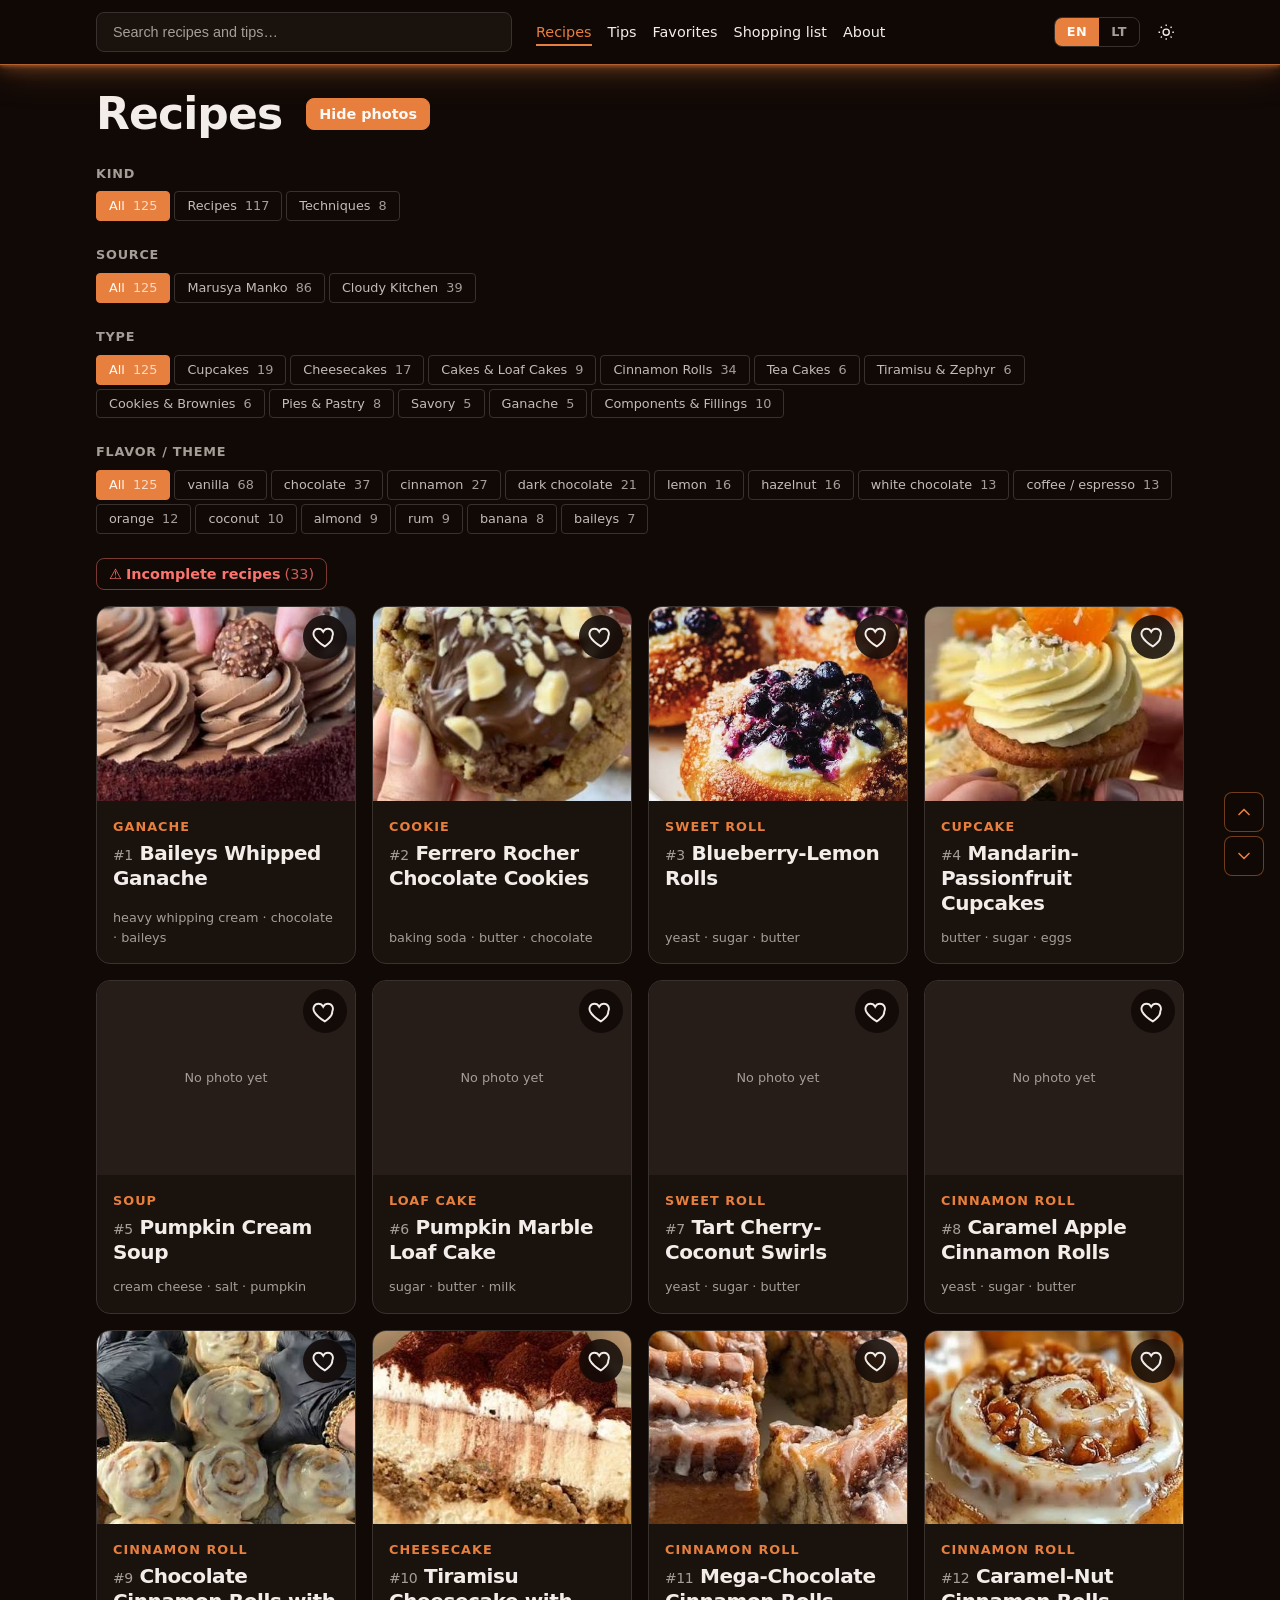
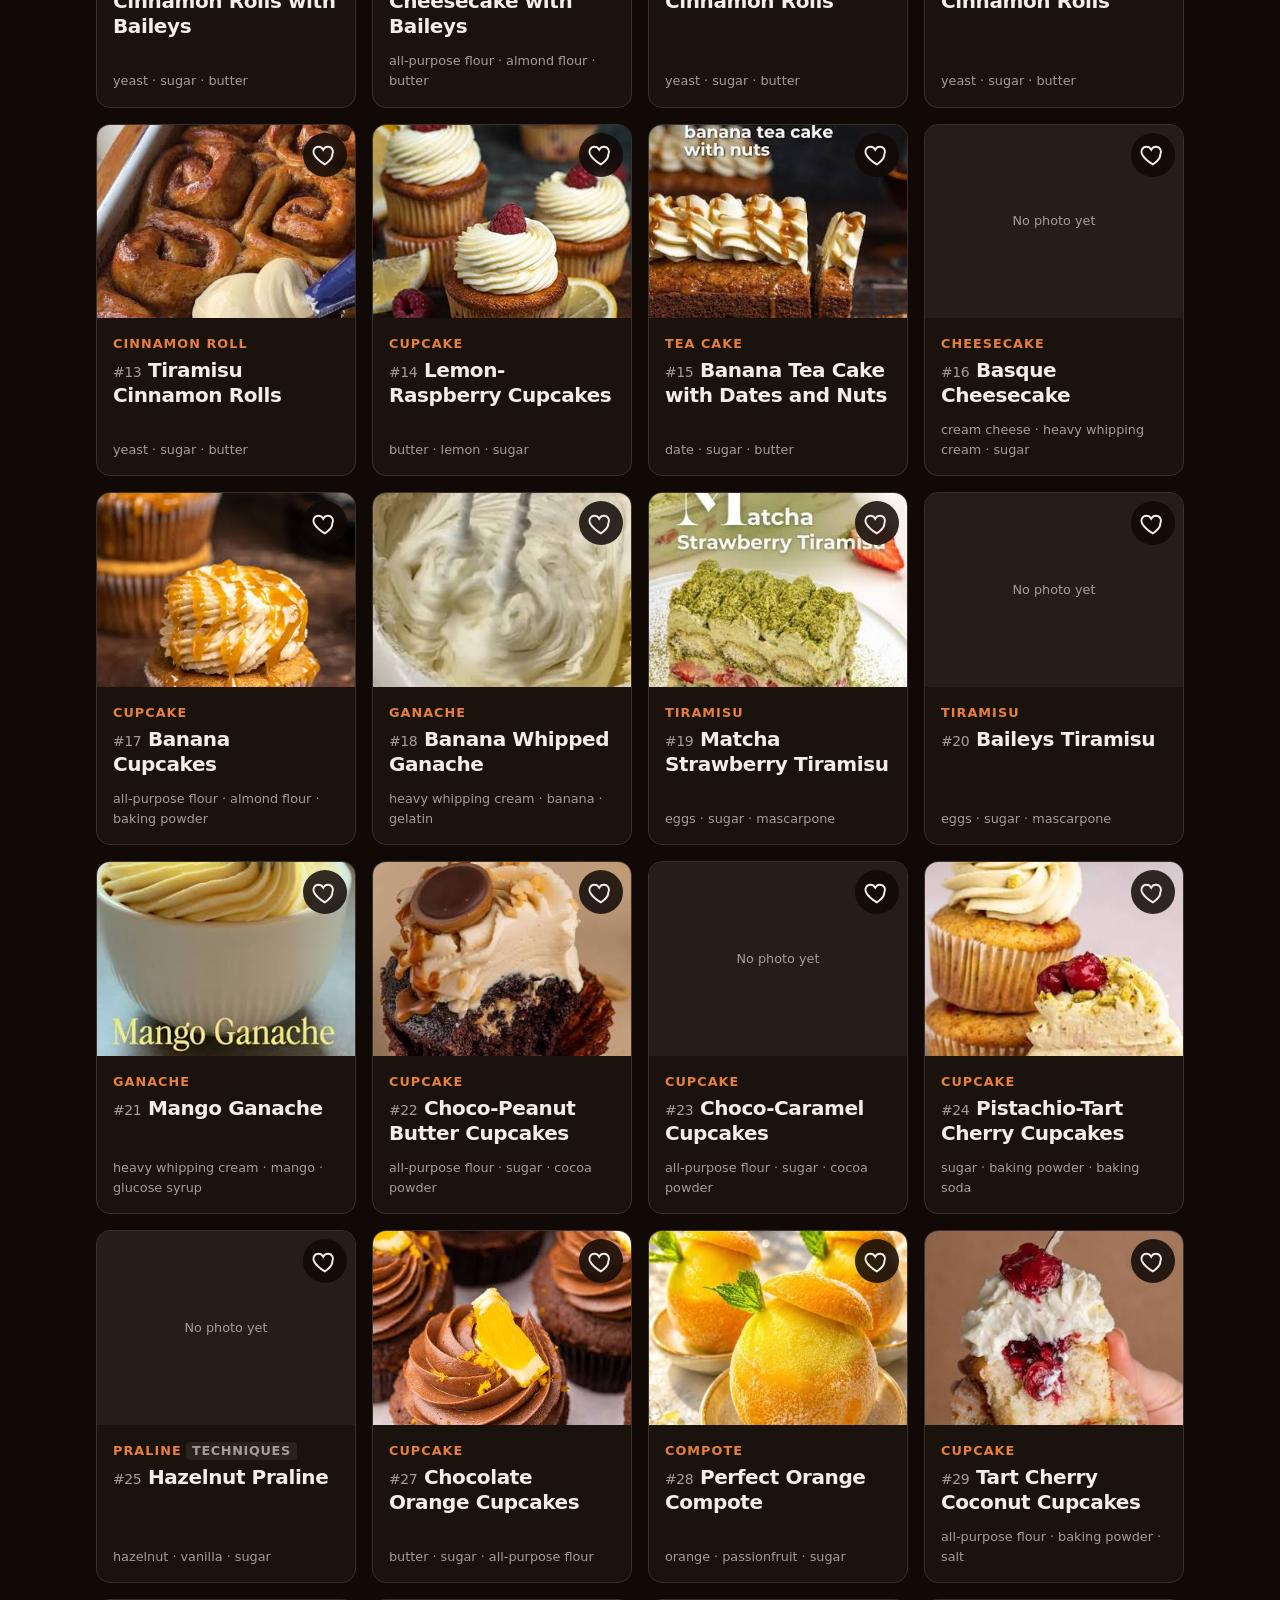
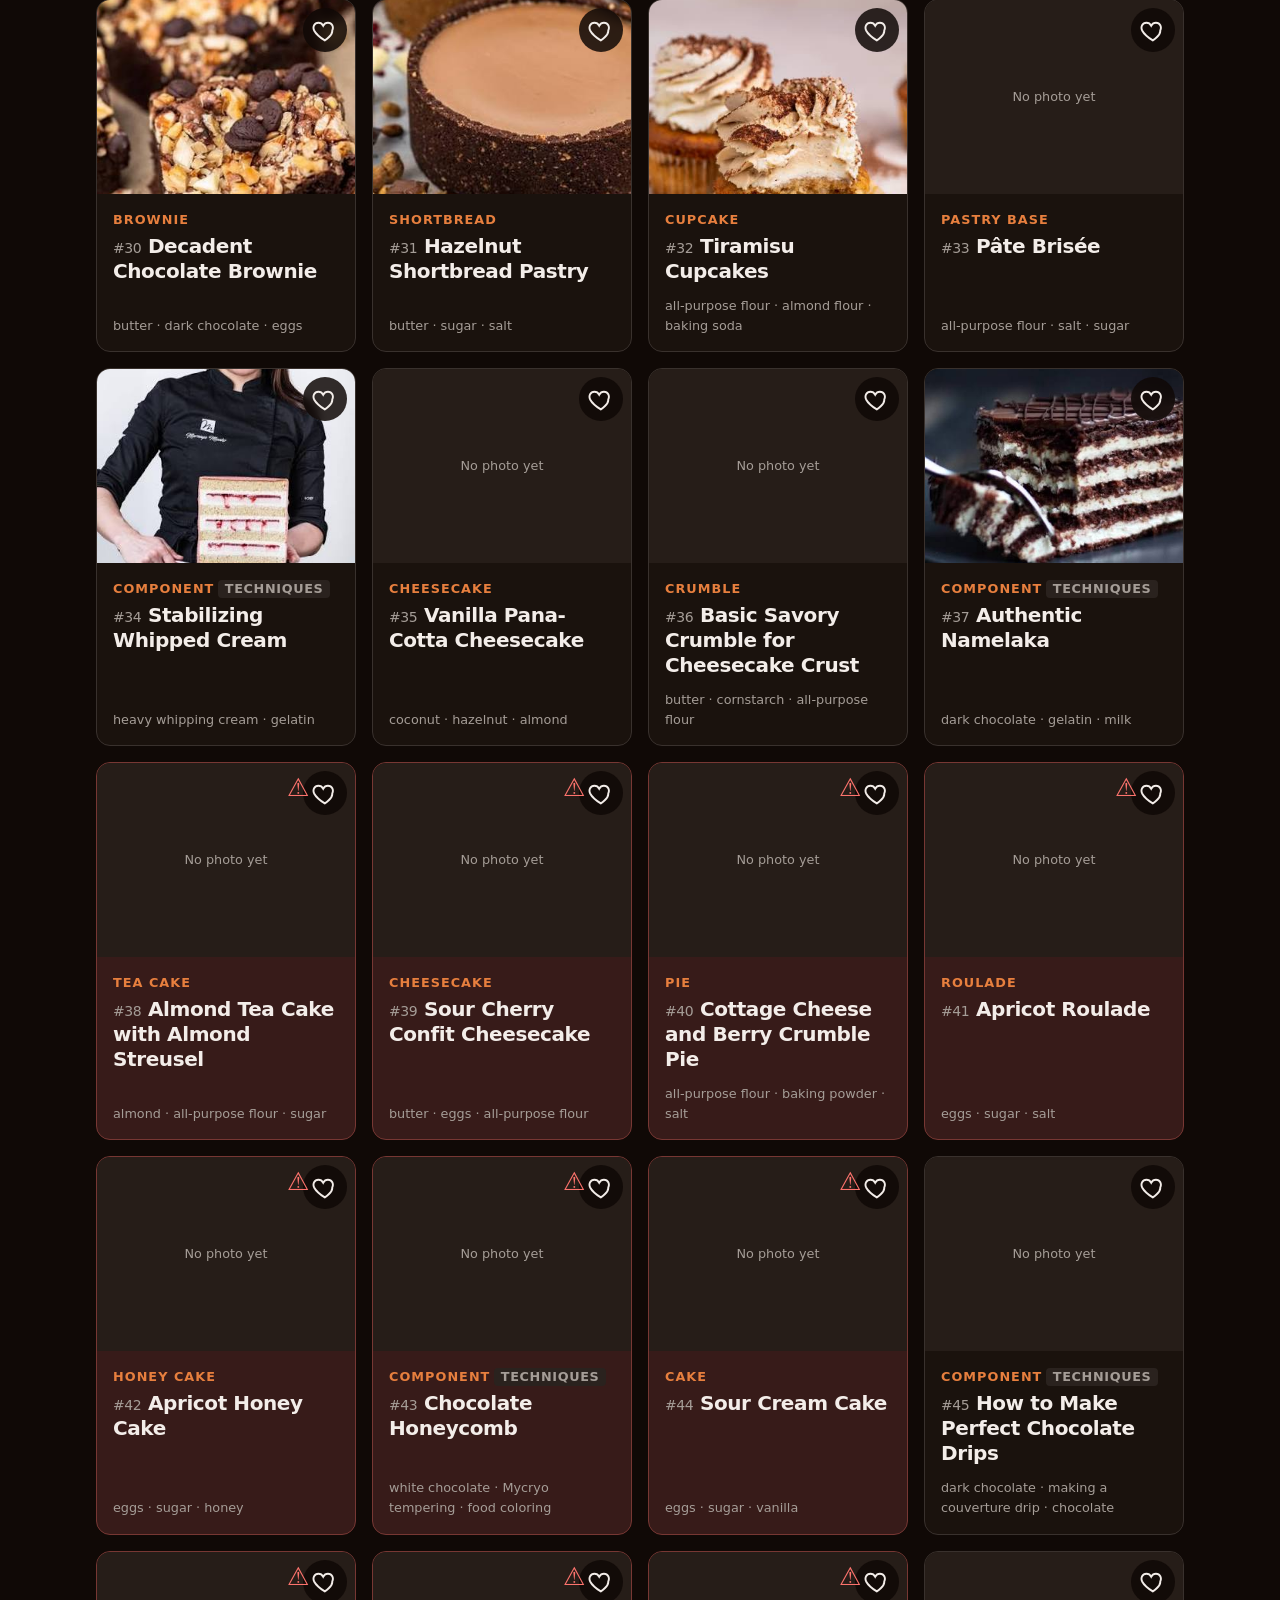
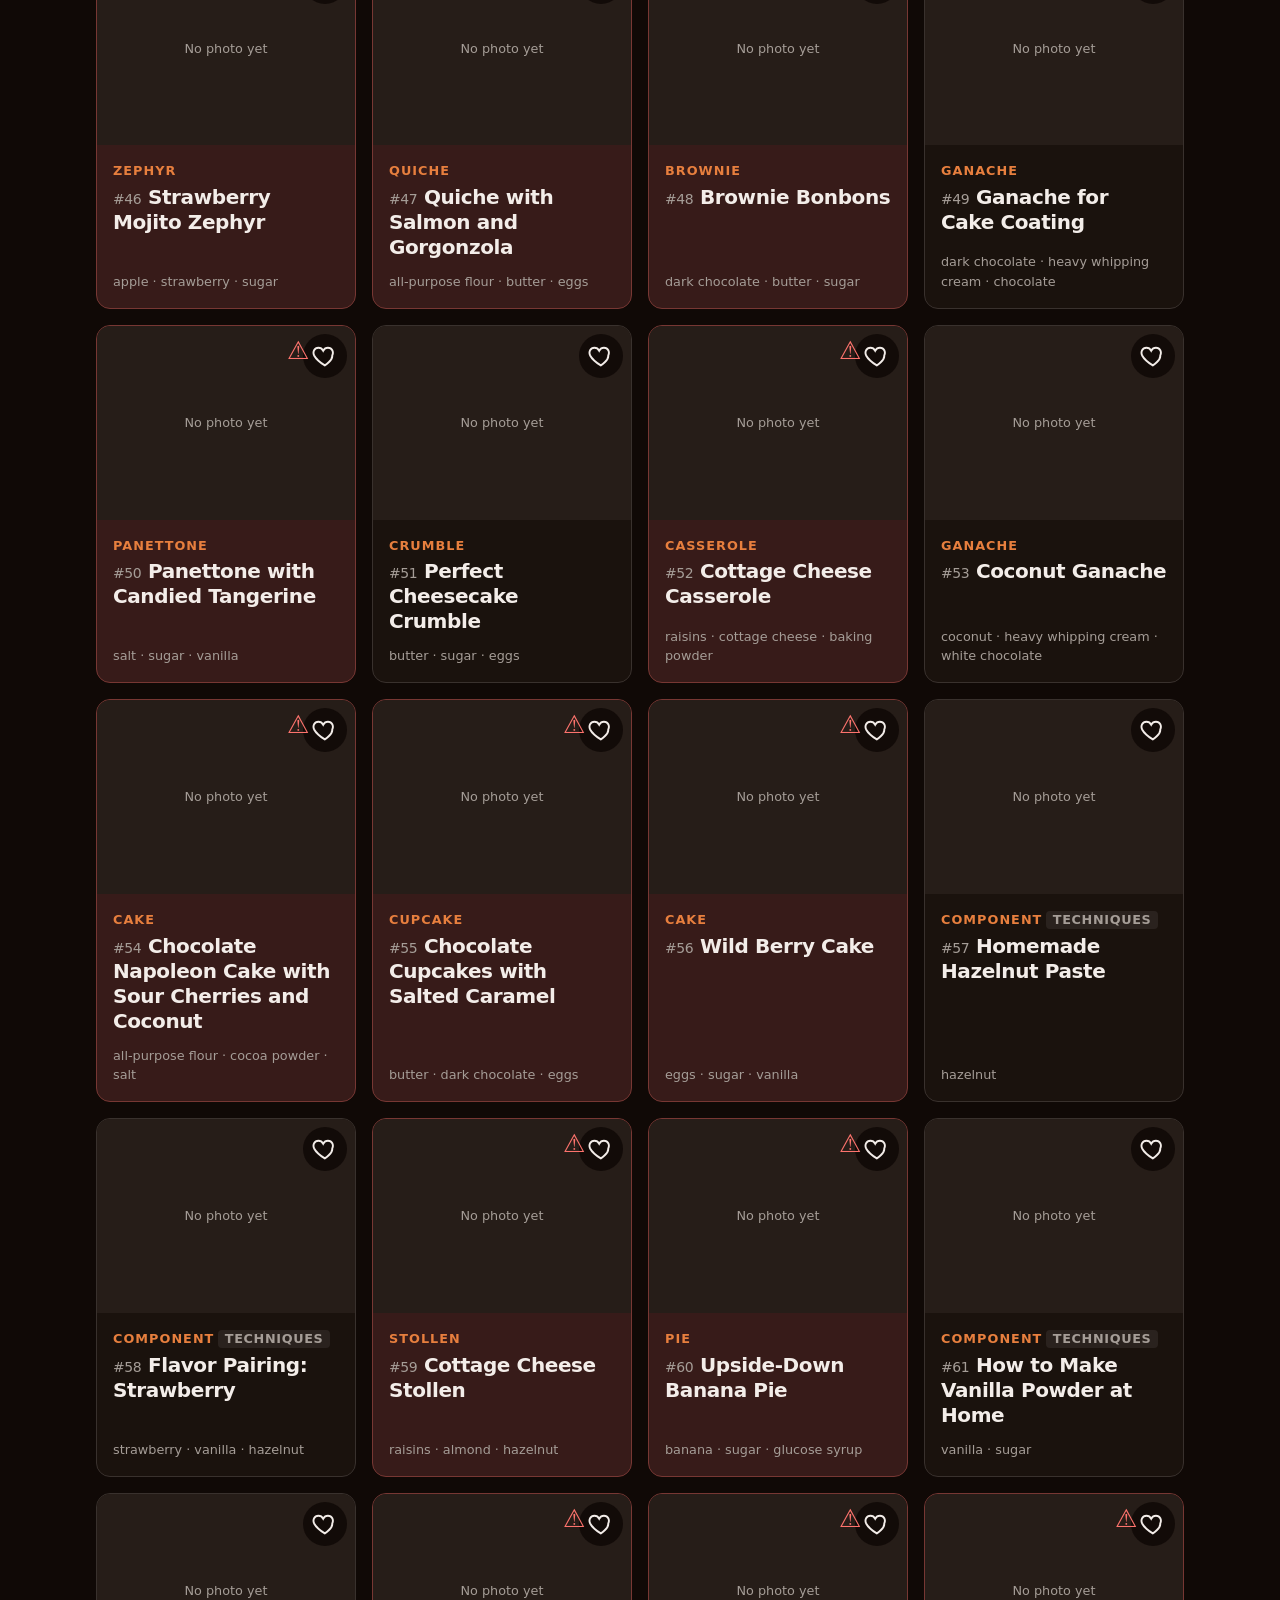
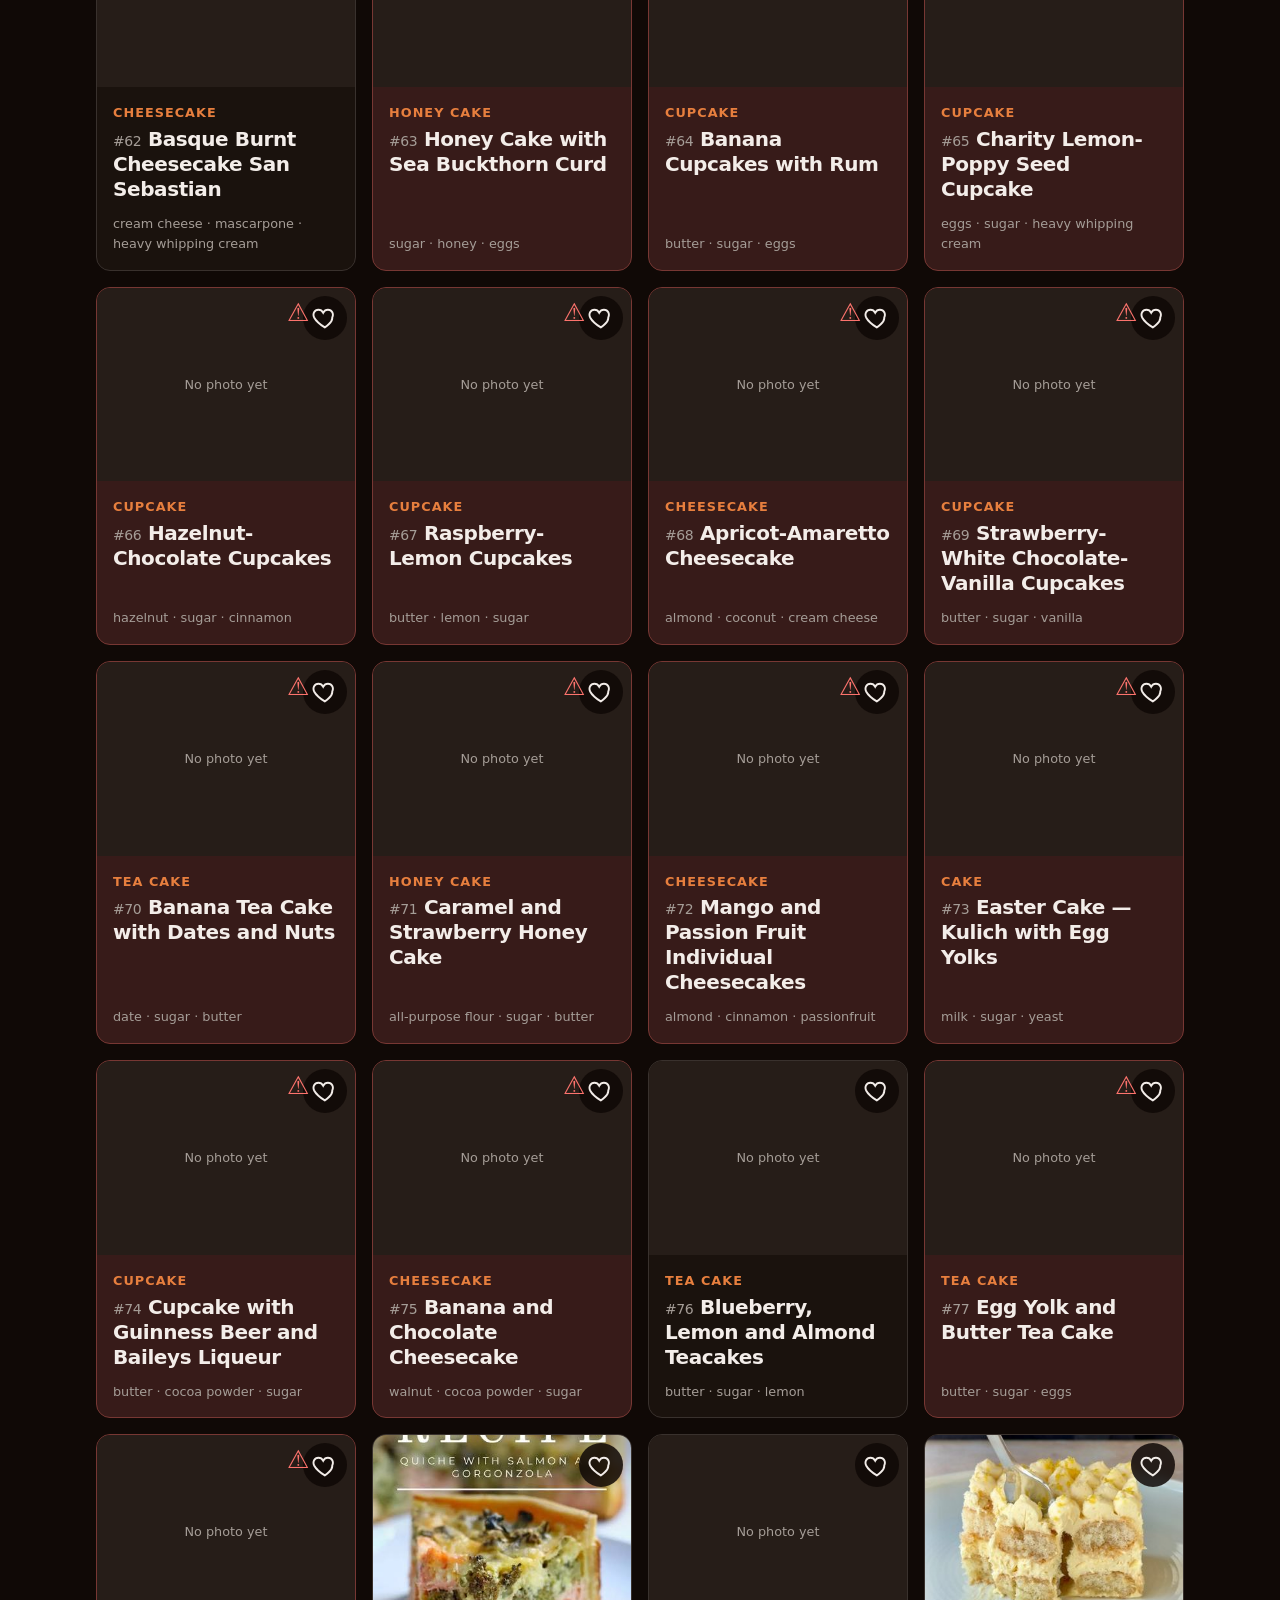
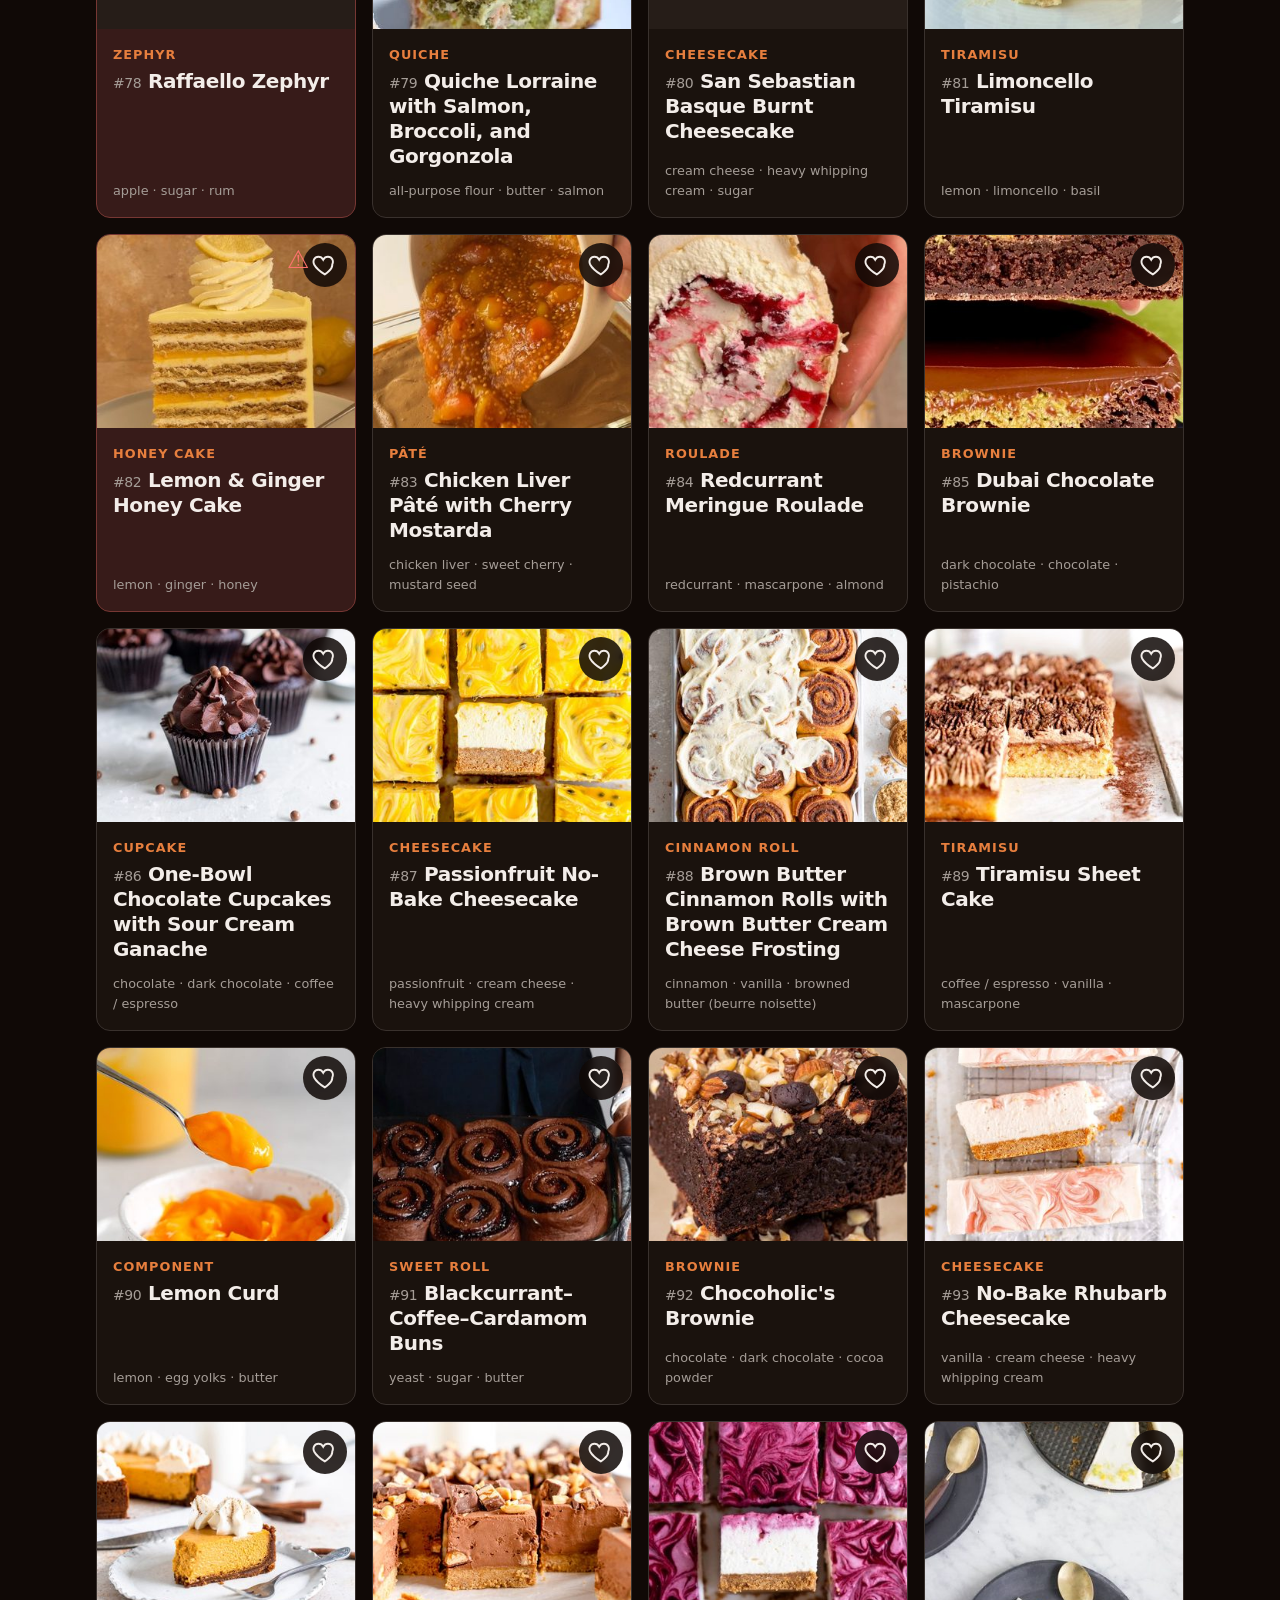
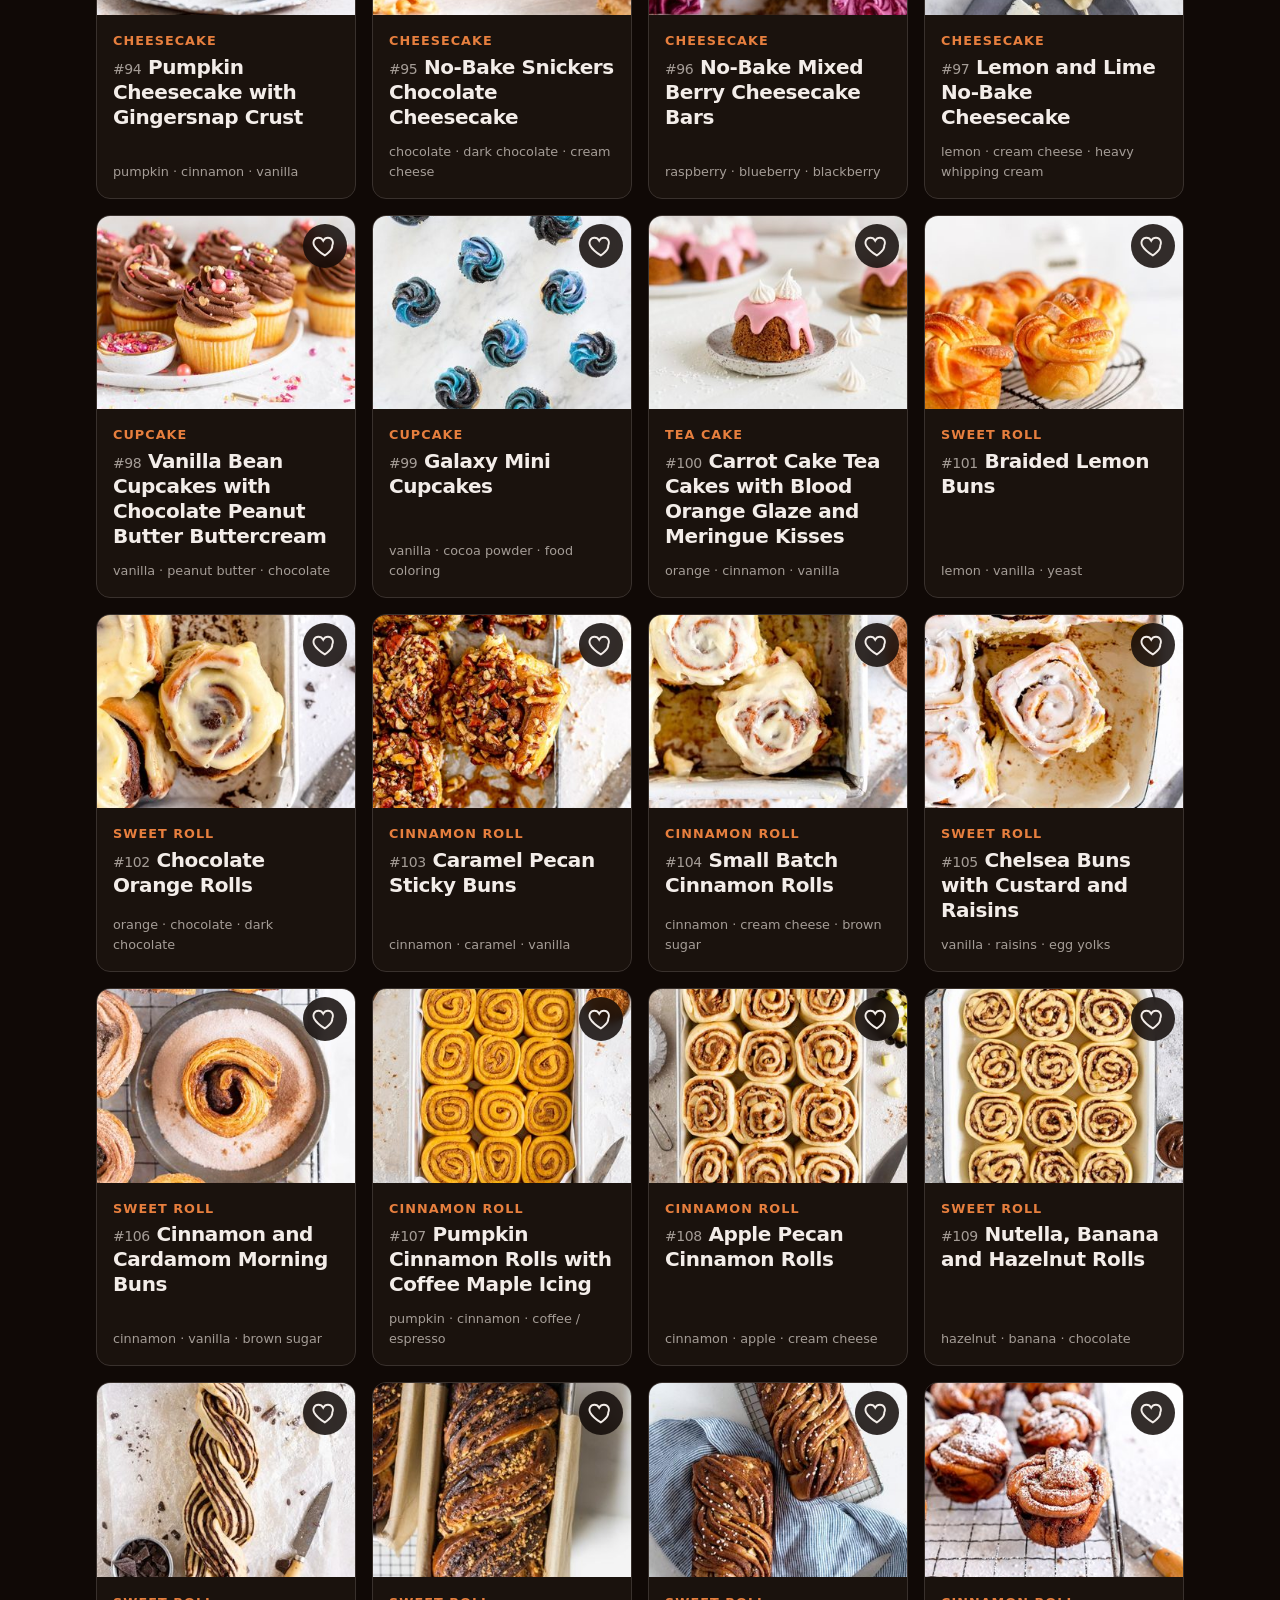
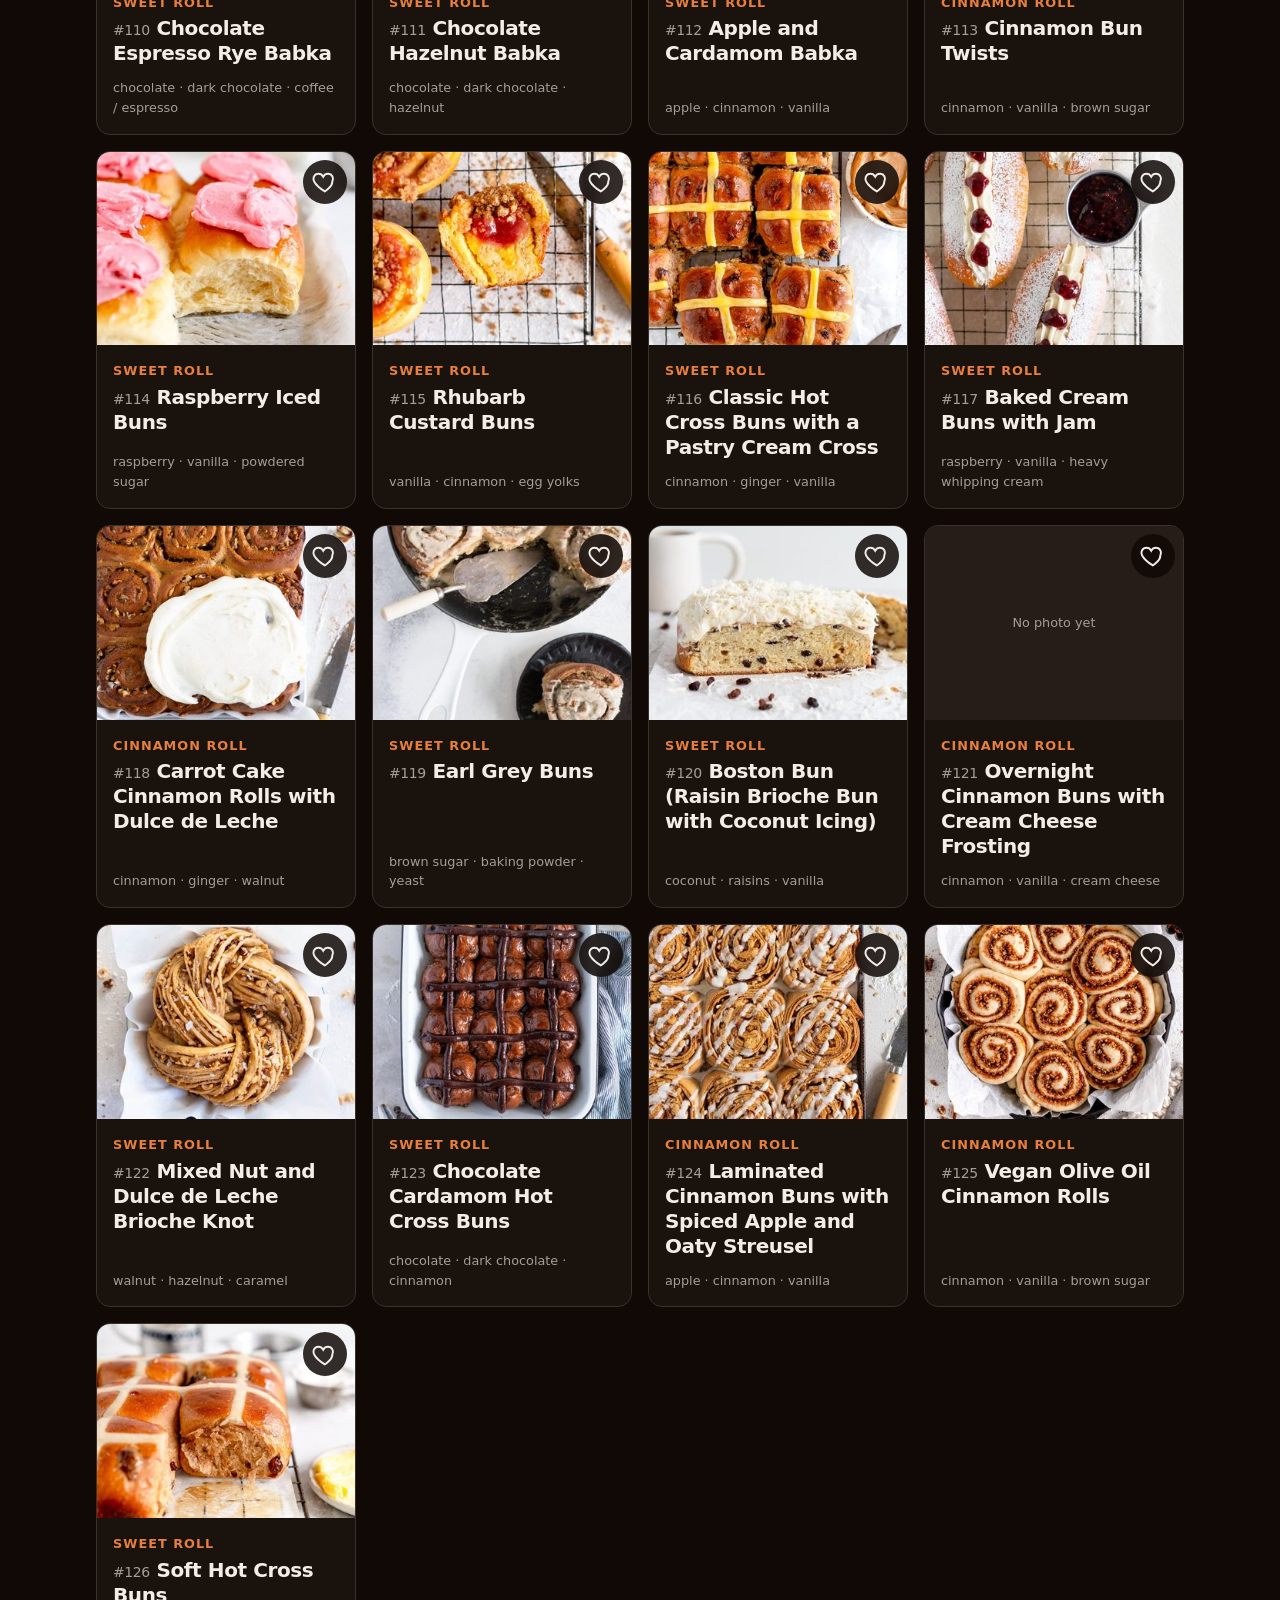
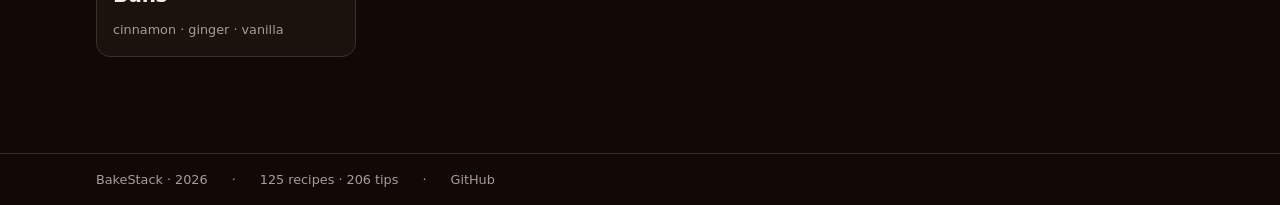
==== site/index.html @ 017f77c4 "feat(data): add eight more Cloudy Kitchen sweet buns, bump to v58 recipe-119..126, EN and LT, hand-w" ====
<!doctype html>
<html lang="en">
<head>
  <meta charset="UTF-8">
  <meta name="viewport" content="width=device-width, initial-scale=1, viewport-fit=cover">
  <title>BakeStack — recipes &amp; baking tips</title>
  <meta name="description" content="A personal recipe and baking-tips database with scaling, cost estimates, and a shopping list.">
  <meta name="color-scheme" content="light dark">
  <!-- One SVG at every size; it carries its own dark background, so it needs no light/dark
       variants and no separate .ico. Drawn to stay legible at 16px — see the file's own notes. -->
  <link rel="icon" href="icon.svg" type="image/svg+xml">
  <link rel="apple-touch-icon" href="icon-192.png">
  <!-- Makes the site installable: Android reads this to offer "Install app" and to decide the
       icon, splash colours and orientation. orientation:"any" is deliberate — the reader's
       rotation lock should win, and nothing in the layout needs a fixed orientation. -->
  <link rel="manifest" href="manifest.json">
  <meta name="theme-color" content="#e8763a">
  <!-- Four font hosts are involved: two stylesheet origins and the two CDNs the faces
       themselves come from. Without preconnect the browser only discovers the CDNs after
       parsing each stylesheet, paying DNS + TLS again mid-load. Fontshare serves one family
       per request (a combined f[]= URL silently returns only the first), so the two
       Fontshare links cannot be merged. -->
  <link rel="preconnect" href="https://fonts.googleapis.com">
  <link rel="preconnect" href="https://fonts.gstatic.com" crossorigin>
  <link rel="preconnect" href="https://api.fontshare.com">
  <link rel="preconnect" href="https://cdn.fontshare.com" crossorigin>
  <link href="https://fonts.googleapis.com/css2?family=Geist+Mono:wght@400;500&display=swap" rel="stylesheet">
  <!-- ?v= is a cache-buster: bump it whenever css/ or js/ changes, so browsers fetch the
       new file instead of serving a stale cached copy. Data files handle this themselves
       (see fetchJSON in js/data.js). -->
  <link rel="stylesheet" href="css/tokens.css?v=58">
  <link rel="stylesheet" href="css/app.css?v=58">
  <link href="https://api.fontshare.com/v2/css?f[]=cabinet-grotesk@700,800&display=swap" rel="stylesheet">
  <link href="https://api.fontshare.com/v2/css?f[]=switzer@400,500,600&display=swap" rel="stylesheet">
</head>
<body>
  <div class="app-shell">
    <header class="nav" id="nav-slot"></header>
    <main class="main" id="main">
      <div class="container">
        <div class="empty-state"><h2>Loading…</h2></div>
      </div>
    </main>
    <div id="footer-slot"></div>
  </div>
  <div class="toast" id="toast" role="status" aria-live="polite" data-visible="false"></div>
  <!-- Outside .app-shell so a re-render never replaces them; labels are set per language in JS. -->
  <div class="jump-nav" id="jump-nav" data-visible="false">
    <button type="button" class="jump-nav__btn" id="jump-top">
      <svg viewBox="0 0 24 24" aria-hidden="true"><path d="M6 15l6-6 6 6"/></svg>
    </button>
    <button type="button" class="jump-nav__btn" id="jump-bottom">
      <svg viewBox="0 0 24 24" aria-hidden="true"><path d="M6 9l6 6 6-6"/></svg>
    </button>
  </div>

  <script src="js/data.js?v=58"></script>
  <script src="js/i18n.js?v=58"></script>
  <script src="js/state.js?v=58"></script>
  <script src="js/app.js?v=58"></script>
</body>
</html>
---- site/css/tokens.css ----
/* Hallmark · route: custom (bespoke) · structure: app shell — top nav + 5 views (list/detail/tips/favorites/shopping)
 * idea: "kitchen counter" utility app — data-forward, no marketing scaffolding
 * paper: oklch(97% 0.014 60) · accent: oklch(62% 0.16 50) · display: Cabinet Grotesk · body: Switzer
 * axes: light / geometric-sans / warm · gates: all-pass · studied: no
 */

:root {
  /* ---- Fonts ---- */
  --font-display: "Cabinet Grotesk", "Switzer", ui-sans-serif, system-ui, sans-serif;
  --font-body:    "Switzer", ui-sans-serif, system-ui, sans-serif;
  --font-mono:    "Geist Mono", ui-monospace, "SF Mono", monospace;

  /* ---- Colour — light mode (default) ---- */
  --color-paper:     oklch(97% 0.014 60);
  --color-paper-2:   oklch(94% 0.016 60);
  --color-paper-3:   oklch(90% 0.018 60);
  --color-rule:      oklch(82% 0.016 60);
  --color-rule-2:    oklch(88% 0.014 60);
  --color-neutral:   oklch(52% 0.012 55);
  --color-muted:     oklch(44% 0.012 55);
  --color-ink:       oklch(20% 0.012 50);
  --color-ink-2:     oklch(36% 0.012 50);

  --color-accent:      oklch(62% 0.16 50);
  --color-accent-ink:  oklch(99% 0.010 60);
  --color-focus:       oklch(60% 0.20 50);

  --color-success: oklch(56% 0.13 145);
  --color-error:   oklch(55% 0.17 25);
  --color-warn:      oklch(55% 0.19 25);
  --color-warn-bg:   oklch(95% 0.030 30);
  --color-warn-rule: oklch(80% 0.090 28);

  --color-overlay: oklch(20% 0.012 50 / 0.45);

  /* ---- Spacing (4pt scale) ---- */
  --space-3xs: 0.125rem;
  --space-2xs: 0.25rem;
  --space-xs:  0.5rem;
  --space-sm:  0.75rem;
  --space-md:  1rem;
  --space-lg:  1.5rem;
  --space-xl:  2.5rem;
  --space-2xl: 4rem;
  --space-3xl: 6rem;

  /* ---- Type scale (1.25 major third) ---- */
  --text-xs:   0.8rem;
  --text-sm:   0.9rem;
  --text-base: 1rem;
  --text-md:   1.25rem;
  --text-lg:   1.5625rem;
  --text-xl:   1.9531rem;
  --text-2xl:  2.4414rem;
  --text-display: clamp(1.75rem, 3vw + 1rem, 2.75rem);

  /* ---- Radius ---- */
  --radius-sm: 0.25rem;
  --radius-md: 0.5rem;
  --radius-lg: 0.875rem;

  /* ---- Motion ---- */
  --ease-out:     cubic-bezier(0.16, 1, 0.3, 1);
  --ease-in:      cubic-bezier(0.7, 0, 0.84, 0);
  --ease-in-out:  cubic-bezier(0.65, 0, 0.35, 1);
  --dur-instant:  100ms;
  --dur-short:    180ms;
  --dur-medium:   280ms;
  --dur-long:     420ms;

  /* ---- Z-index ---- */
  --z-base:     1;
  --z-raised:   10;
  --z-dropdown: 100;
  --z-sticky:   200;
  --z-modal:    400;
  --z-toast:    500;
}

/* ---- Colour — dark mode ---- */
@media (prefers-color-scheme: dark) {
  :root:not([data-theme="light"]) {
    --color-paper:     oklch(15% 0.014 50);
    --color-paper-2:   oklch(19% 0.016 50);
    --color-paper-3:   oklch(24% 0.018 50);
    --color-rule:      oklch(32% 0.014 50);
    --color-rule-2:    oklch(26% 0.014 50);
    --color-neutral:   oklch(64% 0.012 55);
    --color-muted:     oklch(70% 0.012 55);
    --color-ink:       oklch(95% 0.008 55);
    --color-ink-2:     oklch(80% 0.010 55);

    --color-accent:      oklch(70% 0.15 50);
    --color-accent-ink:  oklch(99% 0.010 60);
    --color-focus:       oklch(74% 0.19 50);

    --color-success: oklch(68% 0.14 145);
    --color-error:   oklch(66% 0.16 25);
    --color-warn:      oklch(72% 0.17 25);
    --color-warn-bg:   oklch(26% 0.045 25);
    --color-warn-rule: oklch(42% 0.090 25);

    --color-overlay: oklch(8% 0.012 50 / 0.6);
  }
}

:root[data-theme="dark"] {
  --color-paper:     oklch(15% 0.014 50);
  --color-paper-2:   oklch(19% 0.016 50);
  --color-paper-3:   oklch(24% 0.018 50);
  --color-rule:      oklch(32% 0.014 50);
  --color-rule-2:    oklch(26% 0.014 50);
  --color-neutral:   oklch(64% 0.012 55);
  --color-muted:     oklch(70% 0.012 55);
  --color-ink:       oklch(95% 0.008 55);
  --color-ink-2:     oklch(80% 0.010 55);

  --color-accent:      oklch(70% 0.15 50);
  --color-accent-ink:  oklch(99% 0.010 60);
  --color-focus:       oklch(74% 0.19 50);

  --color-success: oklch(68% 0.14 145);
  --color-error:   oklch(66% 0.16 25);
  --color-warn:      oklch(72% 0.17 25);
  --color-warn-bg:   oklch(26% 0.045 25);
  --color-warn-rule: oklch(42% 0.090 25);

  --color-overlay: oklch(8% 0.012 50 / 0.6);
}

@media (prefers-reduced-motion: reduce) {
  *, *::before, *::after {
    animation-duration: 0.01ms !important;
    animation-iteration-count: 1 !important;
    transition-duration: 0.01ms !important;
    scroll-behavior: auto !important;
  }
}
---- site/css/app.css ----
/* tokens.css is loaded by a <link> in index.html, before this file. An @import here
   would hide it from the browser until app.css had been fetched and parsed, turning two
   parallel downloads into a serial chain. Keep the <link> order: tokens first. */

*, *::before, *::after { box-sizing: border-box; }
/* No `overflow-x` on <html> or <body>. In Firefox an overflow value other than `visible` on the
   root makes it the containing block for position:fixed descendants, so the fixed jump buttons
   were laid out against the full document (x≈2400, and scrolling with the page) rather than the
   viewport. Nothing on the site overflows horizontally, so the clip was guarding against nothing
   — verified across every page at 390px and 1280px. Add `overflow-x: clip` to the offending
   element if something ever does, never to the root. */
html { -webkit-text-size-adjust: 100%; }

body {
  margin: 0;
  background: var(--color-paper);
  color: var(--color-ink);
  font-family: var(--font-body);
  font-size: var(--text-base);
  line-height: 1.55;
  font-weight: 400;
  min-height: 100dvh;
}

h1, h2, h3, h4 {
  font-family: var(--font-display);
  font-weight: 700;
  line-height: 1.15;
  letter-spacing: -0.02em;
  margin: 0;
  color: var(--color-ink);
}

p { margin: 0; }
a { color: inherit; }
button { font: inherit; color: inherit; }
img { max-width: 100%; display: block; }

::selection { background: var(--color-accent); color: var(--color-accent-ink); }

:focus-visible {
  outline: 2px solid var(--color-focus);
  outline-offset: 3px;
}

.visually-hidden {
  position: absolute;
  width: 1px; height: 1px;
  padding: 0; margin: -1px;
  overflow: hidden;
  clip: rect(0,0,0,0);
  white-space: nowrap;
  border: 0;
}

/* ==================== Layout shell ==================== */

.app-shell {
  display: flex;
  flex-direction: column;
  min-height: 100dvh;
}

.container {
  width: 100%;
  max-width: 72rem;
  margin-inline: auto;
  padding-inline: clamp(1rem, 4vw, 2rem);
}

/* ==================== Nav — N1b variant, hamburger on mobile ==================== */

.nav {
  position: sticky;
  top: 0;
  z-index: var(--z-sticky);
  background: color-mix(in oklch, var(--color-paper) 92%, transparent);
  backdrop-filter: blur(10px) saturate(1.2);
  border-bottom: 1px solid color-mix(in oklch, var(--color-accent) 75%, transparent);
  /* Three layers rather than two: a tight line to read as the edge itself, a mid spread, and a
     wide low-opacity halo so the glow falls off gradually instead of stopping at 18px. */
  box-shadow:
    0 1px 4px color-mix(in oklch, var(--color-accent) 55%, transparent),
    0 2px 16px color-mix(in oklch, var(--color-accent) 38%, transparent),
    0 4px 40px color-mix(in oklch, var(--color-accent) 22%, transparent);
}

.nav__bar {
  display: flex;
  align-items: center;
  gap: var(--space-sm);
  padding-block: var(--space-sm);
  min-height: 3.5rem;
}

@media (min-width: 40rem) {
  .nav__bar { gap: var(--space-lg); }
}

.nav__search {
  flex: 1;
  min-width: 3.5rem;
  max-width: 26rem;
  position: relative;
}
.nav__search input {
  width: 100%;
  height: 2.5rem;
  padding-inline: var(--space-md) var(--space-lg);
  border-radius: var(--radius-md);
  border: 1px solid var(--color-rule);
  background: var(--color-paper-2);
  color: var(--color-ink);
  font-size: var(--text-sm);
  transition: border-color var(--dur-short) var(--ease-out),
              background var(--dur-short) var(--ease-out);
}
.nav__search input::placeholder { color: var(--color-muted); }
.nav__search input:focus-visible {
  border-color: var(--color-accent);
  background: var(--color-paper);
}

.search-dropdown {
  display: none;
  position: absolute;
  top: calc(100% + var(--space-xs));
  left: 0;
  width: max(100%, 26rem);
  max-height: 24rem;
  overflow-y: auto;
  background: var(--color-paper);
  border: 1px solid var(--color-rule);
  border-radius: var(--radius-md);
  box-shadow: 0 8px 24px oklch(20% 0.01 50 / 0.18);
  z-index: var(--z-dropdown);
  padding: var(--space-2xs);
}
.search-dropdown[data-open="true"] { display: block; }

@media (max-width: 40rem) {
  /* The search input can shrink to make room for nav icons on narrow screens, but the
     dropdown itself needs full readable width — anchor it to the viewport, not the input. */
  .search-dropdown {
    position: fixed;
    left: var(--space-md);
    right: var(--space-md);
    width: auto;
    top: 3.75rem;
  }
}

.search-result {
  display: grid;
  grid-template-columns: auto 1fr;
  align-items: baseline;
  column-gap: var(--space-xs);
  row-gap: 0;
  width: 100%;
  padding: var(--space-2xs) var(--space-sm);
  border-radius: var(--radius-sm);
  text-decoration: none;
  color: inherit;
  text-align: left;
  border: none;
  background: transparent;
  cursor: pointer;
  font-family: inherit;
}
.search-result:hover, .search-result.is-active { background: var(--color-paper-2); }
.search-result__type {
  font-size: var(--text-xs);
  text-transform: uppercase;
  letter-spacing: 0.04em;
  color: var(--color-accent);
  font-weight: 600;
  white-space: nowrap;
}
.search-result__title {
  font-size: var(--text-sm);
  font-weight: 600;
  overflow: hidden;
  text-overflow: ellipsis;
  white-space: nowrap;
  min-width: 0;
}
.search-result__snippet {
  grid-column: 1 / -1;
  font-size: var(--text-xs);
  color: var(--color-muted);
  overflow: hidden;
  text-overflow: ellipsis;
  white-space: nowrap;
}
.search-result--all {
  display: block;
  color: var(--color-accent);
  font-weight: 600;
  font-size: var(--text-sm);
  border-top: 1px solid var(--color-rule-2);
  margin-top: var(--space-2xs);
  padding: var(--space-sm);
}
.search-result mark {
  background: var(--color-accent);
  color: var(--color-accent-ink);
  border-radius: 0.15em;
  padding: 0 0.1em;
}

.nav__links {
  display: flex;
  align-items: center;
  gap: var(--space-md);
  list-style: none;
  margin: 0;
  padding: 0;
}
.nav__link {
  text-decoration: none;
  font-size: var(--text-sm);
  font-weight: 500;
  color: var(--color-ink);
  white-space: nowrap;
  padding-block: var(--space-2xs);
  border-bottom: 2px solid transparent;
  transition: color var(--dur-short) var(--ease-out), border-color var(--dur-short) var(--ease-out);
}
.nav__link:hover { color: var(--color-accent); }
.nav__link[aria-current="page"] {
  color: var(--color-accent);
  border-color: var(--color-accent);
}

.nav__actions {
  display: flex;
  align-items: center;
  gap: var(--space-xs);
  margin-inline-start: auto;
}

.icon-btn {
  display: inline-flex;
  align-items: center;
  justify-content: center;
  width: 2.25rem;
  height: 2.25rem;
  border-radius: var(--radius-md);
  border: 1px solid transparent;
  background: transparent;
  cursor: pointer;
  transition: background var(--dur-short) var(--ease-out);
}
.icon-btn:hover { background: var(--color-paper-2); }
.icon-btn svg { width: 1.15rem; height: 1.15rem; stroke: currentColor; fill: none; stroke-width: 1.8; }

.lang-toggle {
  display: inline-flex;
  border: 1px solid var(--color-rule);
  border-radius: var(--radius-md);
  overflow: hidden;
}
.lang-toggle button {
  padding: var(--space-2xs) var(--space-sm);
  background: transparent;
  border: none;
  font-size: var(--text-xs);
  font-weight: 600;
  letter-spacing: 0.04em;
  cursor: pointer;
  color: var(--color-muted);
  transition: background var(--dur-short) var(--ease-out), color var(--dur-short) var(--ease-out);
}
.lang-toggle button[aria-pressed="true"] {
  background: var(--color-accent);
  color: var(--color-accent-ink);
}

.nav__hamburger {
  display: none;
}

@media (max-width: 60rem) {
  .nav__links { display: none; }
  .nav__hamburger { display: inline-flex; }
}

.nav__sheet {
  display: none;
  flex-direction: column;
  gap: 0;
  padding: var(--space-2xs) clamp(1rem, 4vw, 2rem) var(--space-xs);
  border-top: 1px solid var(--color-rule);
  /* Never take more than half the screen: past that the sheet stops being a menu over the page
     and becomes the page. Its own rows scroll if a longer nav ever outgrows the space. */
  max-height: 50vh;
  overflow-y: auto;
  overscroll-behavior: contain;
}
.nav__sheet[data-open="true"] { display: flex; }
.nav__sheet .nav__link {
  /* Fixed row height rather than padding around the text, so the sheet stays the same size when
     the reader has bumped up their browser's font size. 2.75rem still clears the 44px tap target. */
  min-height: 2.75rem;
  display: flex;
  align-items: center;
  padding-block: 0;
  border-bottom: 1px solid var(--color-rule-2);
  border-radius: 0;
}
.nav__sheet .nav__link:last-child { border-bottom: none; }

/* ==================== Main / footer ==================== */

.main { flex: 1; padding-block: var(--space-lg) var(--space-3xl); }

.footer {
  border-top: 1px solid var(--color-rule);
  padding-block: var(--space-md);
}
.footer__row {
  display: flex;
  flex-wrap: wrap;
  align-items: center;
  gap: var(--space-sm) var(--space-lg);
  font-size: var(--text-xs);
  color: var(--color-muted);
}
/* Keeps the last footer line clear of the fixed jump buttons at the very bottom of a page. */
@media (max-width: 40rem) {
  .footer__row { padding-right: 3rem; }
}
.footer__row a { text-decoration: none; }
.footer__row a:hover { color: var(--color-ink); }

/* ==================== Page head ==================== */

.page-head {
  display: flex;
  flex-wrap: wrap;
  align-items: flex-end;
  justify-content: space-between;
  gap: var(--space-md);
  margin-bottom: var(--space-lg);
}
.page-head__title-row {
  display: flex;
  align-items: center;
  gap: var(--space-lg);
  flex-wrap: wrap;
}
.page-head h1 {
  font-size: var(--text-display);
  overflow-wrap: anywhere;
  min-width: 0;
}
.photo-filter {
  display: inline-flex;
  gap: var(--space-2xs);
  align-items: baseline;
  padding: var(--space-2xs) var(--space-sm);
  border: 1px solid var(--color-rule);
  border-radius: var(--radius-md);
  background: transparent;
  color: var(--color-ink-2);
  font-size: var(--text-sm);
  font-weight: 600;
  font-family: inherit;
  cursor: pointer;
  transition: background var(--dur-short) var(--ease-out), border-color var(--dur-short) var(--ease-out), color var(--dur-short) var(--ease-out);
}
.photo-filter:hover { border-color: var(--color-neutral); }
.photo-filter[aria-pressed="true"] {
  background: var(--color-accent);
  border-color: var(--color-accent);
  color: var(--color-accent-ink);
}
.page-head__count {
  font-family: var(--font-mono);
  font-size: var(--text-sm);
  color: var(--color-muted);
  font-variant-numeric: tabular-nums;
}

.search-section-head {
  display: flex;
  align-items: baseline;
  gap: var(--space-xs);
  font-size: var(--text-lg);
  margin-block: var(--space-xl) var(--space-md);
}
.search-section-head:first-of-type { margin-top: 0; }
.search-section-count {
  font-family: var(--font-mono);
  font-size: var(--text-sm);
  color: var(--color-muted);
  font-weight: 400;
  font-variant-numeric: tabular-nums;
}

/* ==================== Filters ==================== */

.filter-block { margin-bottom: var(--space-lg); }
.filter-label {
  display: block;
  font-size: var(--text-xs);
  font-weight: 600;
  text-transform: uppercase;
  letter-spacing: 0.06em;
  color: var(--color-muted);
  margin-bottom: var(--space-xs);
}
.filters {
  display: flex;
  flex-wrap: wrap;
  gap: var(--space-xs);
}
.topic-dropdown { position: relative; display: inline-block; max-width: 22rem; width: 100%; }
.topic-dropdown__trigger {
  display: flex;
  align-items: center;
  justify-content: space-between;
  gap: var(--space-sm);
  width: 100%;
  height: 2.25rem;
  padding-inline: var(--space-sm) var(--space-md);
  border-radius: var(--radius-md);
  border: 1px solid var(--color-rule);
  background: var(--color-paper-2);
  color: var(--color-ink);
  font-size: var(--text-sm);
  font-family: inherit;
  cursor: pointer;
  text-align: left;
}
.topic-dropdown__trigger span:first-child {
  overflow: hidden;
  text-overflow: ellipsis;
  white-space: nowrap;
}
.topic-dropdown__trigger:focus-visible,
.topic-dropdown__trigger[aria-expanded="true"] {
  border-color: var(--color-accent);
  background: var(--color-paper);
}
.topic-dropdown__chevron { color: var(--color-muted); flex-shrink: 0; }
.topic-dropdown__panel {
  position: absolute;
  top: calc(100% + var(--space-xs));
  left: 0;
  z-index: 20;
  width: max-content;
  min-width: 100%;
  max-width: 26rem;
  /* Grow to whatever room is left under the trigger instead of a fixed 22rem, so a tall screen
     shows the whole topic list without scrolling and a short one still fits. --dropdown-space is
     set on open from the trigger's real position; the fallback covers the pre-open frame and any
     case where the script has not measured yet. */
  max-height: var(--dropdown-space, 22rem);
  overflow-y: auto;
  overscroll-behavior: contain;
  background: var(--color-paper);
  border: 1px solid var(--color-rule);
  border-radius: var(--radius-md);
  box-shadow: 0 8px 24px rgba(0, 0, 0, 0.12);
  padding: var(--space-xs);
}
.topic-dropdown__group { margin-top: var(--space-xs); }
.topic-dropdown__item {
  display: block;
  width: 100%;
  text-align: left;
  padding: var(--space-xs) var(--space-sm);
  border: none;
  background: none;
  color: var(--color-ink);
  font-size: var(--text-sm);
  font-family: inherit;
  border-radius: var(--radius-sm);
  cursor: pointer;
}
.topic-dropdown__item--sub { padding-left: var(--space-lg); }
/* Every group heading looks the same whether or not it has subcategories under it — the two used
   to carry different classes, so half rendered accent and half inherited the plain item colour. */
.topic-dropdown__item--group {
  font-size: var(--text-xs);
  font-weight: 600;
  text-transform: uppercase;
  letter-spacing: 0.04em;
  color: var(--color-accent);
  margin-top: var(--space-xs);
  text-wrap: balance;
}
.topic-dropdown__item:hover { background: var(--color-paper-2); }
.topic-dropdown__item[aria-pressed="true"] { color: var(--color-accent); font-weight: 600; }
/* Groups are already accent-coloured, so a colour change cannot mark the selected one — it gets a
   rule under the text instead, which also survives a heading wrapping onto two lines. */
.topic-dropdown__item--group[aria-pressed="true"] {
  box-shadow: inset 0 -2px 0 -1px var(--color-accent);
}
.topic-dropdown__count { color: var(--color-muted); }
.topic-dropdown__item--group .topic-dropdown__count,
.topic-dropdown__item--all .topic-dropdown__count {
  color: inherit;
}
.filter-group {
  display: flex;
  flex-wrap: wrap;
  gap: var(--space-2xs);
}
.chip {
  border: 1px solid var(--color-rule);
  background: var(--color-paper);
  color: var(--color-ink-2);
  border-radius: var(--radius-sm);
  padding: var(--space-2xs) var(--space-sm);
  font-size: var(--text-xs);
  font-weight: 500;
  cursor: pointer;
  white-space: nowrap;
  transition: background var(--dur-short) var(--ease-out),
              border-color var(--dur-short) var(--ease-out),
              color var(--dur-short) var(--ease-out);
}
.chip:hover { border-color: var(--color-neutral); }
.chip[aria-pressed="true"] {
  background: var(--color-accent);
  border-color: var(--color-accent);
  color: var(--color-accent-ink);
}
.chip__count {
  color: var(--color-muted);
  font-weight: 400;
  margin-left: var(--space-2xs);
}
.chip[aria-pressed="true"] .chip__count { color: inherit; opacity: 0.75; }

/* ==================== Recipe grid / cards ==================== */

.recipe-grid {
  display: grid;
  grid-template-columns: repeat(auto-fit, minmax(15rem, 1fr));
  gap: var(--space-md);
}

.recipe-card {
  position: relative;
  display: flex;
  flex-direction: column;
  border: 1px solid var(--color-rule);
  border-radius: var(--radius-lg);
  background: var(--color-paper-2);
  overflow: hidden;
  text-decoration: none;
  color: inherit;
  transition: border-color var(--dur-short) var(--ease-out);
}
.recipe-card:hover { border-color: var(--color-neutral); }

.recipe-card__media {
  aspect-ratio: 4 / 3;
  flex: none;
  background: var(--color-paper-3);
  display: flex;
  align-items: center;
  justify-content: center;
  color: var(--color-muted);
  position: relative;
  overflow: hidden;
}
.recipe-card__media img { position: absolute; inset: 0; width: 100%; height: 100%; object-fit: cover; }
.recipe-card__media--empty { font-size: var(--text-xs); color: var(--color-muted); }

.recipe-card__fav {
  position: absolute;
  top: var(--space-xs);
  right: var(--space-xs);
  z-index: var(--z-raised);
}

.recipe-card__body {
  padding: var(--space-md);
  display: flex;
  flex-direction: column;
  gap: var(--space-2xs);
  flex: 1;
}
/* No media block at all (photos toggled off site-wide): the fav button sits directly on the
 * card, so the body needs headroom under it instead of the image providing that space. */
.recipe-card:not(:has(.recipe-card__media)) .recipe-card__body { padding-top: 3rem; }
.recipe-card__cat {
  font-size: var(--text-xs);
  text-transform: uppercase;
  letter-spacing: 0.08em;
  color: var(--color-accent);
  font-weight: 600;
}
.recipe-card__kind-badge,
.recipe-detail__kind-badge {
  font-size: var(--text-xs);
  text-transform: uppercase;
  letter-spacing: 0.05em;
  font-weight: 600;
  color: var(--color-muted);
  background: var(--color-rule-2);
  border-radius: var(--radius-sm);
  padding: 0.1em 0.5em;
  margin-left: var(--space-2xs);
  vertical-align: middle;
}
.recipe-detail__kind-badge {
  font-size: var(--text-sm);
}
.recipe-card__title {
  font-size: var(--text-md);
  line-height: 1.25;
}
.recipe-card__tags {
  font-size: var(--text-xs);
  color: var(--color-muted);
  margin-top: auto;
  padding-top: var(--space-xs);
}

/* ==================== Fav button ==================== */

.fav-btn {
  display: inline-flex;
  align-items: center;
  justify-content: center;
  width: 2.75rem;
  height: 2.75rem;
  border-radius: 999px;
  border: none;
  background: color-mix(in oklch, var(--color-paper) 85%, transparent);
  backdrop-filter: blur(4px);
  cursor: pointer;
  transition: transform var(--dur-instant) var(--ease-out);
}
.fav-btn:active { transform: scale(0.9); }
.fav-btn svg { width: 1.6rem; height: 1.6rem; stroke: var(--color-ink); fill: none; stroke-width: 1.8; transition: fill var(--dur-short) var(--ease-out), stroke var(--dur-short) var(--ease-out); }
.fav-btn[aria-pressed="true"] { background: #fff; }
.fav-btn[aria-pressed="true"] svg { fill: var(--color-accent); stroke: var(--color-accent); }

/* ==================== Empty state ==================== */

.empty-state {
  text-align: center;
  padding: var(--space-3xl) var(--space-md);
  color: var(--color-muted);
}
.empty-state h2 { font-size: var(--text-lg); color: var(--color-ink-2); margin-bottom: var(--space-xs); }
/* Favorites is the only empty state with an icon, and an inline SVG with no width stretches to
   the container -- 1300px tall, pushing its own heading off the screen so the page looked blank. */
.empty-state svg {
  width: 3rem;
  height: 3rem;
  margin: 0 auto var(--space-md);
  stroke: currentColor;
  stroke-width: 1.5;
  fill: none;
  opacity: 0.5;
}

/* ==================== Buttons ==================== */

.btn {
  display: inline-flex;
  align-items: center;
  justify-content: center;
  gap: var(--space-2xs);
  height: 2.5rem;
  padding-inline: var(--space-md);
  border-radius: var(--radius-md);
  border: 1px solid var(--color-rule);
  background: var(--color-paper);
  color: var(--color-ink);
  font-size: var(--text-sm);
  font-weight: 600;
  cursor: pointer;
  white-space: nowrap;
  transition: background var(--dur-short) var(--ease-out),
              transform var(--dur-instant) var(--ease-out),
              border-color var(--dur-short) var(--ease-out);
}
.btn:hover { border-color: var(--color-neutral); }
.btn:active { transform: translateY(1px); }

.btn--primary {
  background: var(--color-accent);
  border-color: var(--color-accent);
  color: var(--color-accent-ink);
}
.btn--primary:hover { filter: brightness(1.05); }

.btn[disabled] { opacity: 0.45; cursor: not-allowed; }

/* ==================== Breadcrumb / back ==================== */

.back-link {
  display: inline-flex;
  align-items: center;
  gap: var(--space-2xs);
  font-size: var(--text-sm);
  font-weight: 500;
  color: var(--color-muted);
  text-decoration: none;
  margin-bottom: var(--space-md);
}
.back-link:hover { color: var(--color-ink); }
.back-link svg { width: 1rem; height: 1rem; }

/* ==================== Recipe detail ==================== */

.recipe-detail__head {
  display: flex;
  flex-wrap: wrap;
  justify-content: space-between;
  align-items: flex-start;
  gap: var(--space-md);
  margin-bottom: var(--space-lg);
}
.recipe-detail__title { font-size: var(--text-2xl); overflow-wrap: anywhere; min-width: 0; max-width: 42ch; }
.recipe-detail__meta {
  display: flex;
  flex-wrap: wrap;
  gap: var(--space-sm);
  margin-top: var(--space-xs);
  font-size: var(--text-sm);
  color: var(--color-muted);
}
.recipe-detail__desc {
  max-width: 65ch;
  color: var(--color-ink-2);
  margin-bottom: var(--space-lg);
}

.recipe-detail__grid {
  display: grid;
  grid-template-columns: 1fr;
  gap: var(--space-2xl);
}
@media (min-width: 60rem) {
  .recipe-detail__grid { grid-template-columns: minmax(0, 21rem) minmax(0, 1fr); align-items: start; }
}

.panel {
  border: 1px solid var(--color-rule);
  border-radius: var(--radius-lg);
  padding: var(--space-lg);
  background: var(--color-paper-2);
}
@media (min-width: 60rem) {
  .panel--ingredients { position: sticky; top: 5.5rem; }
}

.panel h2 {
  font-size: var(--text-lg);
  margin-bottom: var(--space-md);
}

.multiplier {
  display: flex;
  flex-wrap: wrap;
  gap: var(--space-2xs);
  margin-bottom: var(--space-lg);
}
.multiplier button {
  border: 1px solid var(--color-rule);
  background: var(--color-paper);
  border-radius: var(--radius-sm);
  padding: var(--space-2xs) var(--space-sm);
  font-family: var(--font-mono);
  font-size: var(--text-sm);
  font-variant-numeric: tabular-nums;
  cursor: pointer;
  transition: background var(--dur-short) var(--ease-out), color var(--dur-short) var(--ease-out), border-color var(--dur-short) var(--ease-out);
}
.multiplier button:hover { border-color: var(--color-neutral); }
.multiplier button[aria-pressed="true"] {
  background: var(--color-accent);
  border-color: var(--color-accent);
  color: var(--color-accent-ink);
}

.ingredient-list { list-style: none; margin: 0; padding: 0; }
.ingredient-list li {
  display: flex;
  justify-content: space-between;
  gap: var(--space-sm);
  padding-block: var(--space-xs);
  border-bottom: 1px solid var(--color-rule-2);
  font-size: var(--text-sm);
}
.ingredient-list li:last-child { border-bottom: none; }
.ingredient-list .amt {
  font-family: var(--font-mono);
  font-variant-numeric: tabular-nums;
  color: var(--color-ink);
  white-space: nowrap;
  text-align: right;
  flex-shrink: 0;
}
.ingredient-list .amt-sub {
  display: block;
  font-size: var(--text-xs);
  color: var(--color-muted);
  font-weight: 400;
}
.ingredient-list .name { color: var(--color-ink-2); }
.ingredient-list .name--no-qty { color: var(--color-muted); font-style: italic; }
.ingredient-list .ingredient-section {
  display: block;
  border-bottom: none;
  padding-block: var(--space-sm) var(--space-2xs);
  font-size: var(--text-xs);
  font-weight: 600;
  text-transform: uppercase;
  letter-spacing: 0.04em;
  color: var(--color-accent);
}
.ingredient-list .ingredient-section:first-child { padding-top: 0; }

.yield-note {
  font-size: var(--text-xs);
  color: var(--color-muted);
  margin-top: var(--space-sm);
  padding-top: var(--space-sm);
  border-top: 1px solid var(--color-rule-2);
}

.weight-note {
  margin-top: var(--space-sm);
  padding-top: var(--space-sm);
  border-top: 1px solid var(--color-rule);
  display: flex;
  justify-content: space-between;
  align-items: baseline;
  gap: var(--space-sm);
  font-size: var(--text-xs);
  color: var(--color-muted);
}
.weight-note strong {
  font-family: var(--font-mono);
  font-size: var(--text-lg);
  font-weight: 600;
  color: var(--color-accent);
  font-variant-numeric: tabular-nums;
  white-space: nowrap;
}

.steps-list {
  list-style: none;
  margin: 0;
  padding: 0;
  counter-reset: step;
  display: flex;
  flex-direction: column;
  gap: var(--space-md);
}
.steps-list li {
  counter-increment: step;
  display: grid;
  grid-template-columns: 2rem 1fr;
  gap: var(--space-sm);
}
.steps-list li::before {
  content: counter(step);
  font-family: var(--font-mono);
  font-size: var(--text-sm);
  color: var(--color-accent);
  font-weight: 600;
}
.steps-list p { line-height: 1.6; }
.steps-list mark {
  background: color-mix(in oklch, var(--color-accent) 22%, transparent);
  color: var(--color-ink);
  border-radius: 0.2em;
  padding: 0 0.2em;
  font-variant-numeric: tabular-nums;
}

.recipe-actions {
  display: flex;
  flex-wrap: wrap;
  gap: var(--space-xs);
  margin-top: var(--space-lg);
}

/* ==================== Related tips ==================== */

.related-tips {
  margin-top: var(--space-2xl);
  padding-top: var(--space-lg);
  border-top: 1px solid var(--color-rule);
}
.related-tips h2 { font-size: var(--text-lg); margin-bottom: var(--space-md); }
.tip-mini-list { display: grid; grid-template-columns: repeat(auto-fit, minmax(14rem, 1fr)); gap: var(--space-sm); }
.tip-mini {
  border: 1px solid var(--color-rule);
  border-radius: var(--radius-md);
  padding: var(--space-md);
  text-decoration: none;
  color: inherit;
  transition: border-color var(--dur-short) var(--ease-out);
}
.tip-mini:hover { border-color: var(--color-neutral); }
.tip-mini h3 { font-size: var(--text-sm); font-weight: 600; line-height: 1.3; }
.tip-mini p { font-size: var(--text-xs); color: var(--color-muted); margin-top: var(--space-2xs); display: -webkit-box; -webkit-line-clamp: 2; -webkit-box-orient: vertical; overflow: hidden; }

/* ==================== Tips search / list ==================== */

.tip-list { display: flex; flex-direction: column; gap: var(--space-sm); }
.tip-card {
  position: relative;
  border: 1px solid var(--color-rule);
  border-radius: var(--radius-md);
  padding: var(--space-md) var(--space-lg);
  text-decoration: none;
  color: inherit;
  display: block;
  transition: border-color var(--dur-short) var(--ease-out);
}
.tip-card:hover { border-color: var(--color-neutral); }
.tip-card h3 { font-size: var(--text-md); margin-bottom: var(--space-2xs); padding-right: 2.25rem; }
.tip-card p { color: var(--color-ink-2); font-size: var(--text-sm); display: -webkit-box; -webkit-line-clamp: 2; -webkit-box-orient: vertical; overflow: hidden; }
.tip-card mark { background: color-mix(in oklch, var(--color-accent) 30%, transparent); border-radius: 0.15em; }
.tip-card__fav {
  position: absolute;
  top: var(--space-sm);
  right: var(--space-sm);
  z-index: var(--z-raised);
}
.tip-card__num,
.recipe-card__num { color: var(--color-muted); font-weight: 400; font-size: 0.7em; }

/* Incomplete recipes: ingredients are complete but some method steps are missing from
   the source. Flagged on the card, explained once above the list, detailed on the page. */
.recipe-card--incomplete { background: var(--color-warn-bg); border-color: var(--color-warn-rule); }
.recipe-card__incomplete-badge {
  position: absolute;
  top: var(--space-sm);
  right: calc(var(--space-sm) + 2.1rem);
  z-index: var(--z-raised);
  color: var(--color-warn);
  font-size: var(--text-lg);
  line-height: 1;
}
.incomplete-legend {
  display: inline-flex;
  gap: var(--space-2xs);
  align-items: baseline;
  margin-bottom: var(--space-md);
  padding: var(--space-2xs) var(--space-sm);
  border: 1px solid color-mix(in oklch, var(--color-warn) 45%, transparent);
  border-radius: var(--radius-md);
  background: transparent;
  color: var(--color-warn);
  font-size: var(--text-sm);
  font-weight: 600;
  font-family: inherit;
  cursor: pointer;
  transition: background var(--dur-short) var(--ease-out), border-color var(--dur-short) var(--ease-out);
}
.incomplete-legend:hover { border-color: var(--color-warn); background: var(--color-warn-bg); }
.incomplete-legend[aria-pressed="true"] {
  background: var(--color-warn);
  border-color: var(--color-warn);
  color: var(--color-paper);
}
.incomplete-legend__mark { color: inherit; }
.incomplete-legend__count { font-weight: 400; opacity: 0.8; }
.incomplete-warning {
  max-width: 42rem;
  margin-block: var(--space-md) var(--space-lg);
  color: var(--color-ink-2);
}
.incomplete-warning strong { color: var(--color-warn); }
.incomplete-warning__mark { color: var(--color-warn); }
.incomplete-warning p { margin-top: var(--space-2xs); font-size: var(--text-sm); }
.incomplete-warning__detail { font-weight: 500; color: var(--color-ink); }
.tip-card__en-badge {
  display: inline-block;
  font-size: var(--text-xs);
  font-weight: 700;
  color: var(--color-accent);
  border: 1px solid var(--color-accent);
  border-radius: var(--radius-sm);
  padding: 0 0.35em;
  vertical-align: middle;
}

.tip-detail {
  max-width: 65ch;
}
.tip-detail__body {
  white-space: pre-wrap;
  line-height: 1.65;
  color: var(--color-ink-2);
}
.tip-detail__body p { margin-bottom: var(--space-md); }

.tag-row { display: flex; flex-wrap: wrap; gap: var(--space-2xs); margin-top: var(--space-md); }
.tag-pill {
  font-size: var(--text-xs);
  color: var(--color-muted);
  border: 1px solid var(--color-rule);
  border-radius: 999px;
  padding: var(--space-3xs) var(--space-sm);
}

/* ==================== Shopping list ==================== */

.shopping-picker {
  display: grid;
  grid-template-columns: 1fr;
  gap: var(--space-lg);
}
@media (min-width: 60rem) {
  .shopping-picker { grid-template-columns: minmax(0, 1fr) minmax(0, 20rem); align-items: start; }
}
.shopping-picker .recipe-grid { max-height: none; }
.pick-checkbox {
  position: absolute;
  top: var(--space-xs);
  left: var(--space-xs);
  z-index: var(--z-raised);
  width: 1.5rem;
  height: 1.5rem;
  border-radius: var(--radius-sm);
  border: 2px solid var(--color-ink-2);
  background: var(--color-paper);
  box-shadow: 0 1px 3px color-mix(in oklch, var(--color-ink) 20%, transparent);
  cursor: pointer;
  display: flex;
  align-items: center;
  justify-content: center;
  transition: border-color var(--dur-short) var(--ease-out),
              background var(--dur-short) var(--ease-out);
}
.pick-checkbox:hover { border-color: var(--color-accent); }
.pick-checkbox[aria-checked="true"] { background: var(--color-accent); border-color: var(--color-accent); }
.pick-checkbox svg { width: 0.9rem; height: 0.9rem; stroke: var(--color-accent-ink); stroke-width: 2.5; opacity: 0; }
.pick-checkbox[aria-checked="true"] svg { opacity: 1; }

.shopping-list-panel { position: sticky; top: 5.5rem; }
.shopping-list-panel__head {
  display: flex;
  align-items: baseline;
  justify-content: space-between;
  gap: var(--space-sm);
  flex-wrap: wrap;
}
.shopping-list-panel__date { font-size: var(--text-xs); color: var(--color-muted); white-space: nowrap; }
.shopping-list-panel__summary {
  display: flex;
  flex-wrap: wrap;
  gap: var(--space-sm) var(--space-md);
  margin: var(--space-sm) 0 var(--space-md);
  padding-bottom: var(--space-sm);
  border-bottom: 1px solid var(--color-rule);
  font-size: var(--text-xs);
  font-weight: 600;
  color: var(--color-accent);
}
.shopping-list-panel ol {
  list-style: none;
  counter-reset: shopping-item;
  margin: 0;
  padding: 0;
}
.shopping-list-panel li {
  counter-increment: shopping-item;
  display: flex;
  justify-content: space-between;
  gap: var(--space-sm);
  padding-block: var(--space-xs);
  padding-left: 1.6em;
  position: relative;
  border-bottom: 1px solid var(--color-rule-2);
  font-size: var(--text-sm);
}
.shopping-list-panel li::before {
  content: counter(shopping-item) ".";
  position: absolute;
  left: 0;
  font-family: var(--font-mono);
  font-size: var(--text-xs);
  color: var(--color-muted);
}
.shopping-list-panel li:last-child { border-bottom: none; }
.shopping-list-panel .amt { font-family: var(--font-mono); color: var(--color-muted); white-space: nowrap; }
.shopping-item__label {
  display: flex;
  align-items: baseline;
  gap: var(--space-2xs);
  cursor: pointer;
}
.shopping-item__check {
  flex-shrink: 0;
  margin: 0;
  accent-color: var(--color-accent);
  cursor: pointer;
}
.shopping-list-panel li.shopping-item--checked .shopping-item__label span,
.shopping-list-panel li.shopping-item--checked .amt {
  color: var(--color-muted);
  text-decoration: line-through;
}
.shopping-list-panel li.shopping-item--checked::before { color: var(--color-muted); }

/* ==================== Toast ==================== */

.toast {
  position: fixed;
  bottom: var(--space-lg);
  left: 50%;
  transform: translateX(-50%) translateY(0);
  background: var(--color-ink);
  color: var(--color-paper);
  padding: var(--space-sm) var(--space-lg);
  border-radius: var(--radius-md);
  font-size: var(--text-sm);
  z-index: var(--z-toast);
  display: flex;
  align-items: center;
  gap: var(--space-sm);
  opacity: 0;
  pointer-events: none;
  transition: opacity var(--dur-medium) var(--ease-out);
}
.toast[data-visible="true"] { opacity: 1; pointer-events: auto; }

/* ==================== Jump to top / bottom ==================== */

.jump-nav {
  position: fixed;
  right: var(--space-md);
  /* Anchored to the bottom, not centred. A centred position is measured off the viewport height,
     which changes on phones as the address bar collapses and expands while scrolling — the
     buttons drifted with it. Bottom-anchored, they hold still. */
  bottom: var(--space-lg);
  display: flex;
  flex-direction: column;
  gap: var(--space-2xs);
  z-index: var(--z-sticky);
  opacity: 0;
  pointer-events: none;
  transition: opacity var(--dur-medium) var(--ease-out);
}
/* Shown only once the page is actually long enough to need it — see wireJumpNav(). */
.jump-nav[data-visible="true"] { opacity: 1; pointer-events: auto; }
.jump-nav__btn {
  display: flex;
  align-items: center;
  justify-content: center;
  width: 2.5rem;
  height: 2.5rem;
  padding: 0;
  border-radius: var(--radius-md);
  border: 1px solid color-mix(in oklch, var(--color-accent) 45%, transparent);
  background: color-mix(in oklch, var(--color-paper) 92%, transparent);
  backdrop-filter: blur(10px) saturate(1.2);
  color: var(--color-accent);
  cursor: pointer;
}
.jump-nav__btn:hover { background: var(--color-paper-2); border-color: var(--color-accent); }
.jump-nav__btn:disabled { opacity: 0.35; cursor: default; }
.jump-nav__btn svg {
  width: 1.25rem;
  height: 1.25rem;
  stroke: currentColor;
  stroke-width: 2;
  stroke-linecap: round;
  stroke-linejoin: round;
  fill: none;
}
@media (max-width: 40rem) {
  .jump-nav { right: var(--space-xs); }
  .jump-nav__btn { width: 2.25rem; height: 2.25rem; }
}
.toast button { color: var(--color-accent); background: none; border: none; cursor: pointer; font-weight: 600; }

/* ==================== Responsive: 40rem breakpoint ==================== */

@media (max-width: 40rem) {
  .recipe-detail__title { font-size: var(--text-xl); }
  .page-head { flex-direction: column; align-items: flex-start; }
}
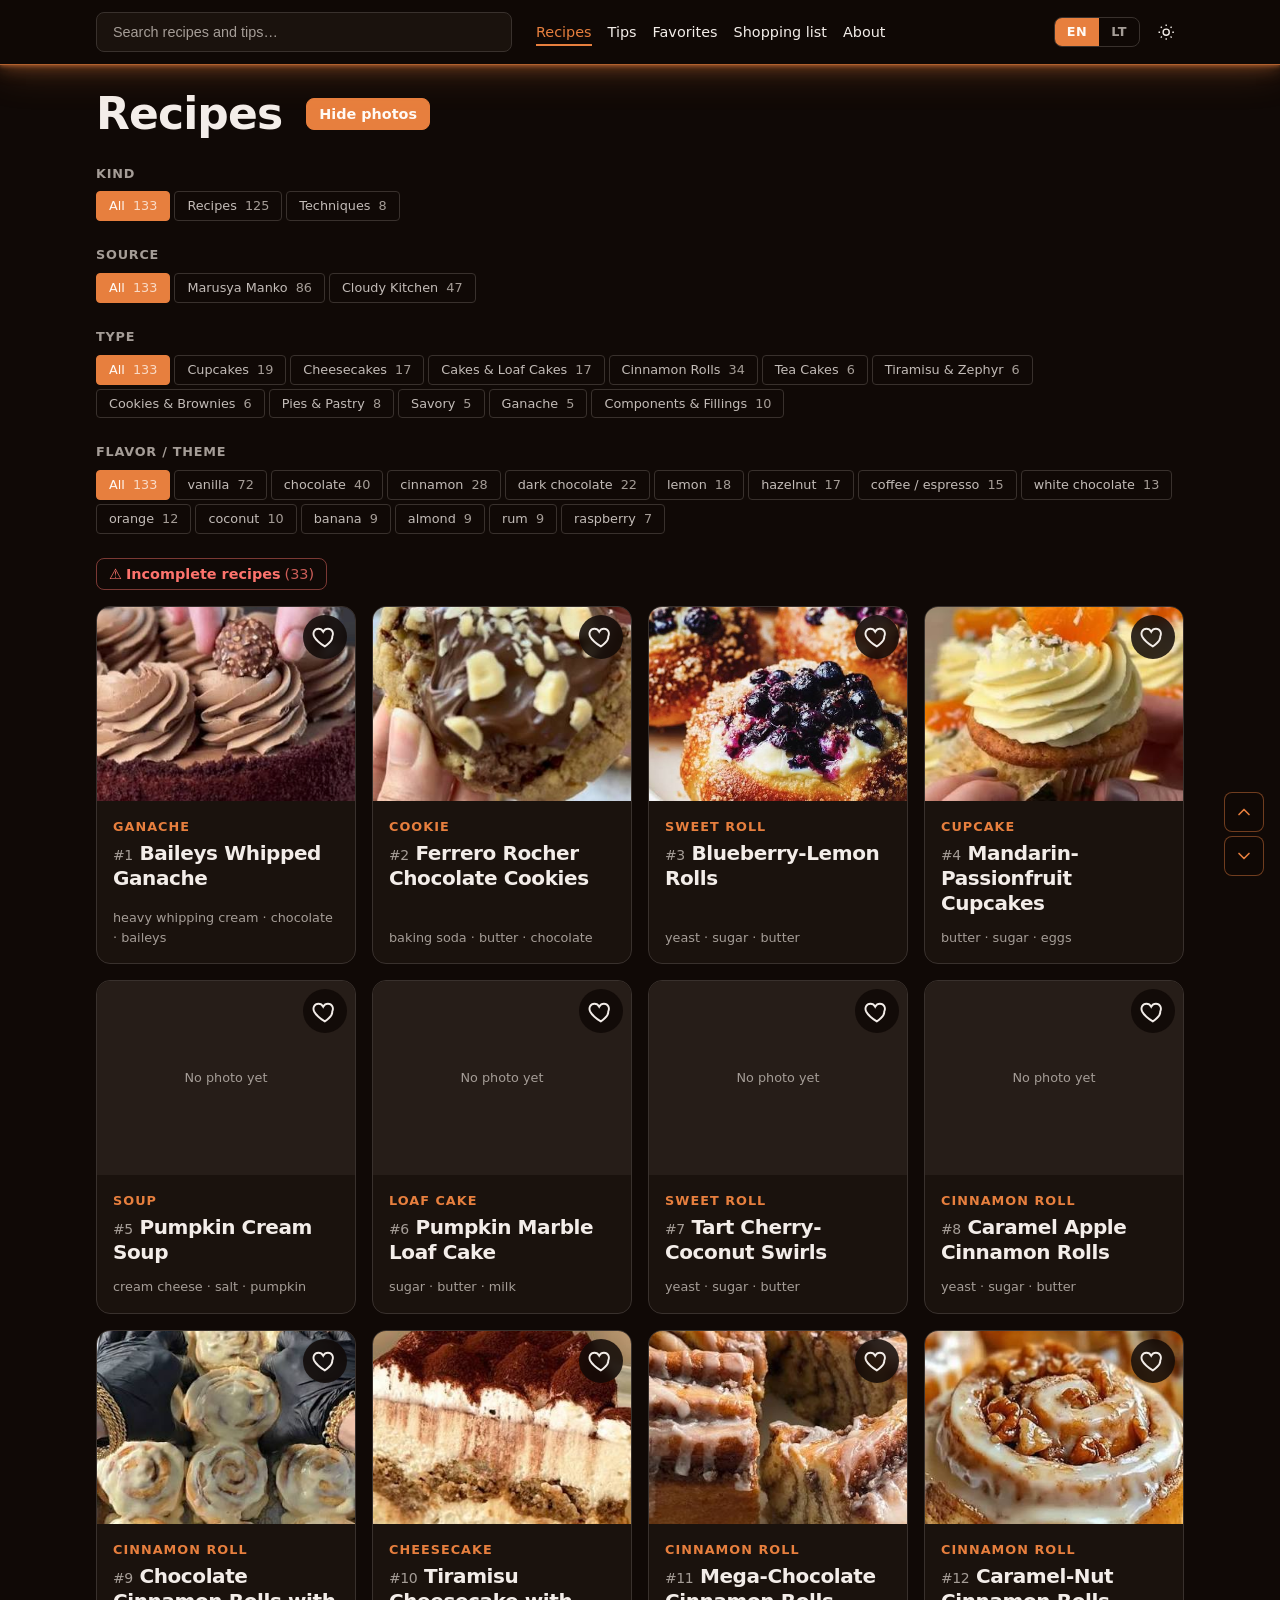
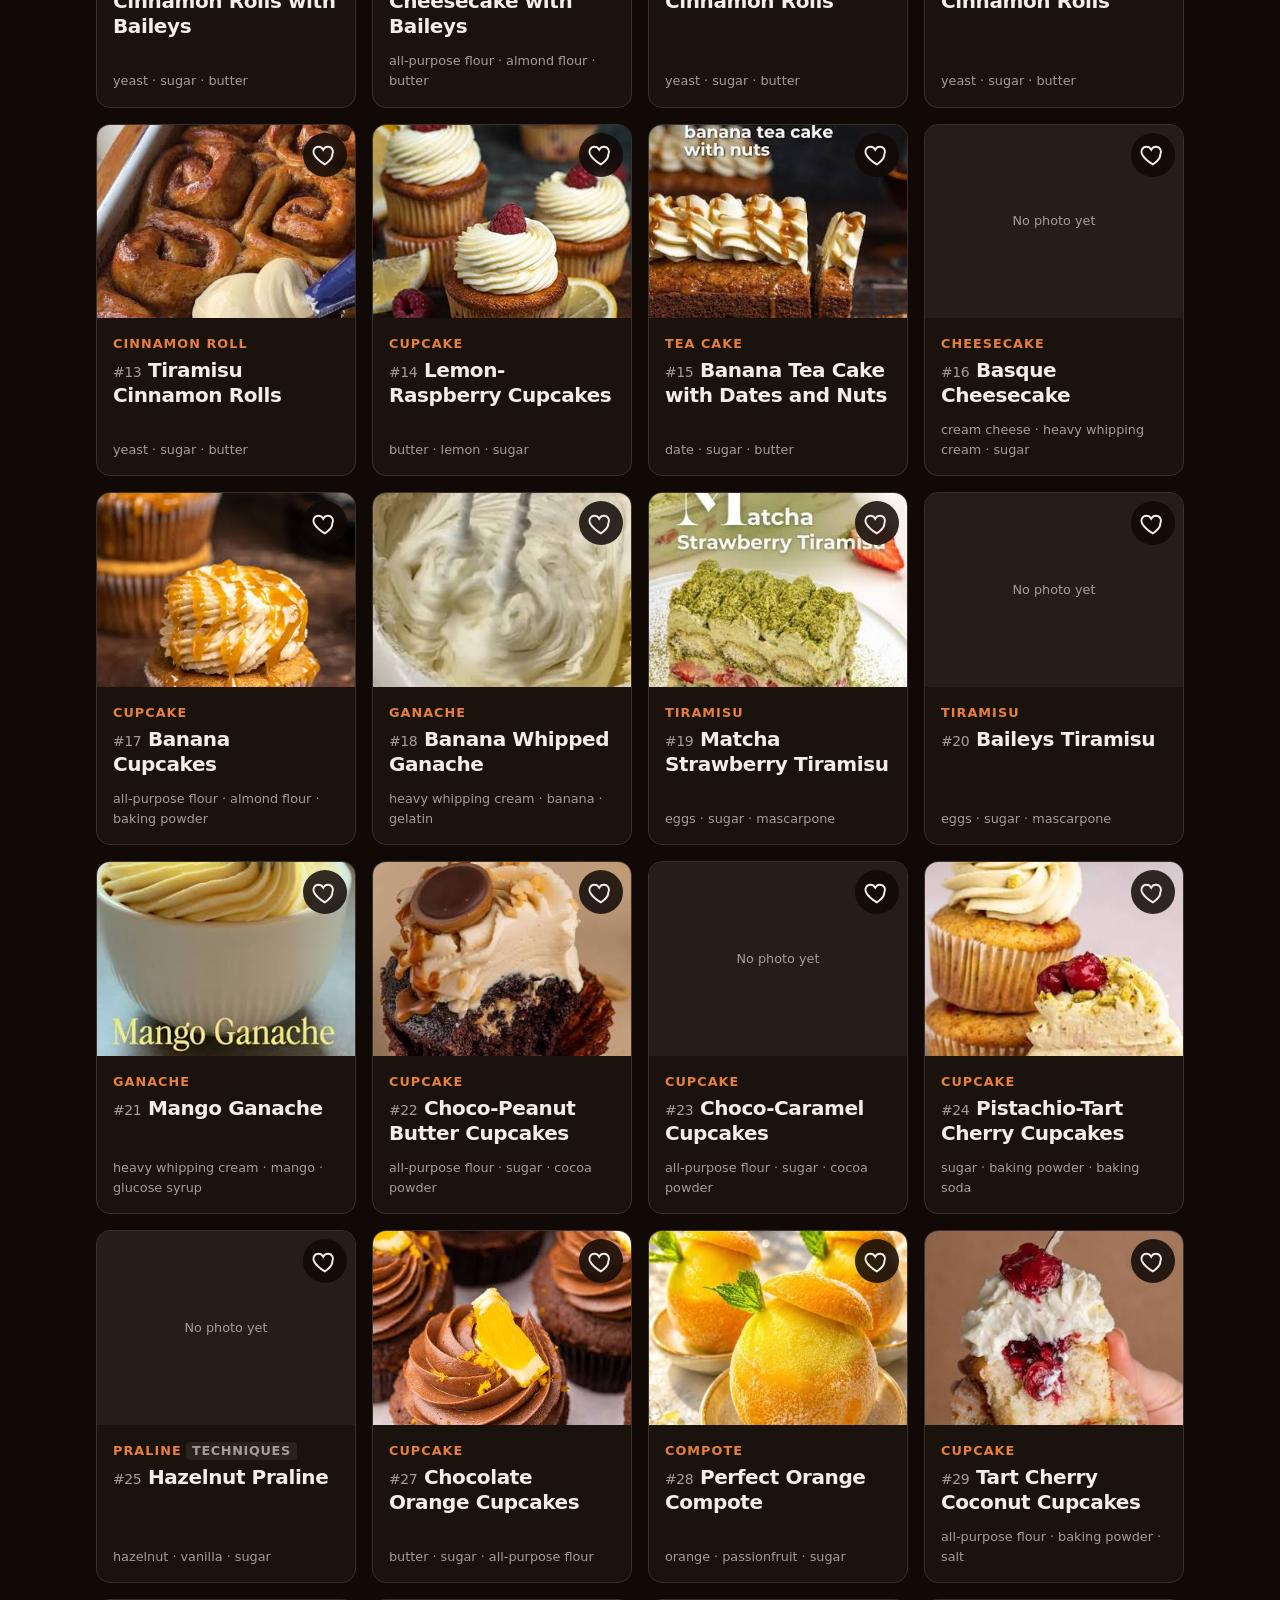
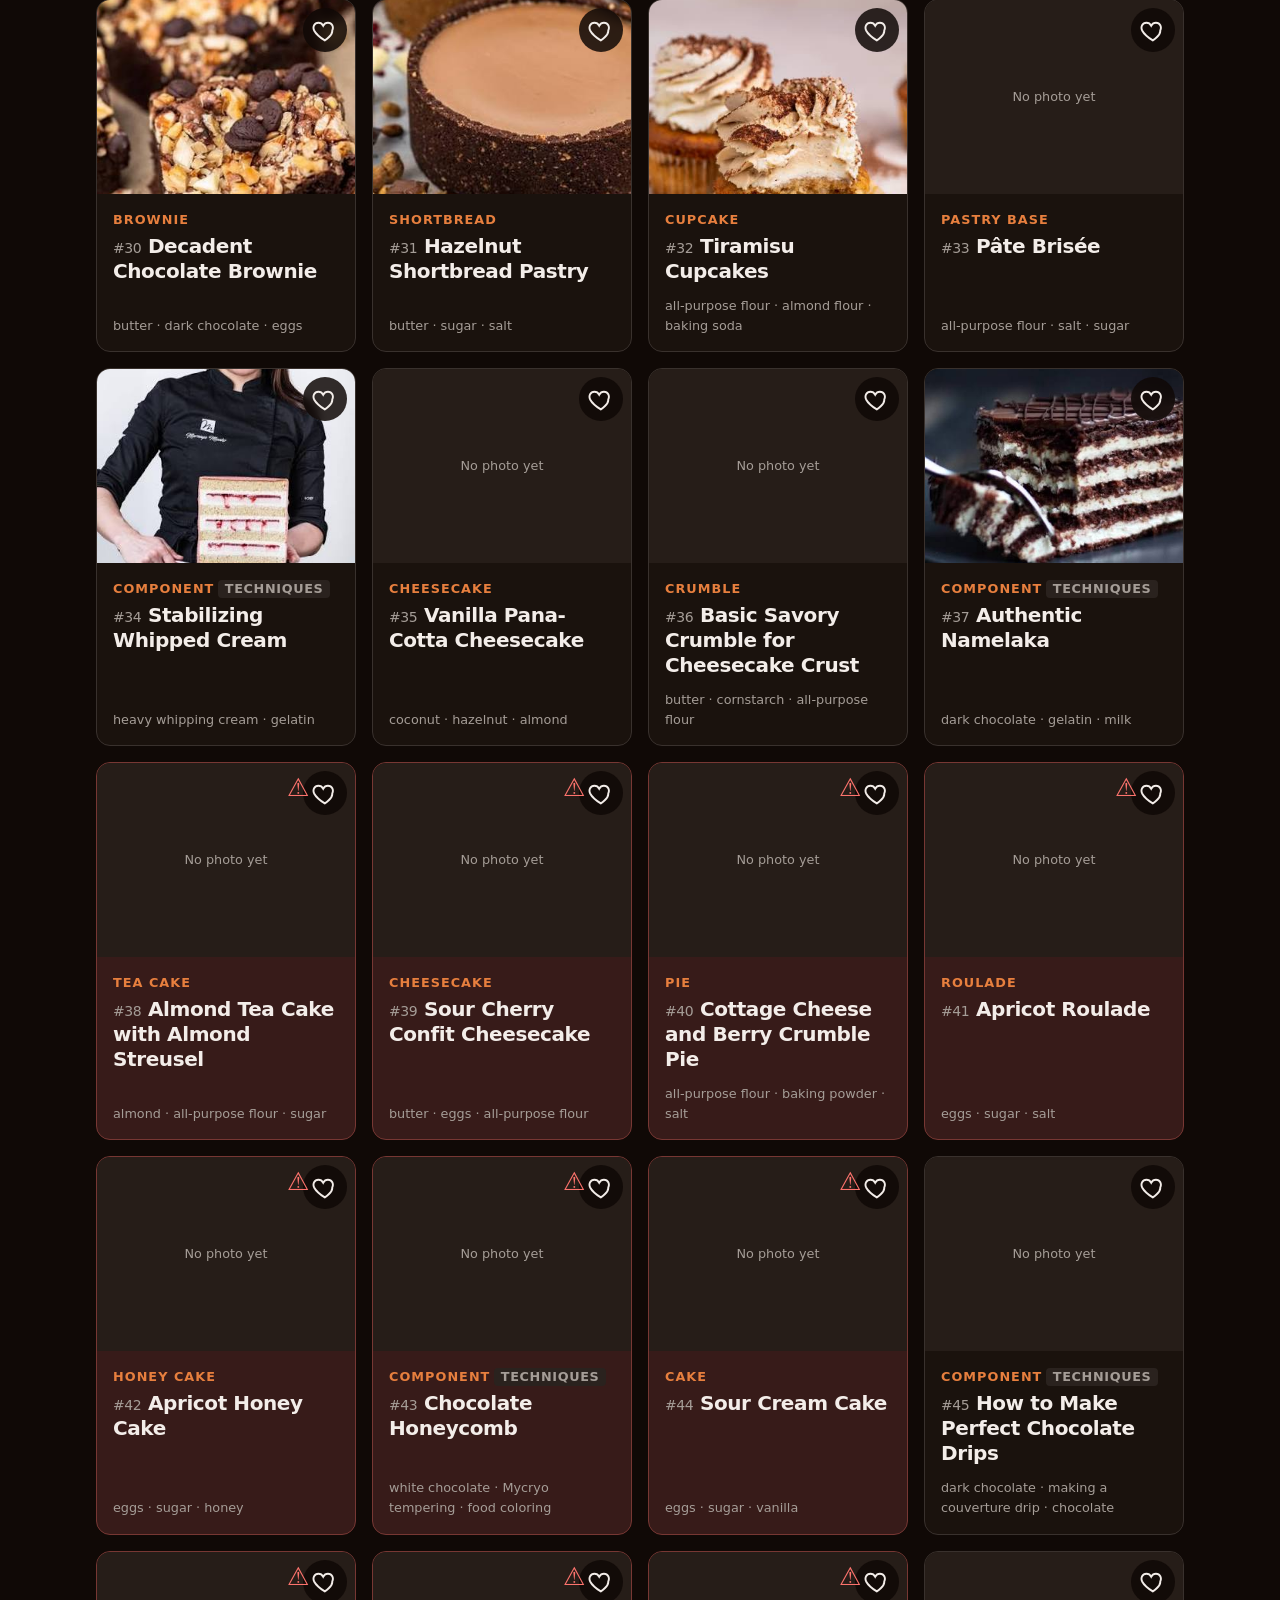
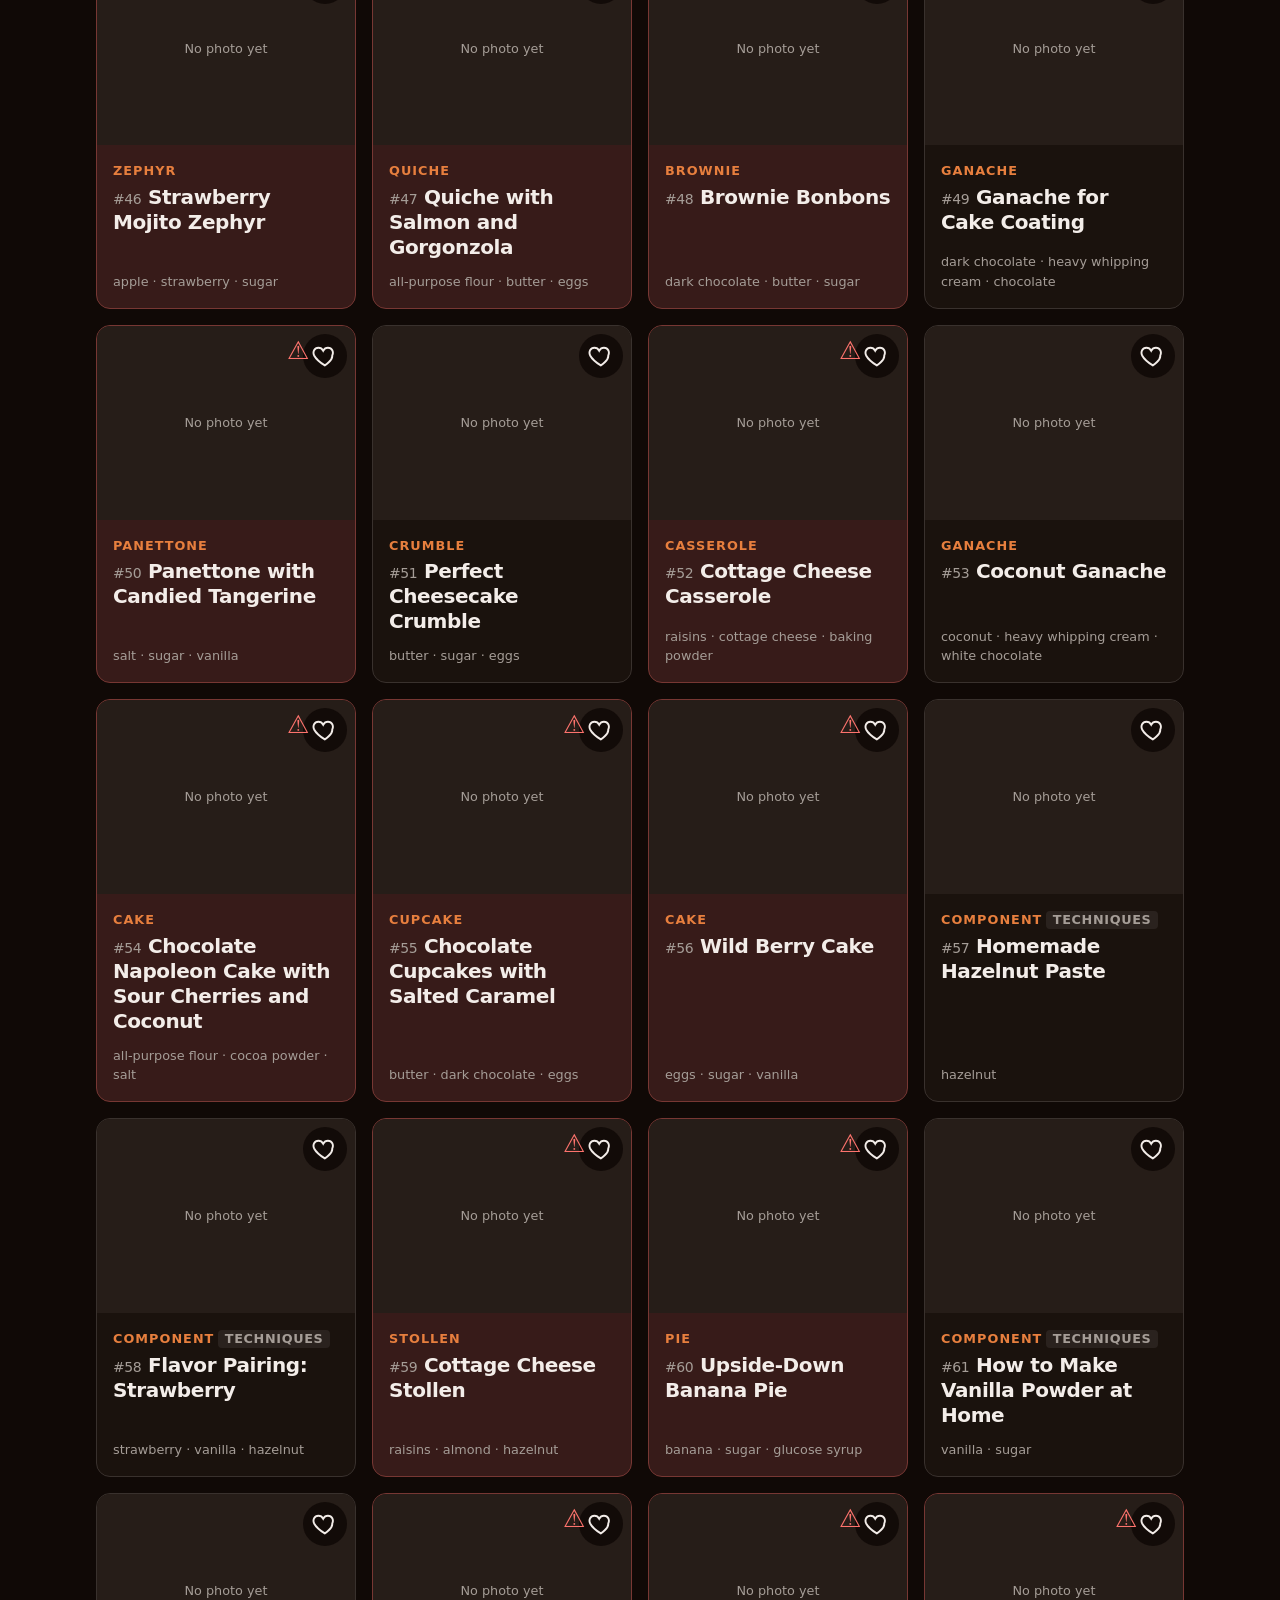
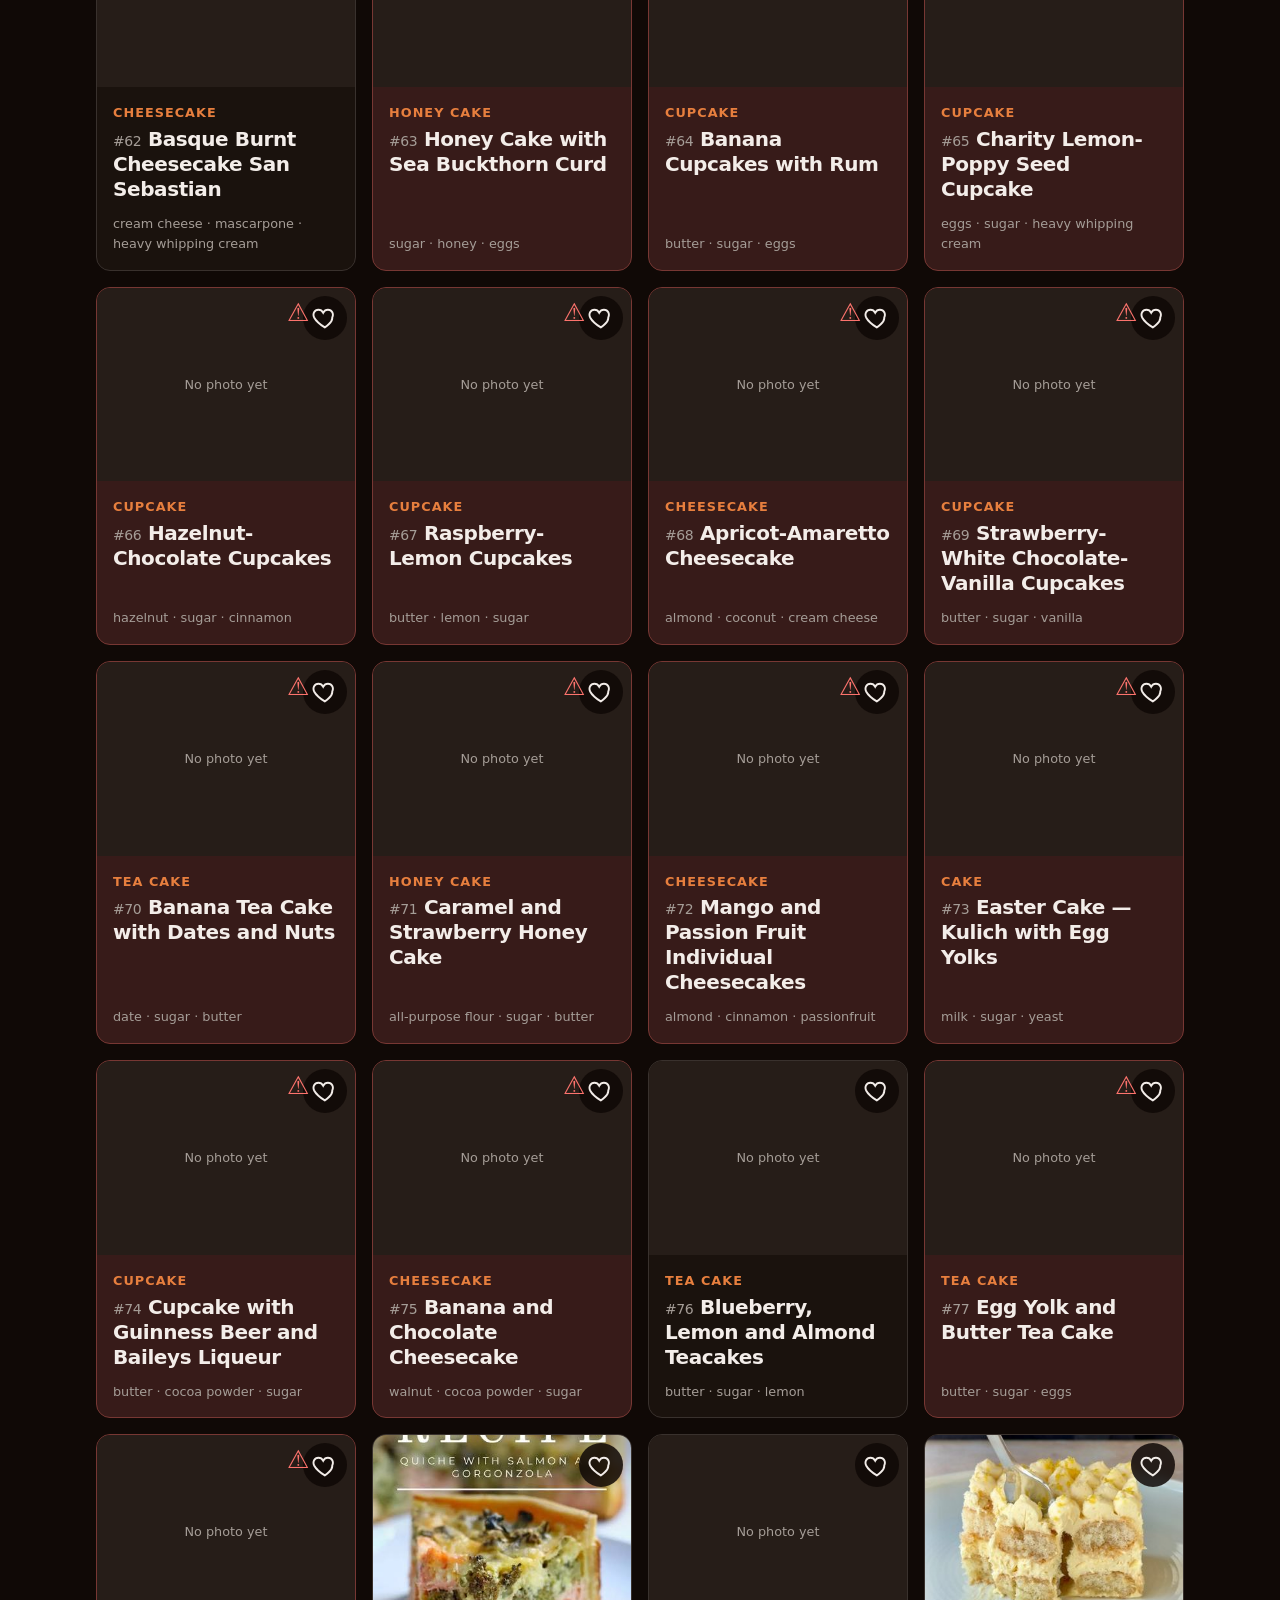
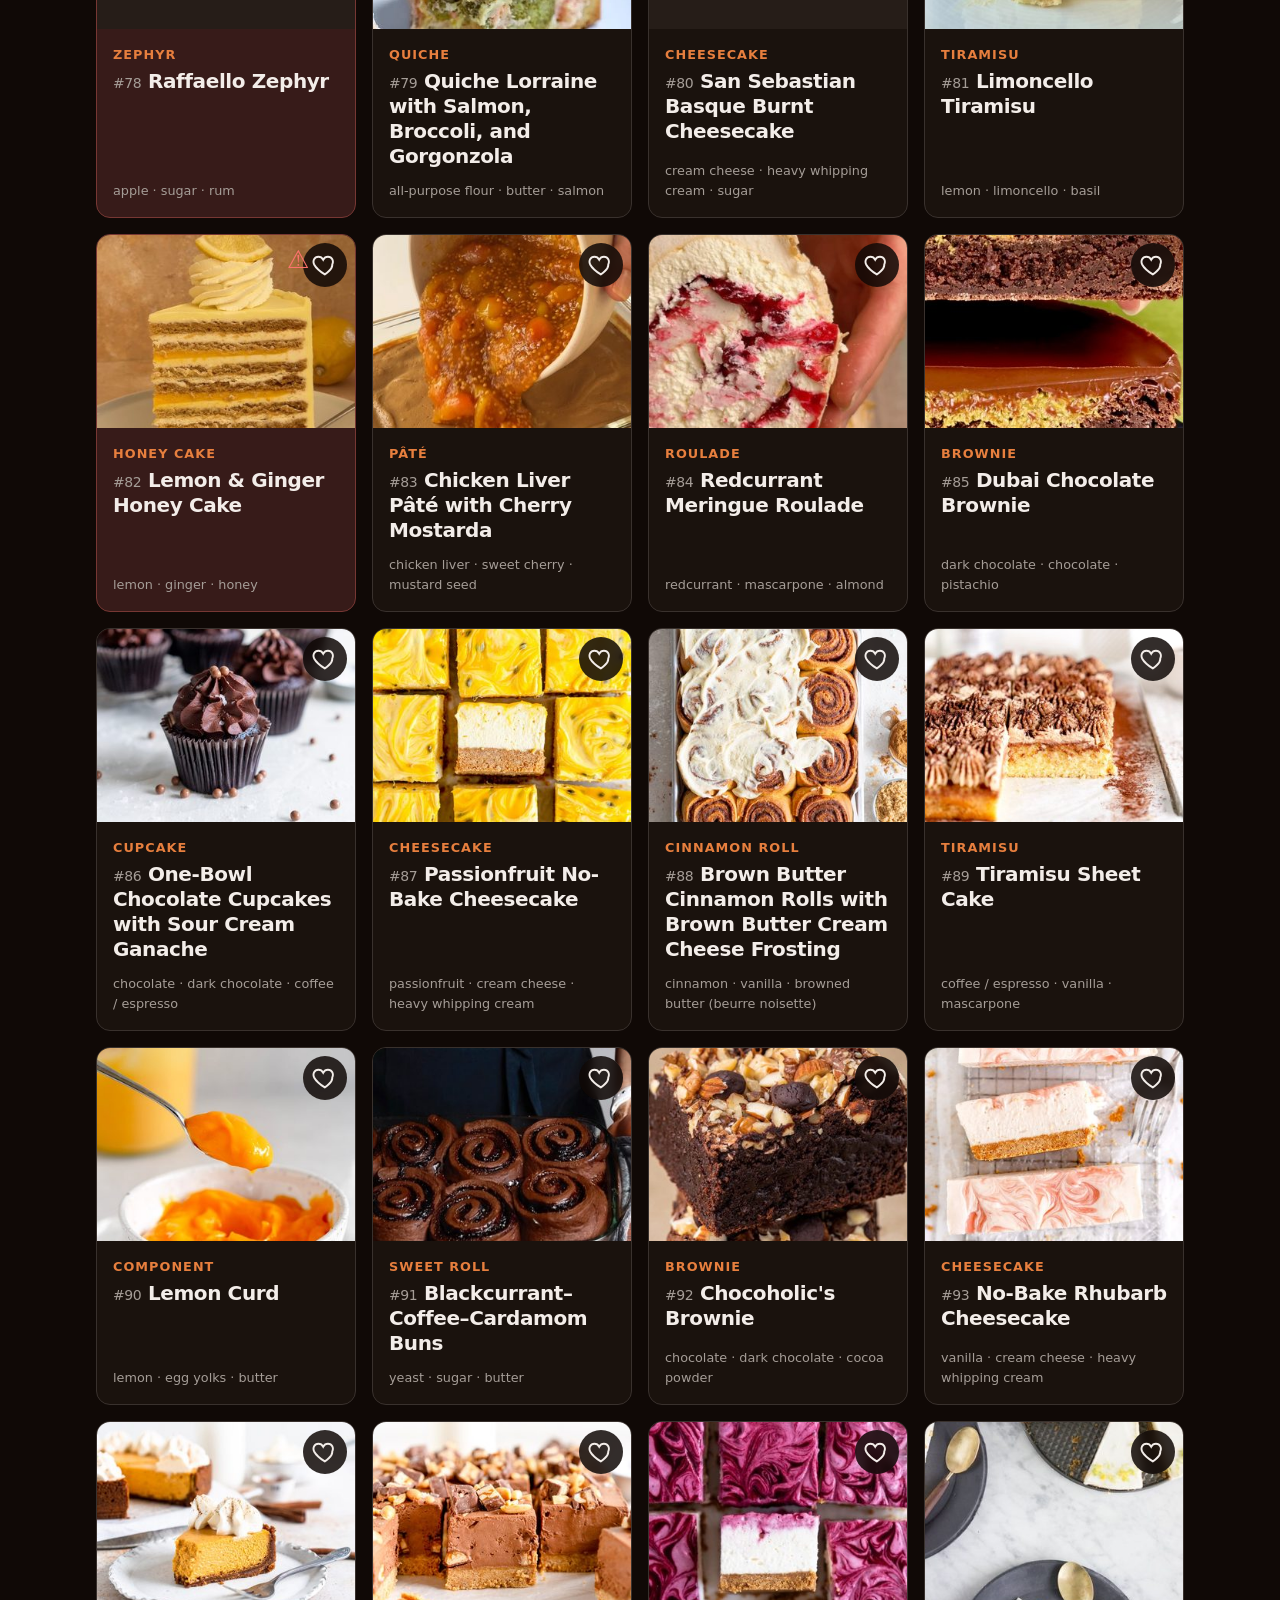
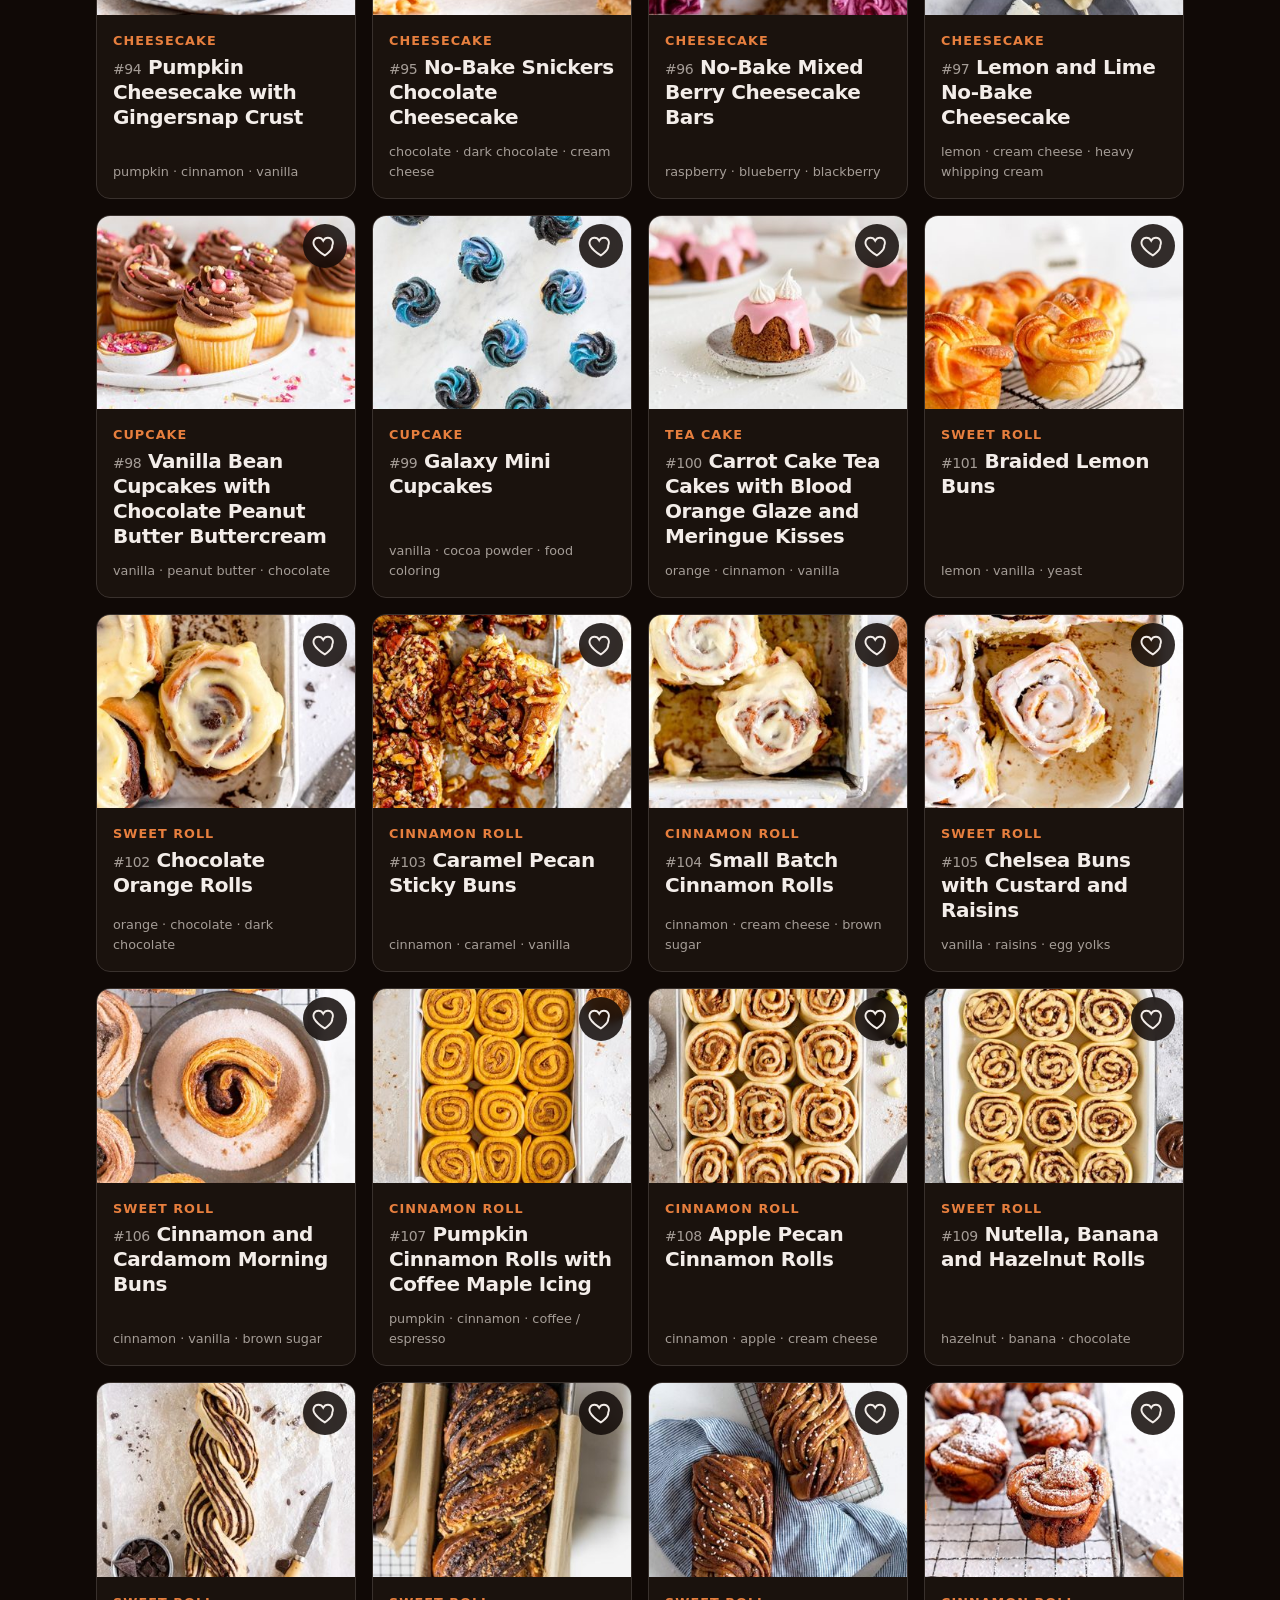
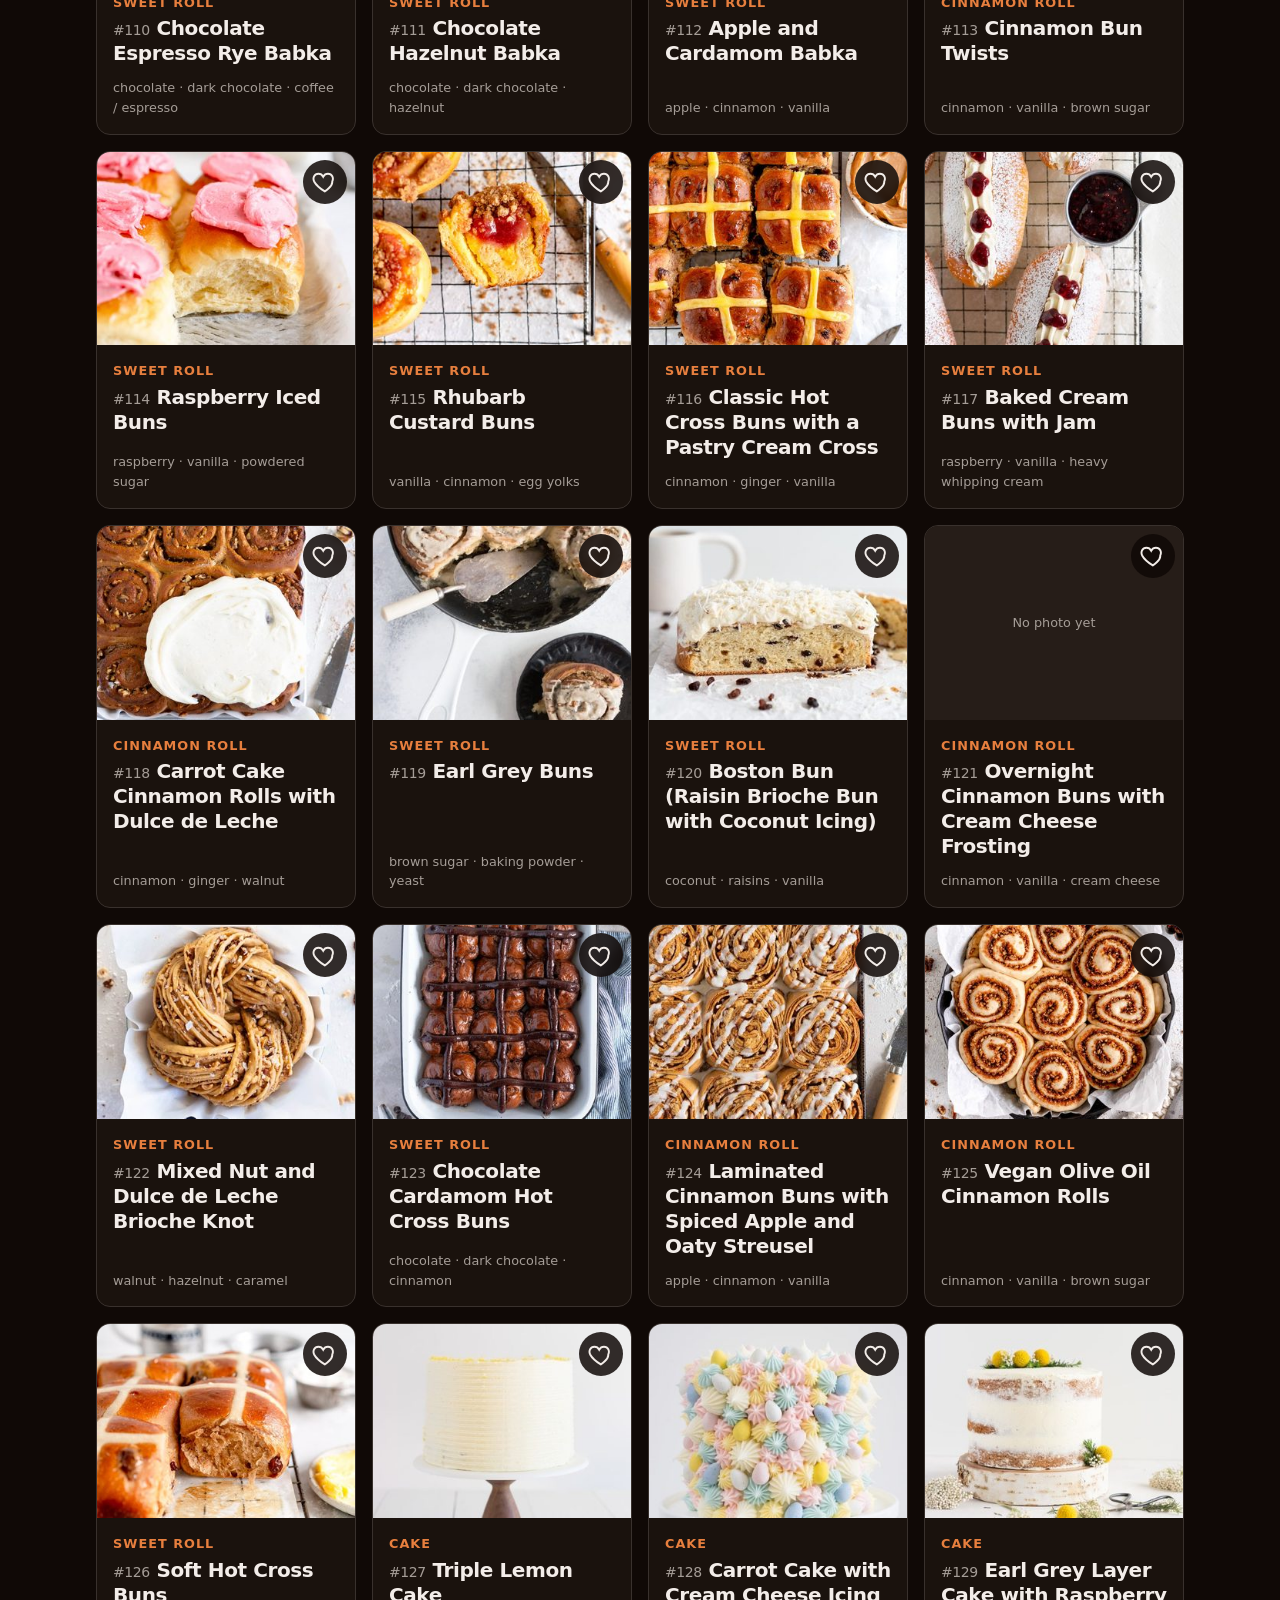
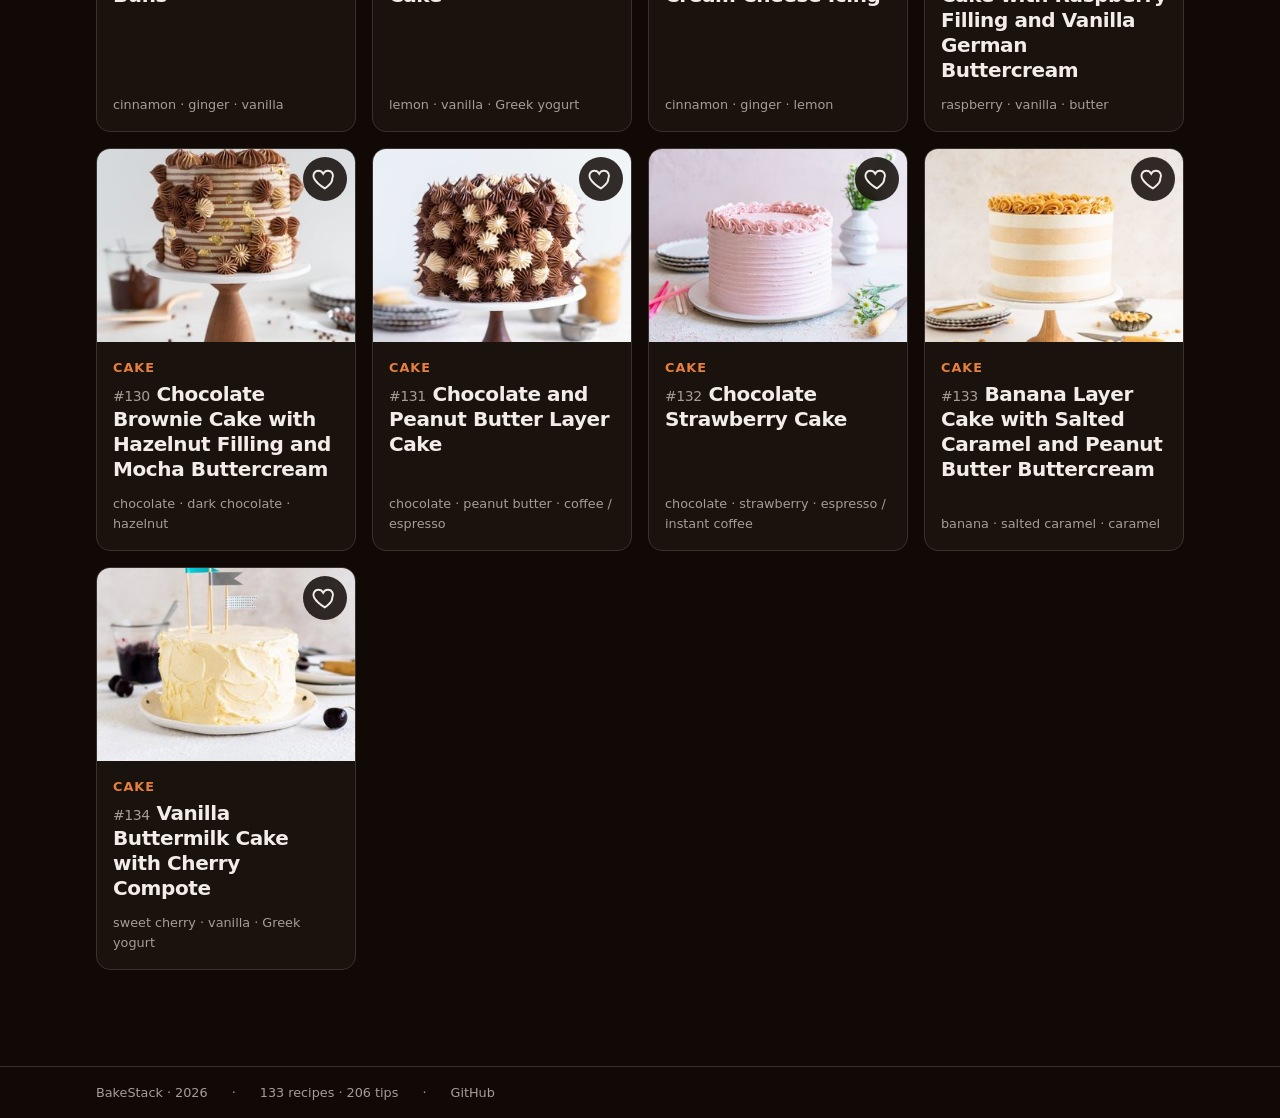
==== commit 41957238: "feat(data): add eight Cloudy Kitchen layer cakes, bump to v59 recipe-127..134, EN and LT, hand-writt" ====
--- a/site/index.html
+++ b/site/index.html
@@ -28,8 +28,8 @@
   <!-- ?v= is a cache-buster: bump it whenever css/ or js/ changes, so browsers fetch the
        new file instead of serving a stale cached copy. Data files handle this themselves
        (see fetchJSON in js/data.js). -->
-  <link rel="stylesheet" href="css/tokens.css?v=58">
-  <link rel="stylesheet" href="css/app.css?v=58">
+  <link rel="stylesheet" href="css/tokens.css?v=59">
+  <link rel="stylesheet" href="css/app.css?v=59">
   <link href="https://api.fontshare.com/v2/css?f[]=cabinet-grotesk@700,800&display=swap" rel="stylesheet">
   <link href="https://api.fontshare.com/v2/css?f[]=switzer@400,500,600&display=swap" rel="stylesheet">
 </head>
@@ -54,9 +54,9 @@
     </button>
   </div>
 
-  <script src="js/data.js?v=58"></script>
-  <script src="js/i18n.js?v=58"></script>
-  <script src="js/state.js?v=58"></script>
-  <script src="js/app.js?v=58"></script>
+  <script src="js/data.js?v=59"></script>
+  <script src="js/i18n.js?v=59"></script>
+  <script src="js/state.js?v=59"></script>
+  <script src="js/app.js?v=59"></script>
 </body>
 </html>
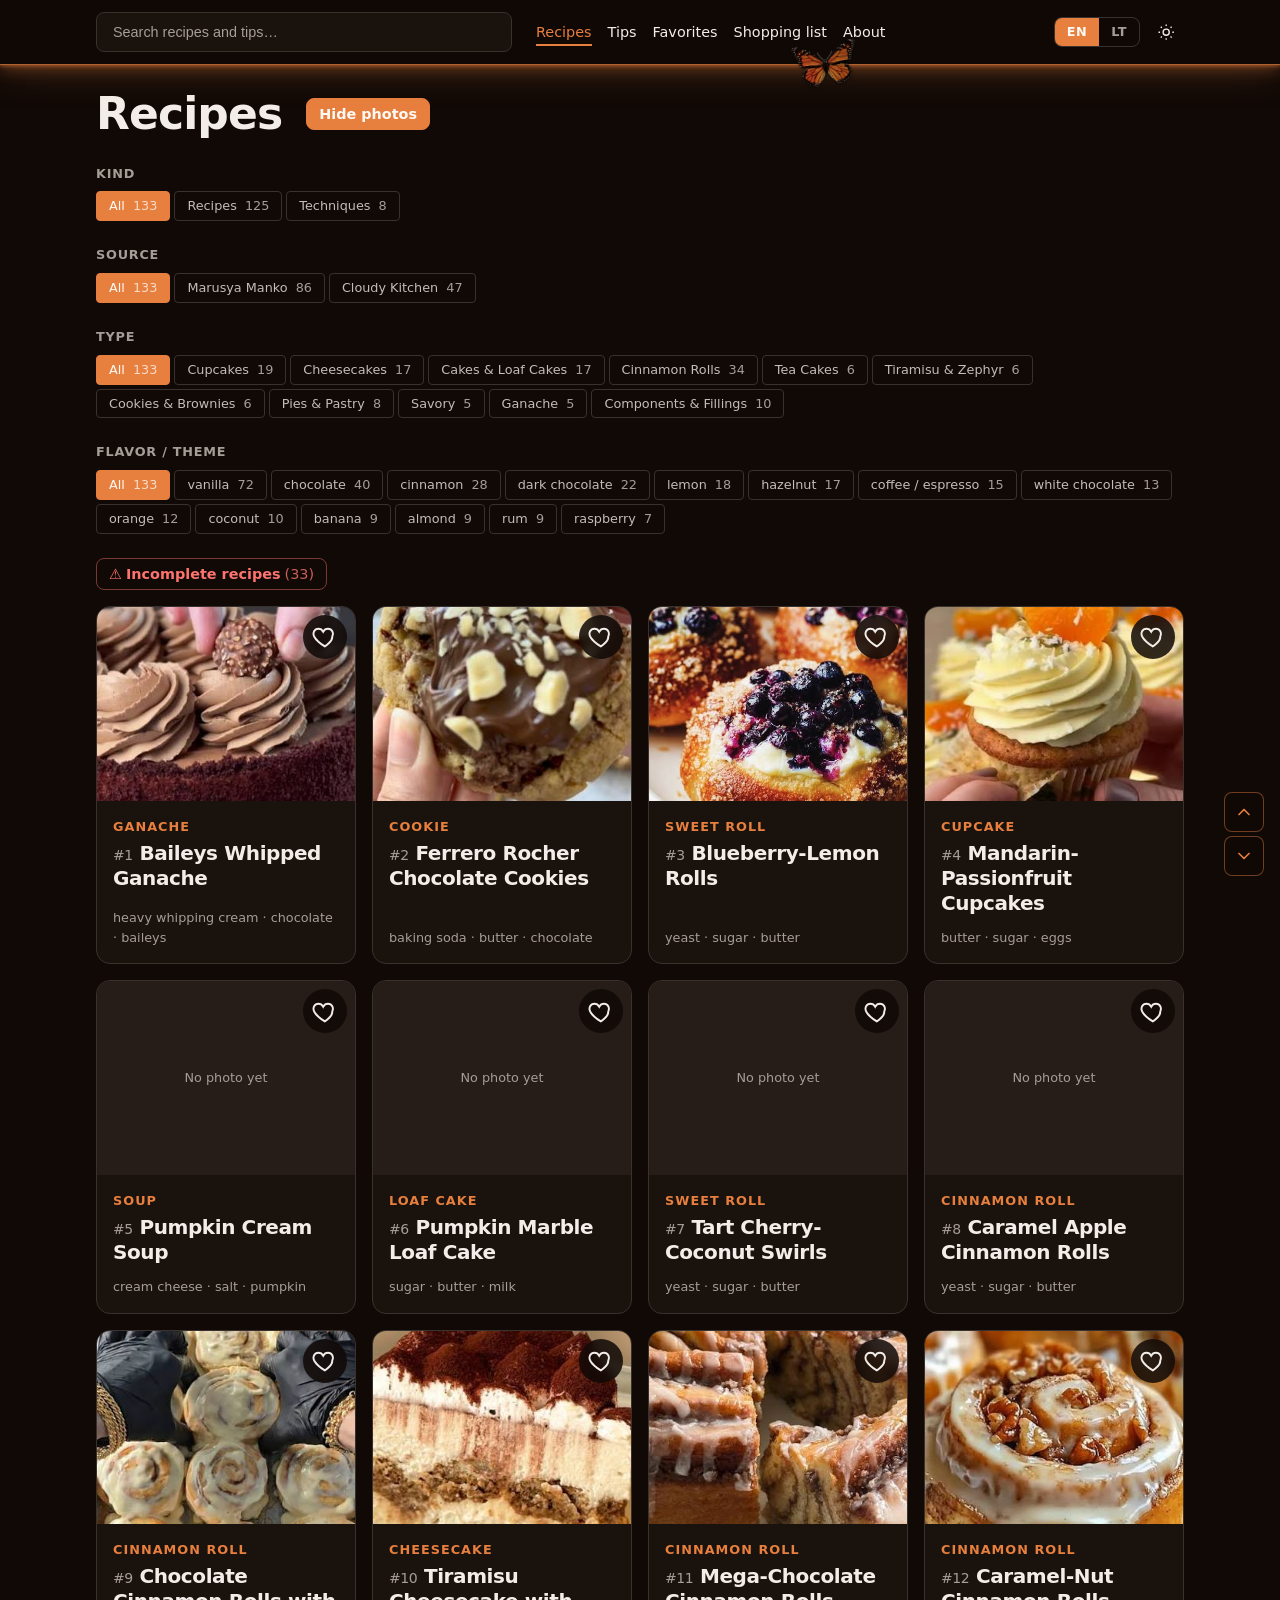
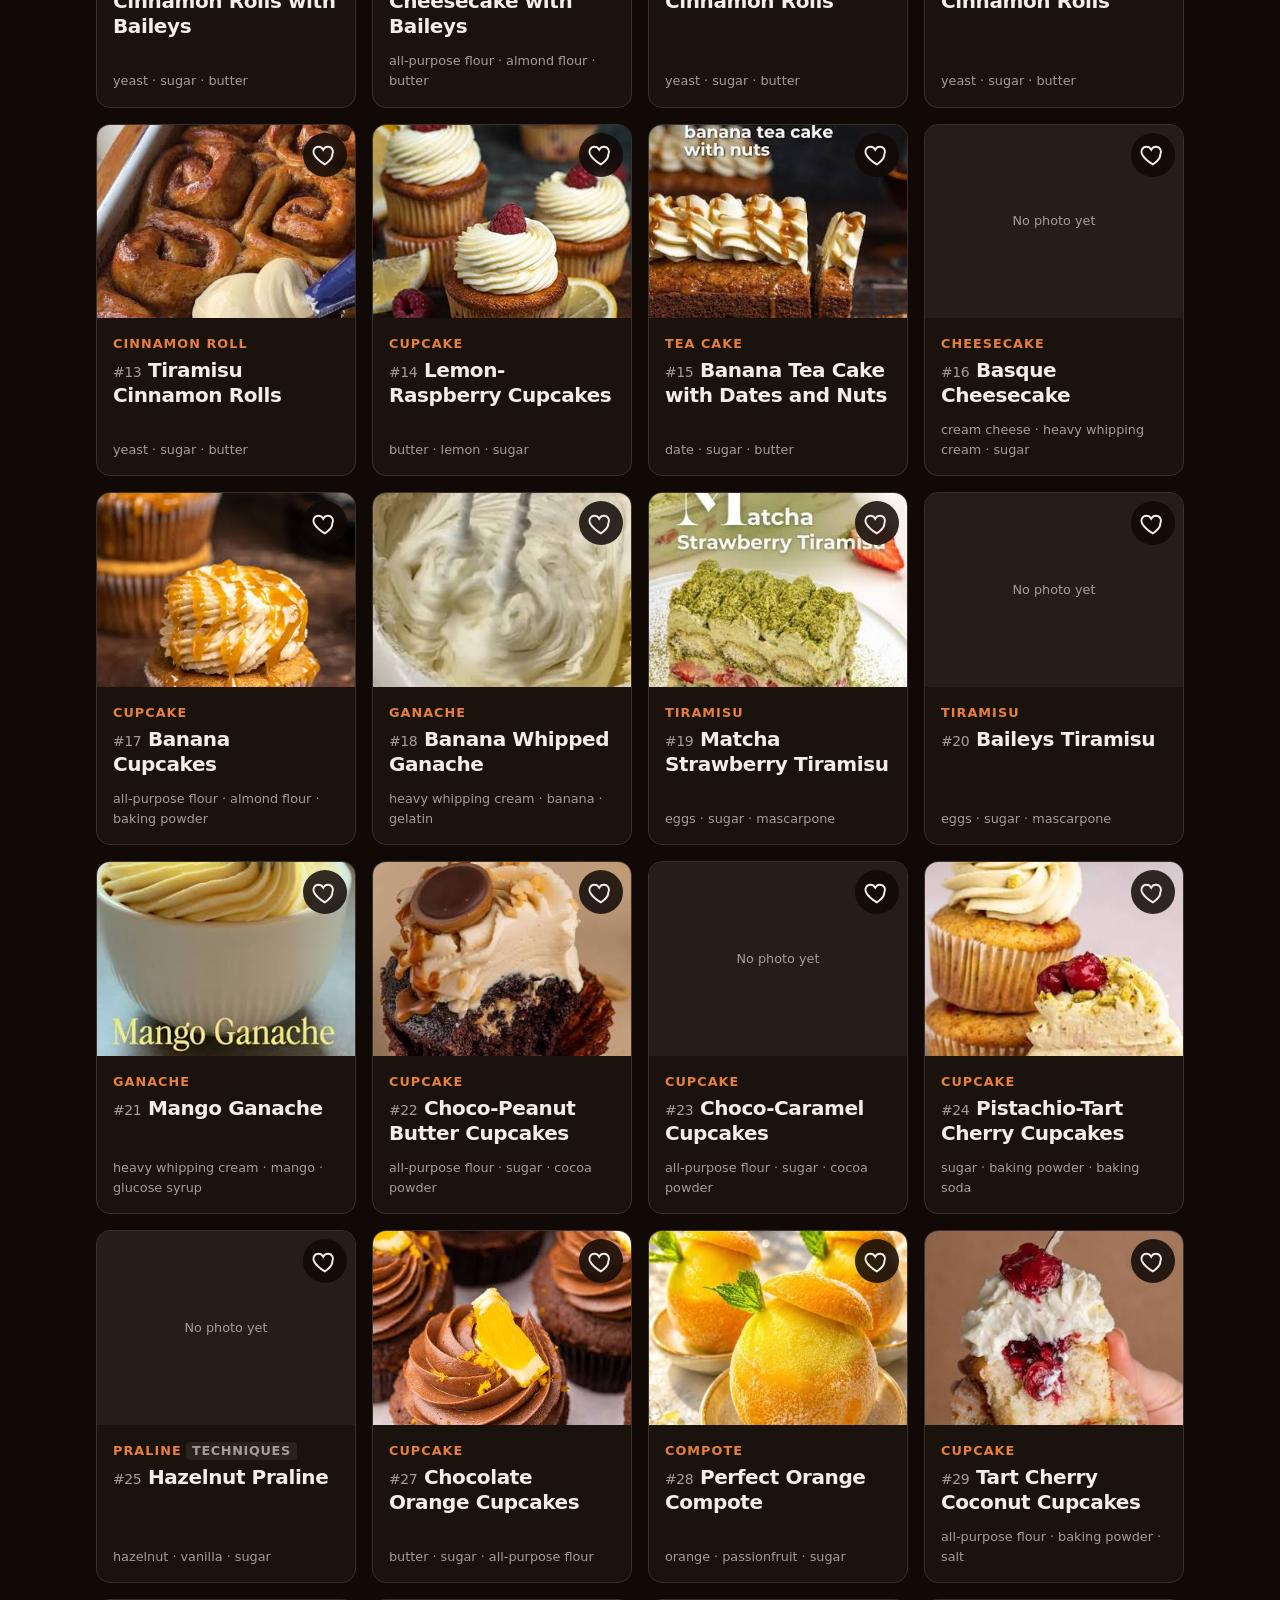
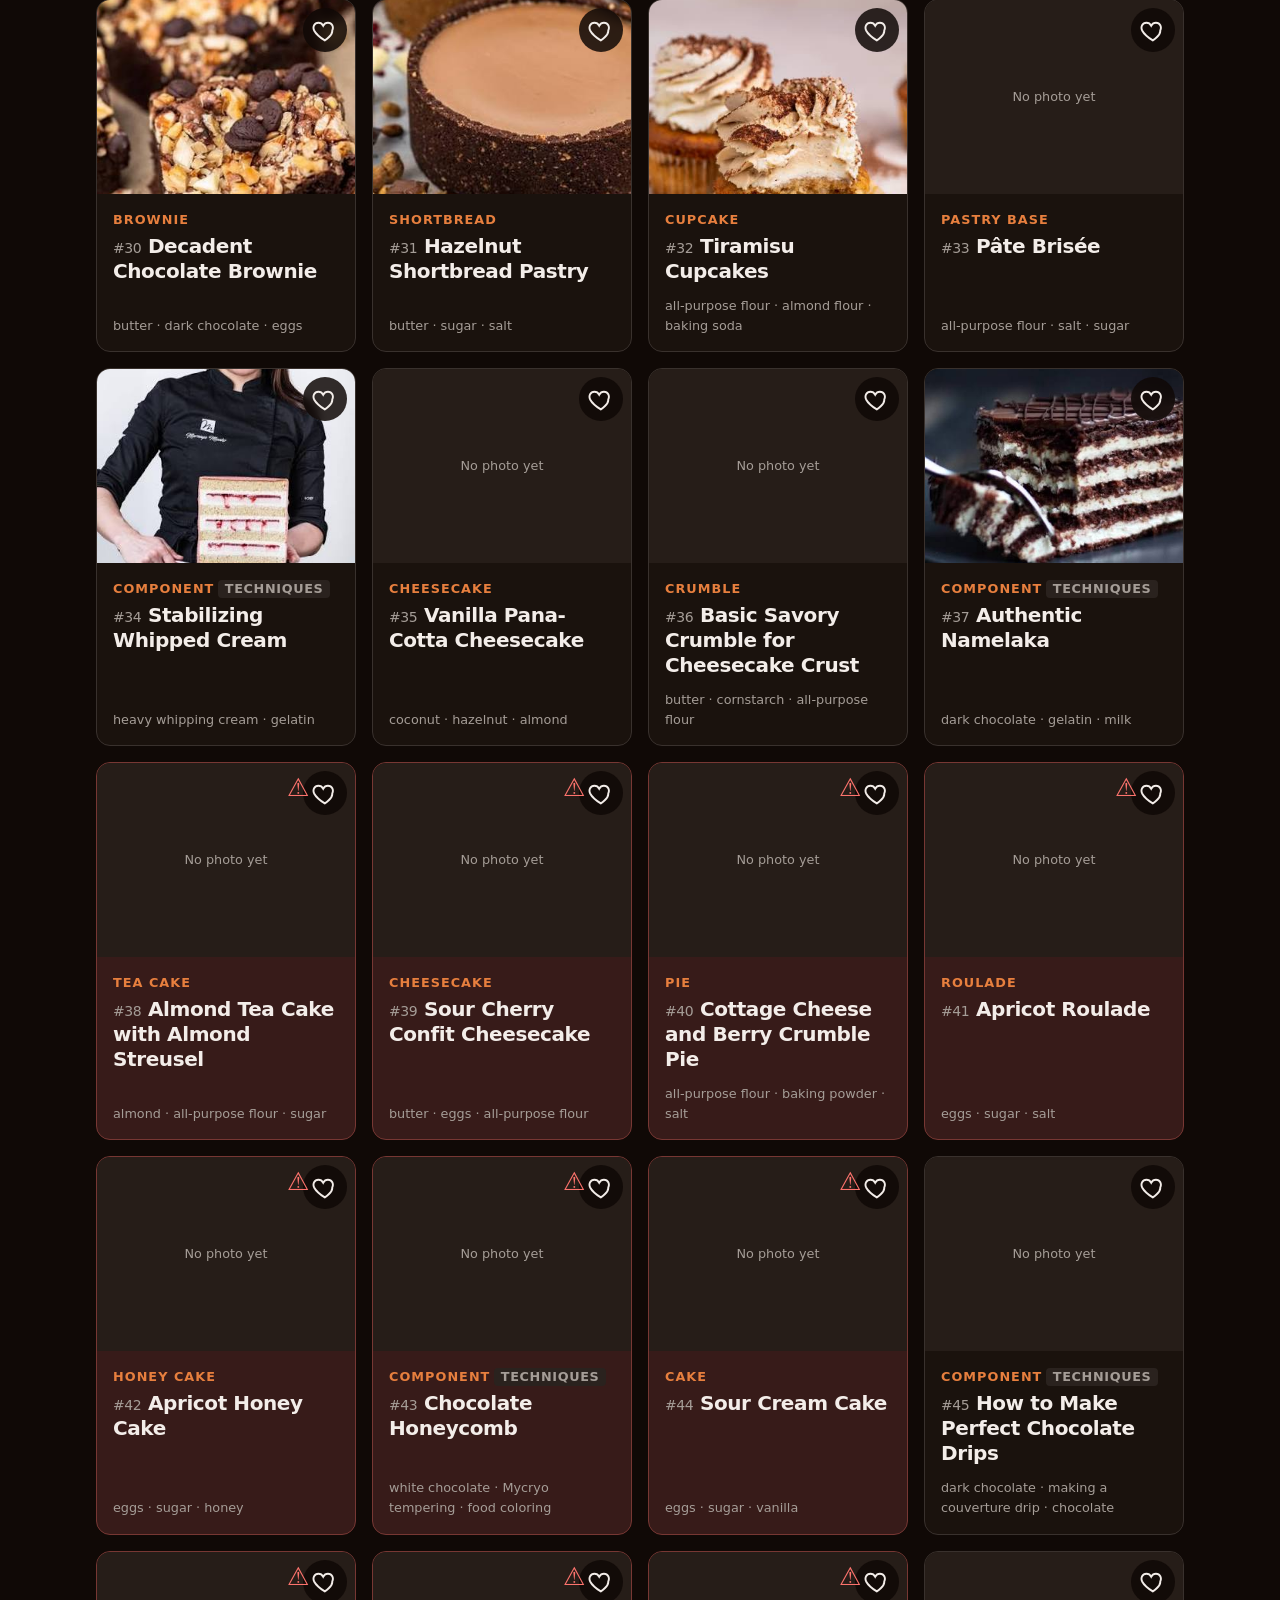
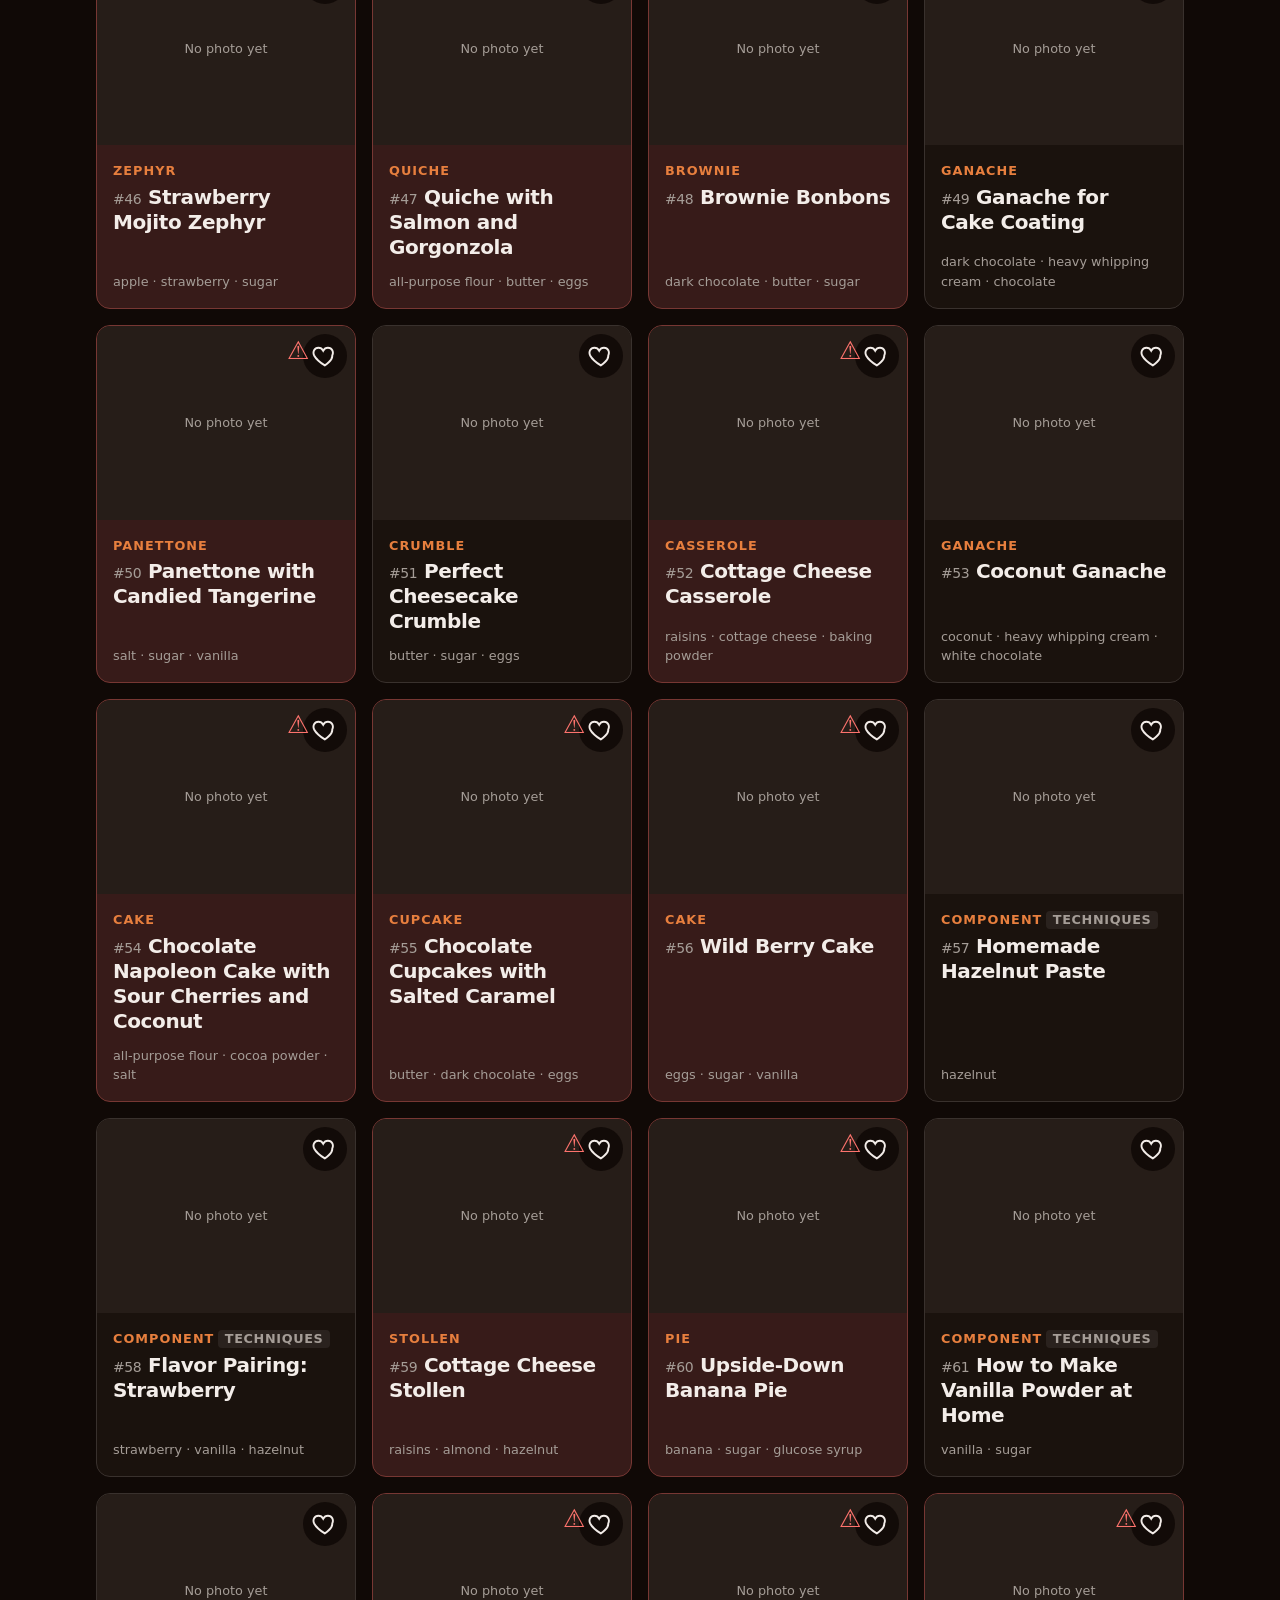
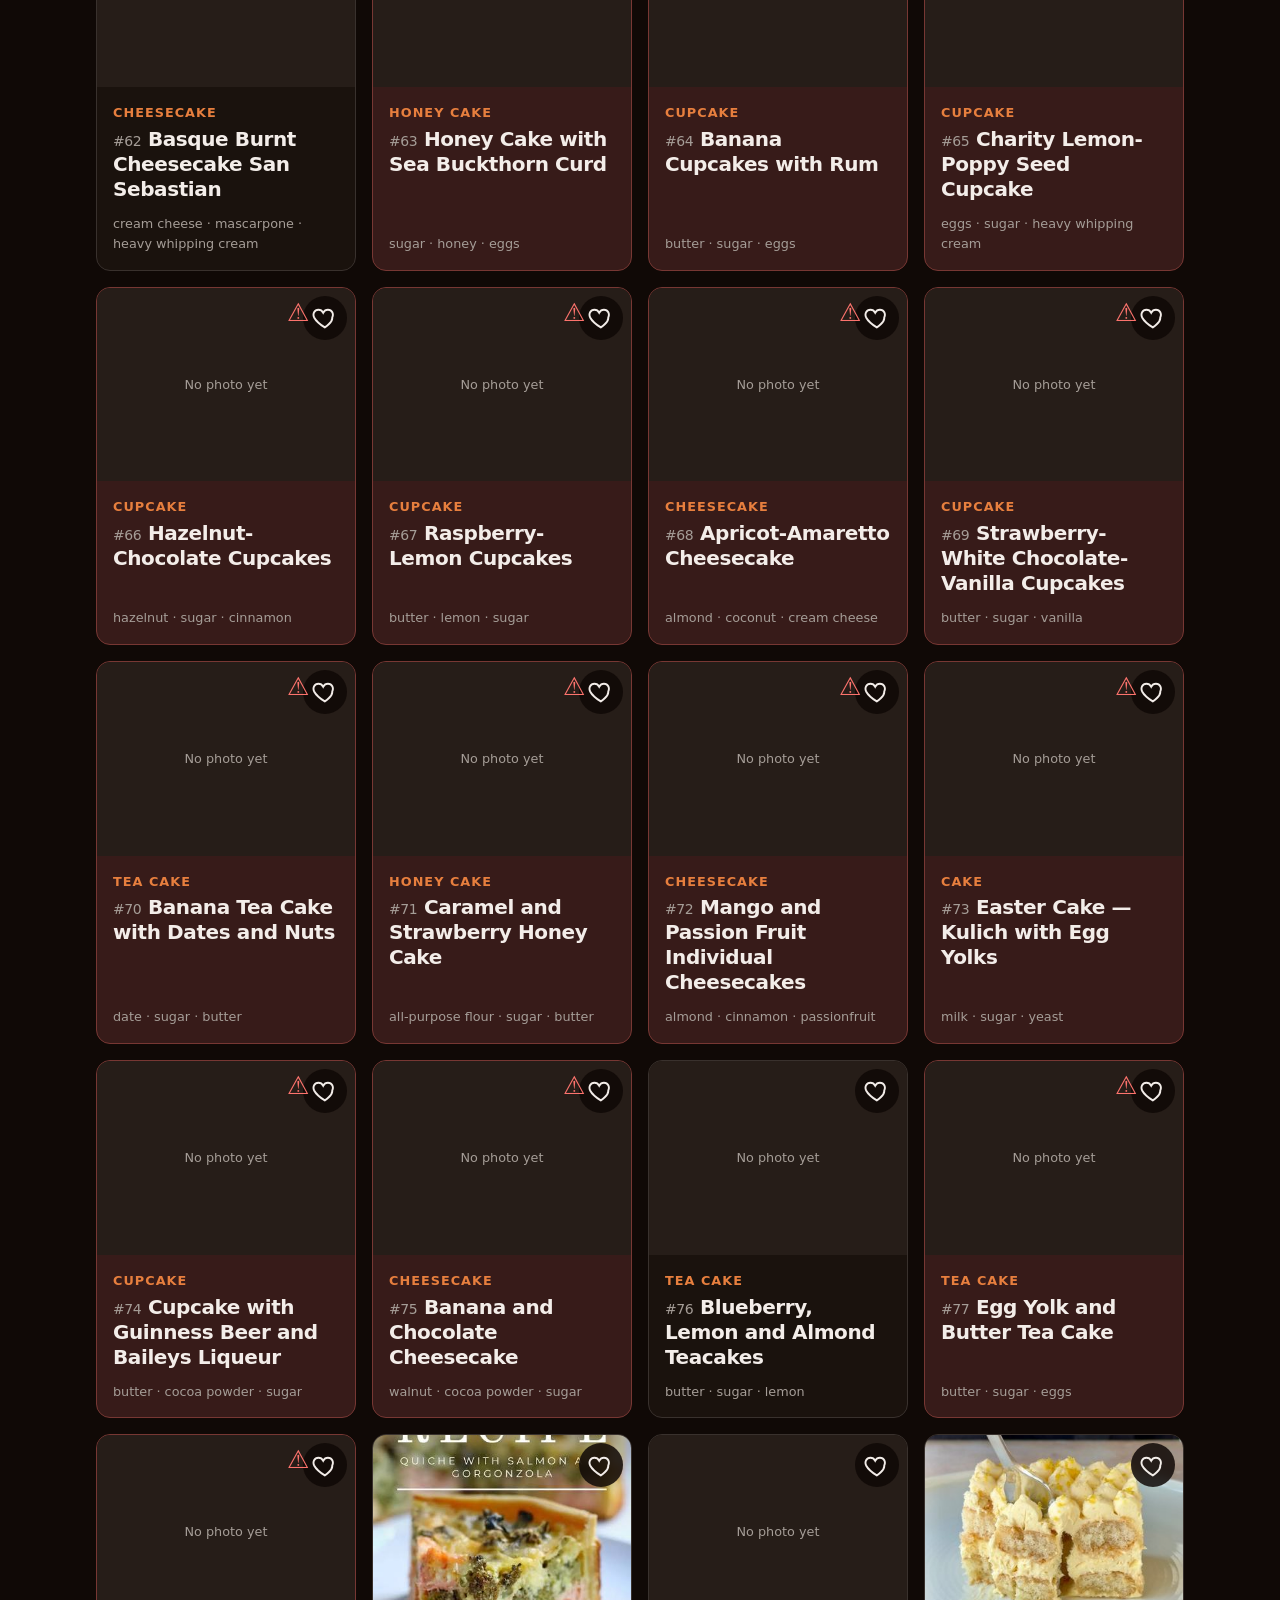
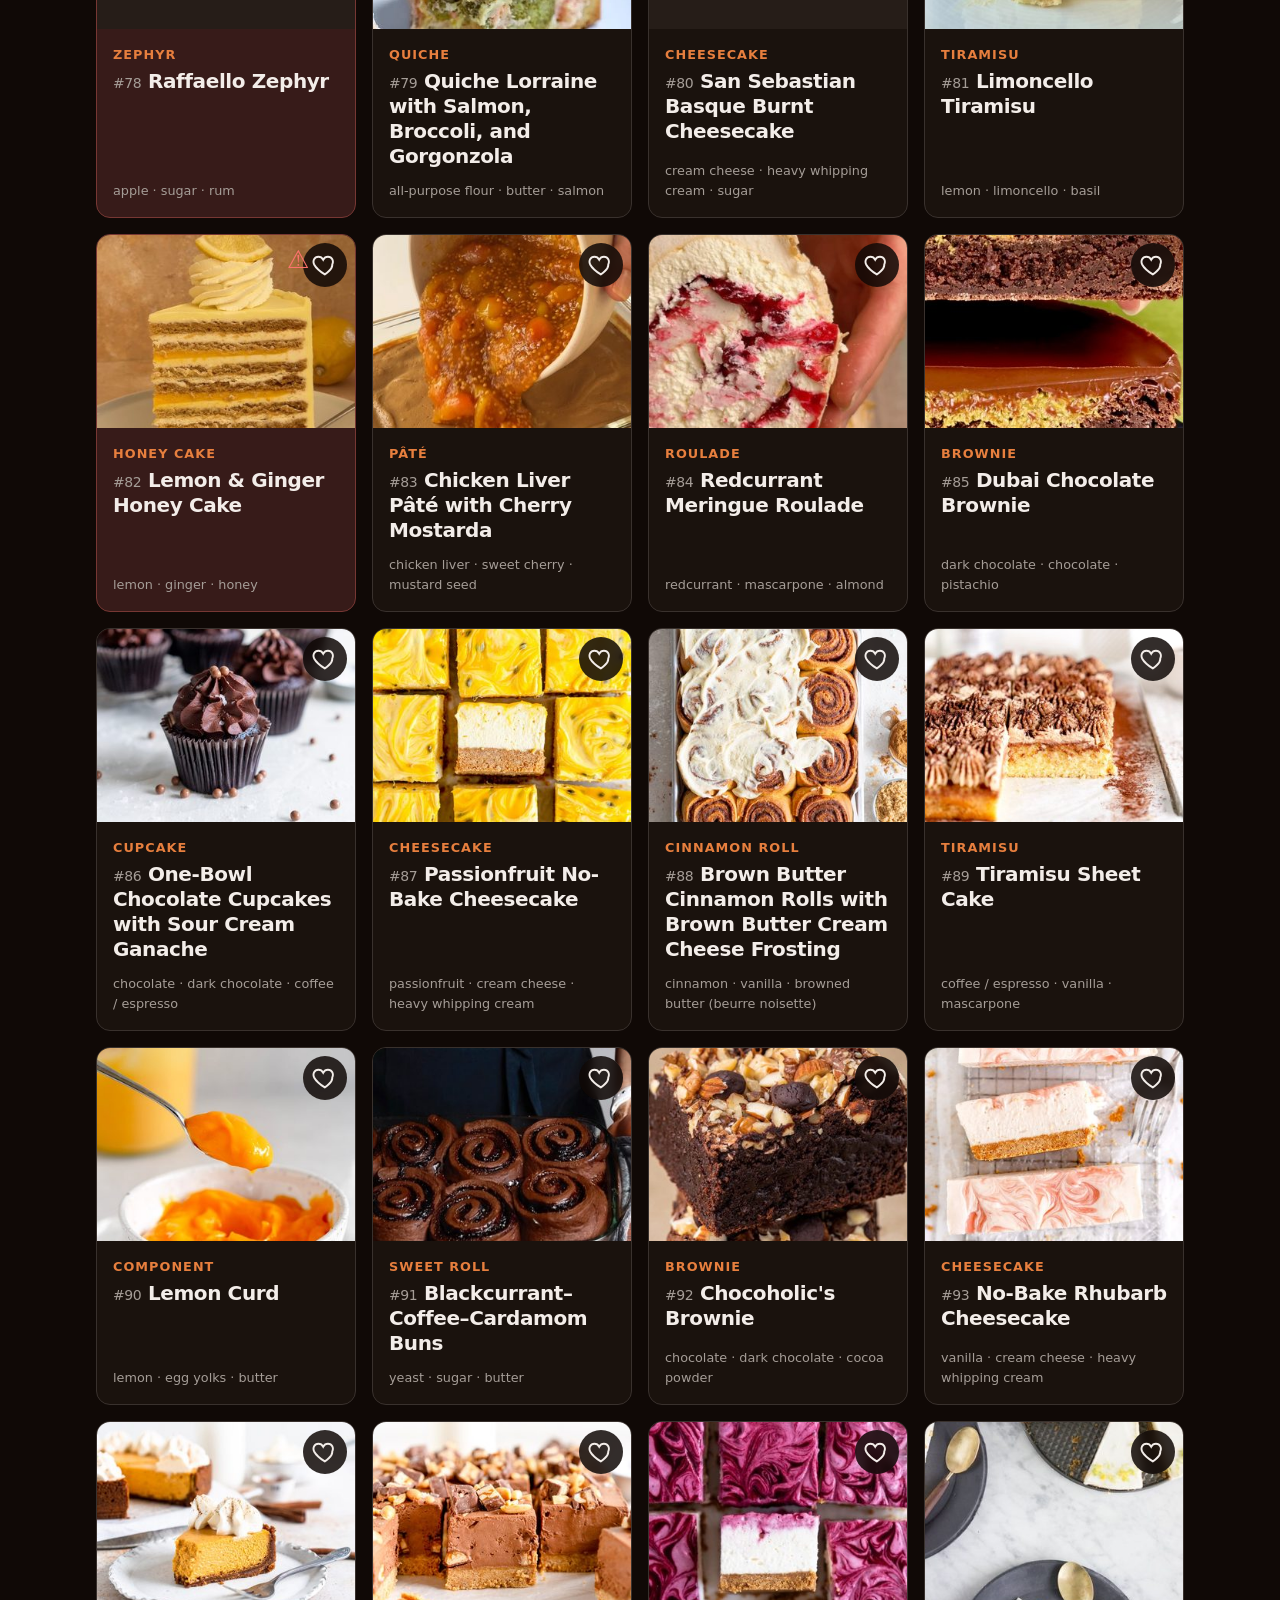
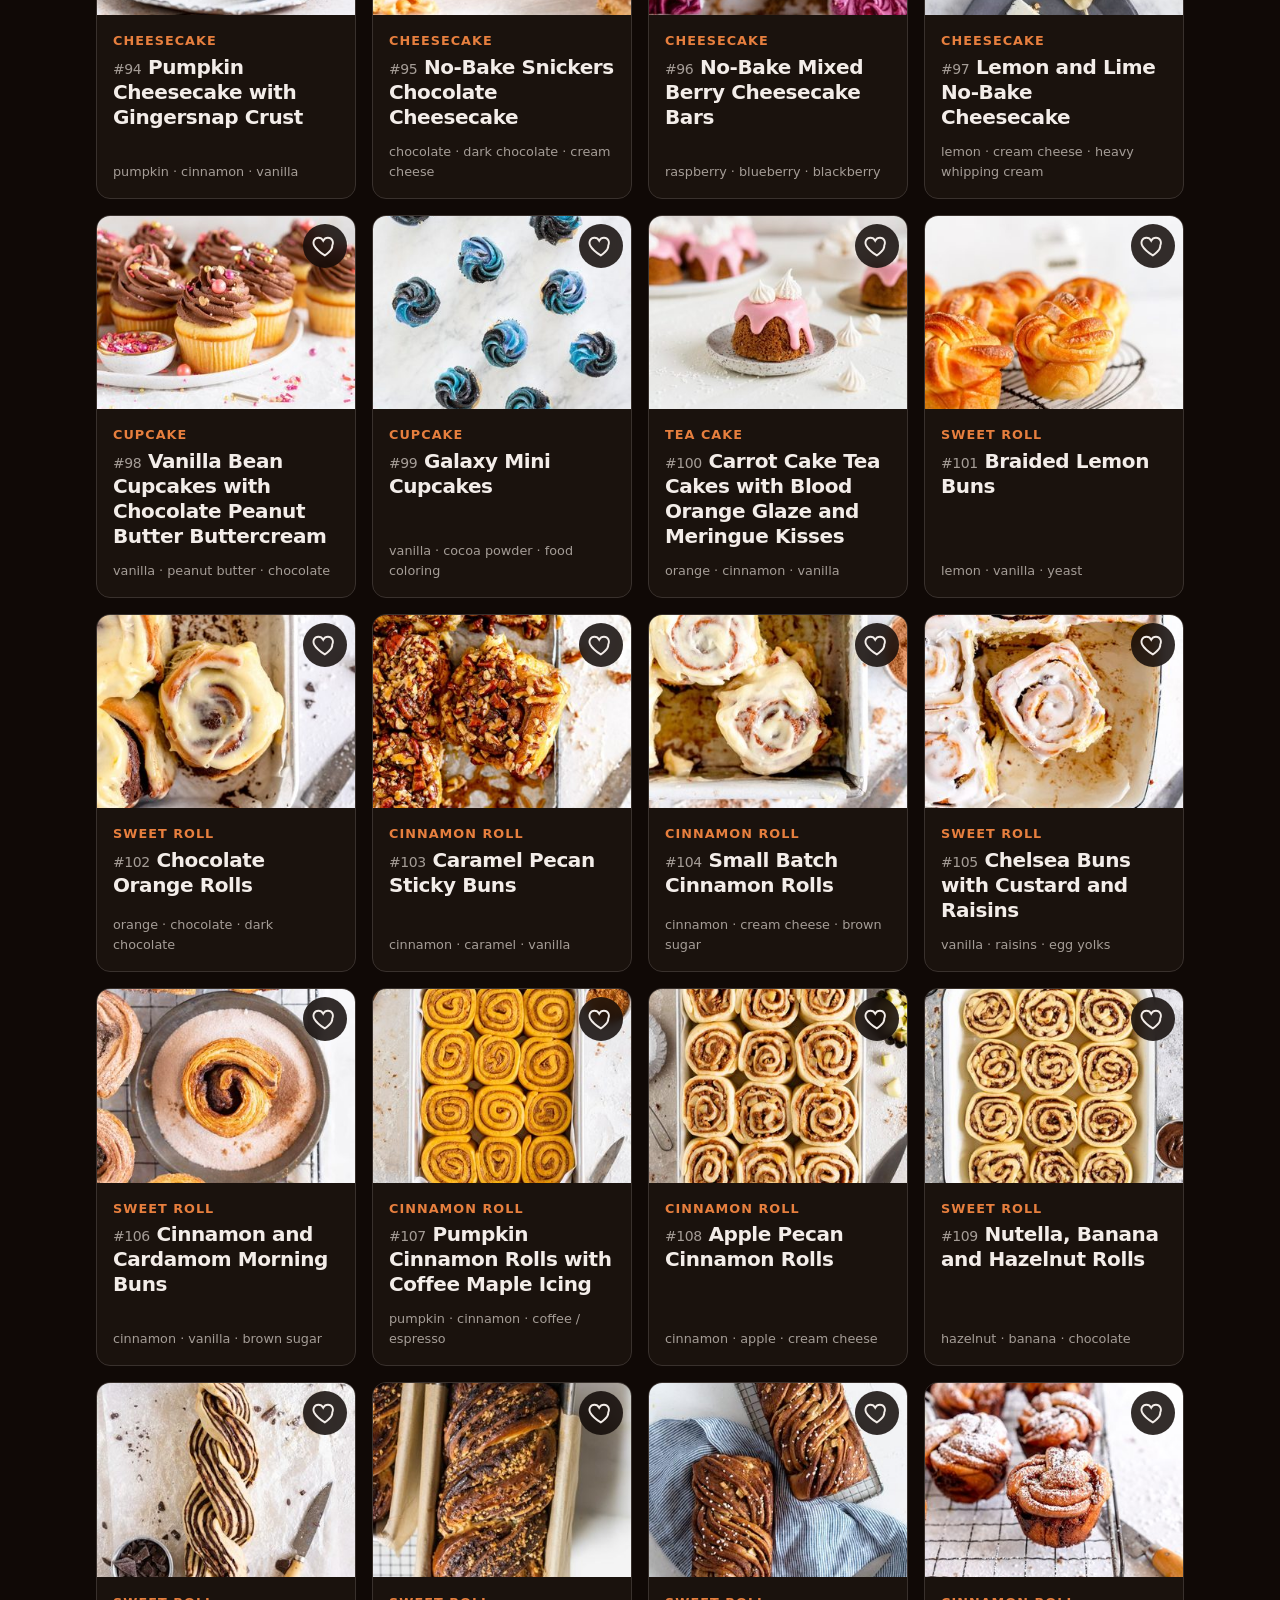
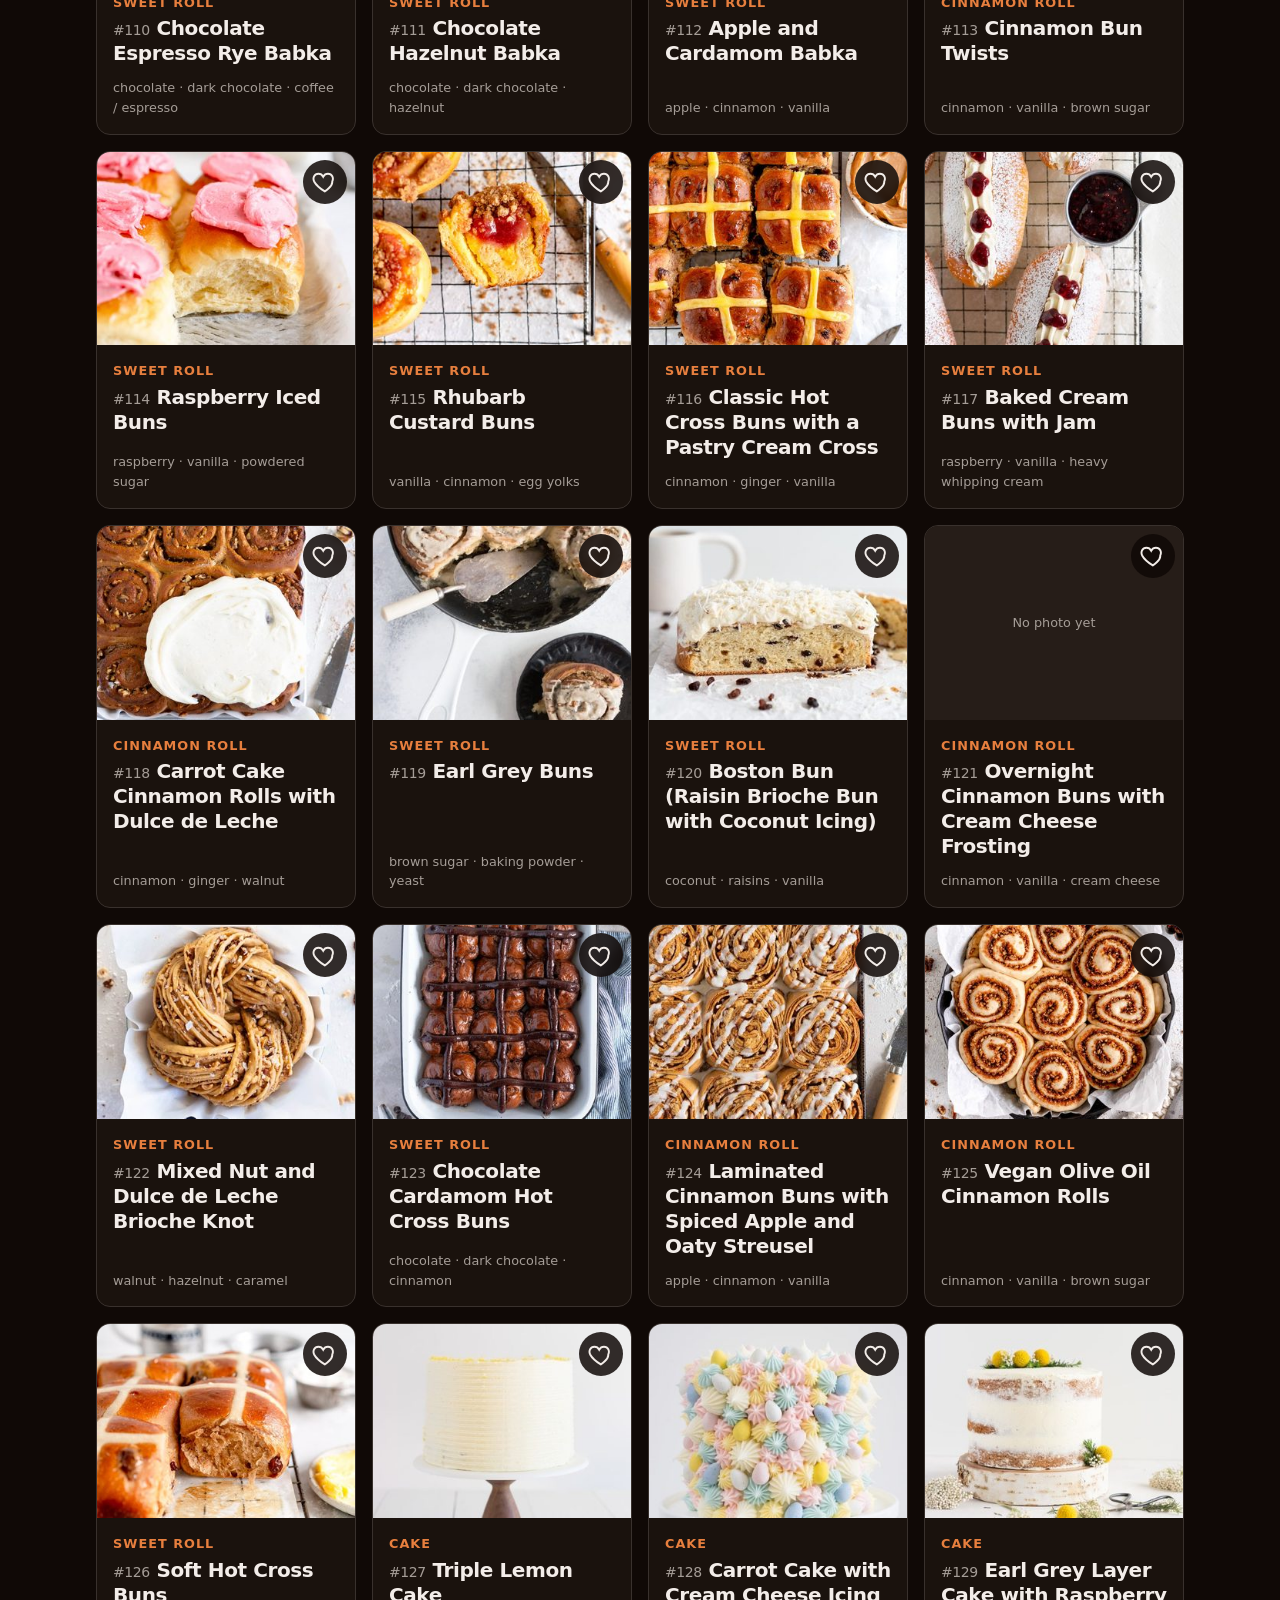
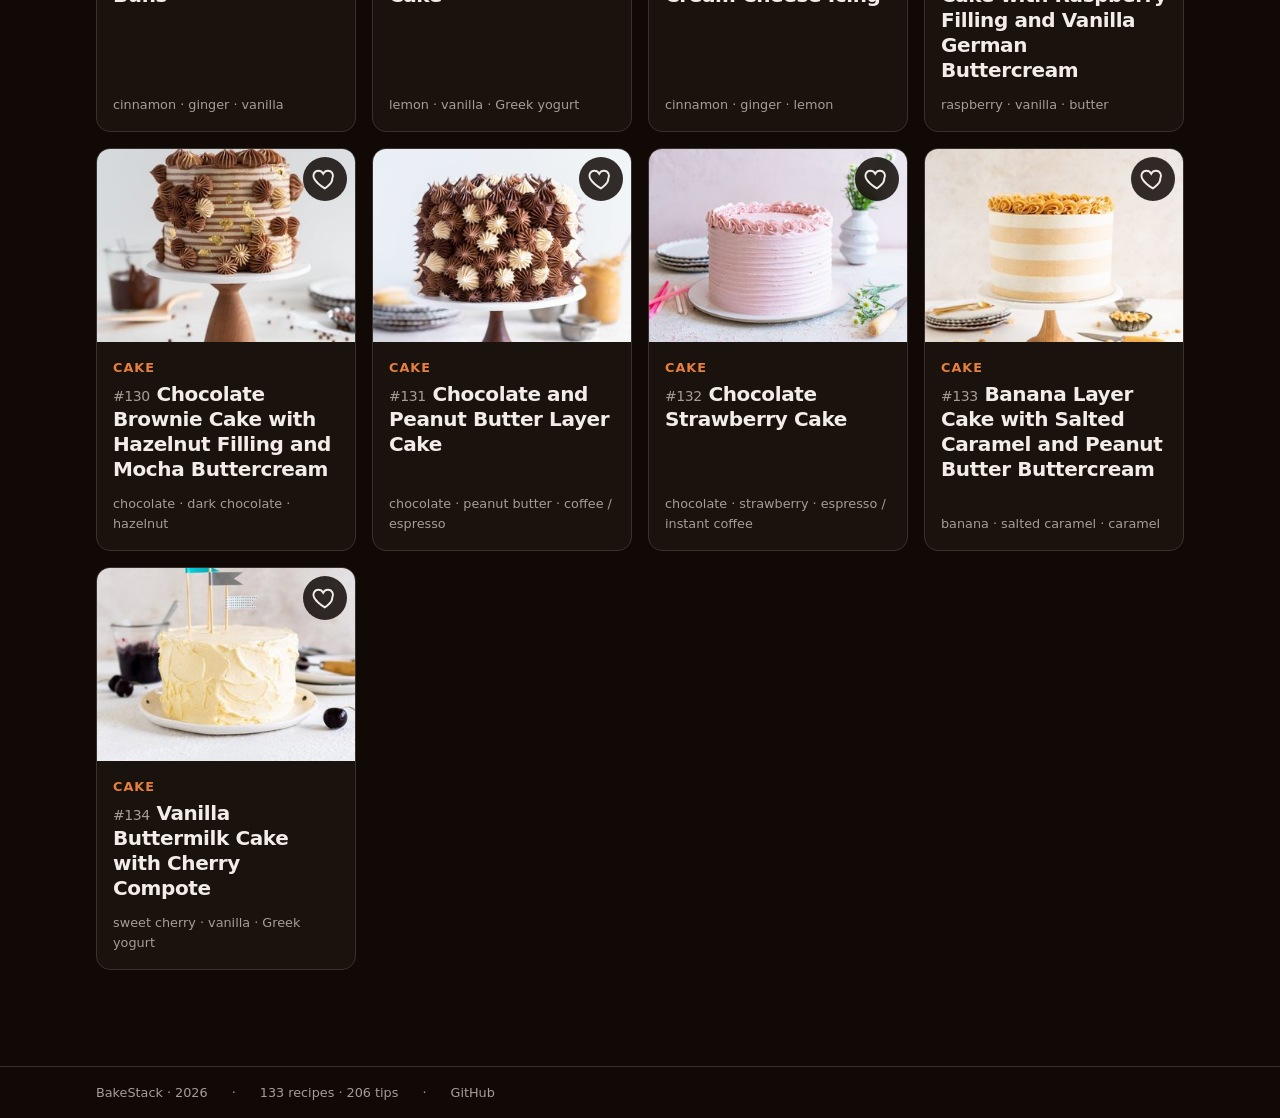
==== commit fa774853: "feat(ui): replace flying cartoon butterfly with a perched photo monarch, bump to v61 Real Danaus ple" ====
--- a/site/index.html
+++ b/site/index.html
@@ -28,8 +28,8 @@
   <!-- ?v= is a cache-buster: bump it whenever css/ or js/ changes, so browsers fetch the
        new file instead of serving a stale cached copy. Data files handle this themselves
        (see fetchJSON in js/data.js). -->
-  <link rel="stylesheet" href="css/tokens.css?v=59">
-  <link rel="stylesheet" href="css/app.css?v=59">
+  <link rel="stylesheet" href="css/tokens.css?v=61">
+  <link rel="stylesheet" href="css/app.css?v=61">
   <link href="https://api.fontshare.com/v2/css?f[]=cabinet-grotesk@700,800&display=swap" rel="stylesheet">
   <link href="https://api.fontshare.com/v2/css?f[]=switzer@400,500,600&display=swap" rel="stylesheet">
 </head>
@@ -54,9 +54,9 @@
     </button>
   </div>
 
-  <script src="js/data.js?v=59"></script>
-  <script src="js/i18n.js?v=59"></script>
-  <script src="js/state.js?v=59"></script>
-  <script src="js/app.js?v=59"></script>
+  <script src="js/data.js?v=61"></script>
+  <script src="js/i18n.js?v=61"></script>
+  <script src="js/state.js?v=61"></script>
+  <script src="js/app.js?v=61"></script>
 </body>
 </html>
--- a/site/css/app.css
+++ b/site/css/app.css
@@ -83,6 +83,56 @@
     0 1px 4px color-mix(in oklch, var(--color-accent) 55%, transparent),
     0 2px 16px color-mix(in oklch, var(--color-accent) 38%, transparent),
     0 4px 40px color-mix(in oklch, var(--color-accent) 22%, transparent);
+}
+
+/* Decorative monarch perched on the header's bottom edge, now and then slowly closing and
+   reopening its wings. A real photo (Danaus plexippus, public domain, Wikimedia Commons:
+   File:Danaus_plexippus-transparent.png) split into three same-size layers: each wing hinges
+   in 3D on the body axis (49.1% across the image), and the body with antennae sits on top
+   unmoved so the hinge never shows. Never takes clicks; the search dropdown stacks above it.
+   Under reduced motion it simply sits with wings open. */
+.butterfly {
+  position: absolute;
+  left: 62%;
+  bottom: -1.35rem;
+  width: 4rem;
+  aspect-ratio: 216 / 143;
+  z-index: var(--z-base);
+  pointer-events: none;
+  perspective: 12rem;
+  transform: rotate(-9deg);
+}
+
+.butterfly img {
+  position: absolute;
+  inset: 0;
+  width: 100%;
+  height: 100%;
+}
+
+.butterfly__wing {
+  transform-origin: 49.1% 55%;
+  filter: drop-shadow(0 1px 1.5px oklch(10% 0.01 50 / 0.55));
+  animation: bf-wing-l 17s ease-in-out 2s infinite;
+}
+.butterfly__wing--r { animation-name: bf-wing-r; }
+.butterfly__body { filter: drop-shadow(0 1px 1px oklch(10% 0.01 50 / 0.5)); }
+
+/* One slow full close-and-open, a long rest, then a small half-hearted twitch — irregular
+   enough over 17s that the cycle does not read as a loop. */
+@keyframes bf-wing-l {
+  0%, 30%   { transform: rotateY(0deg); }
+  37%, 39%  { transform: rotateY(74deg); }
+  48%, 78%  { transform: rotateY(0deg); }
+  80.5%     { transform: rotateY(32deg); }
+  84%, 100% { transform: rotateY(0deg); }
+}
+@keyframes bf-wing-r {
+  0%, 30%   { transform: rotateY(0deg); }
+  37%, 39%  { transform: rotateY(-74deg); }
+  48%, 78%  { transform: rotateY(0deg); }
+  80.5%     { transform: rotateY(-32deg); }
+  84%, 100% { transform: rotateY(0deg); }
 }
 
 .nav__bar {
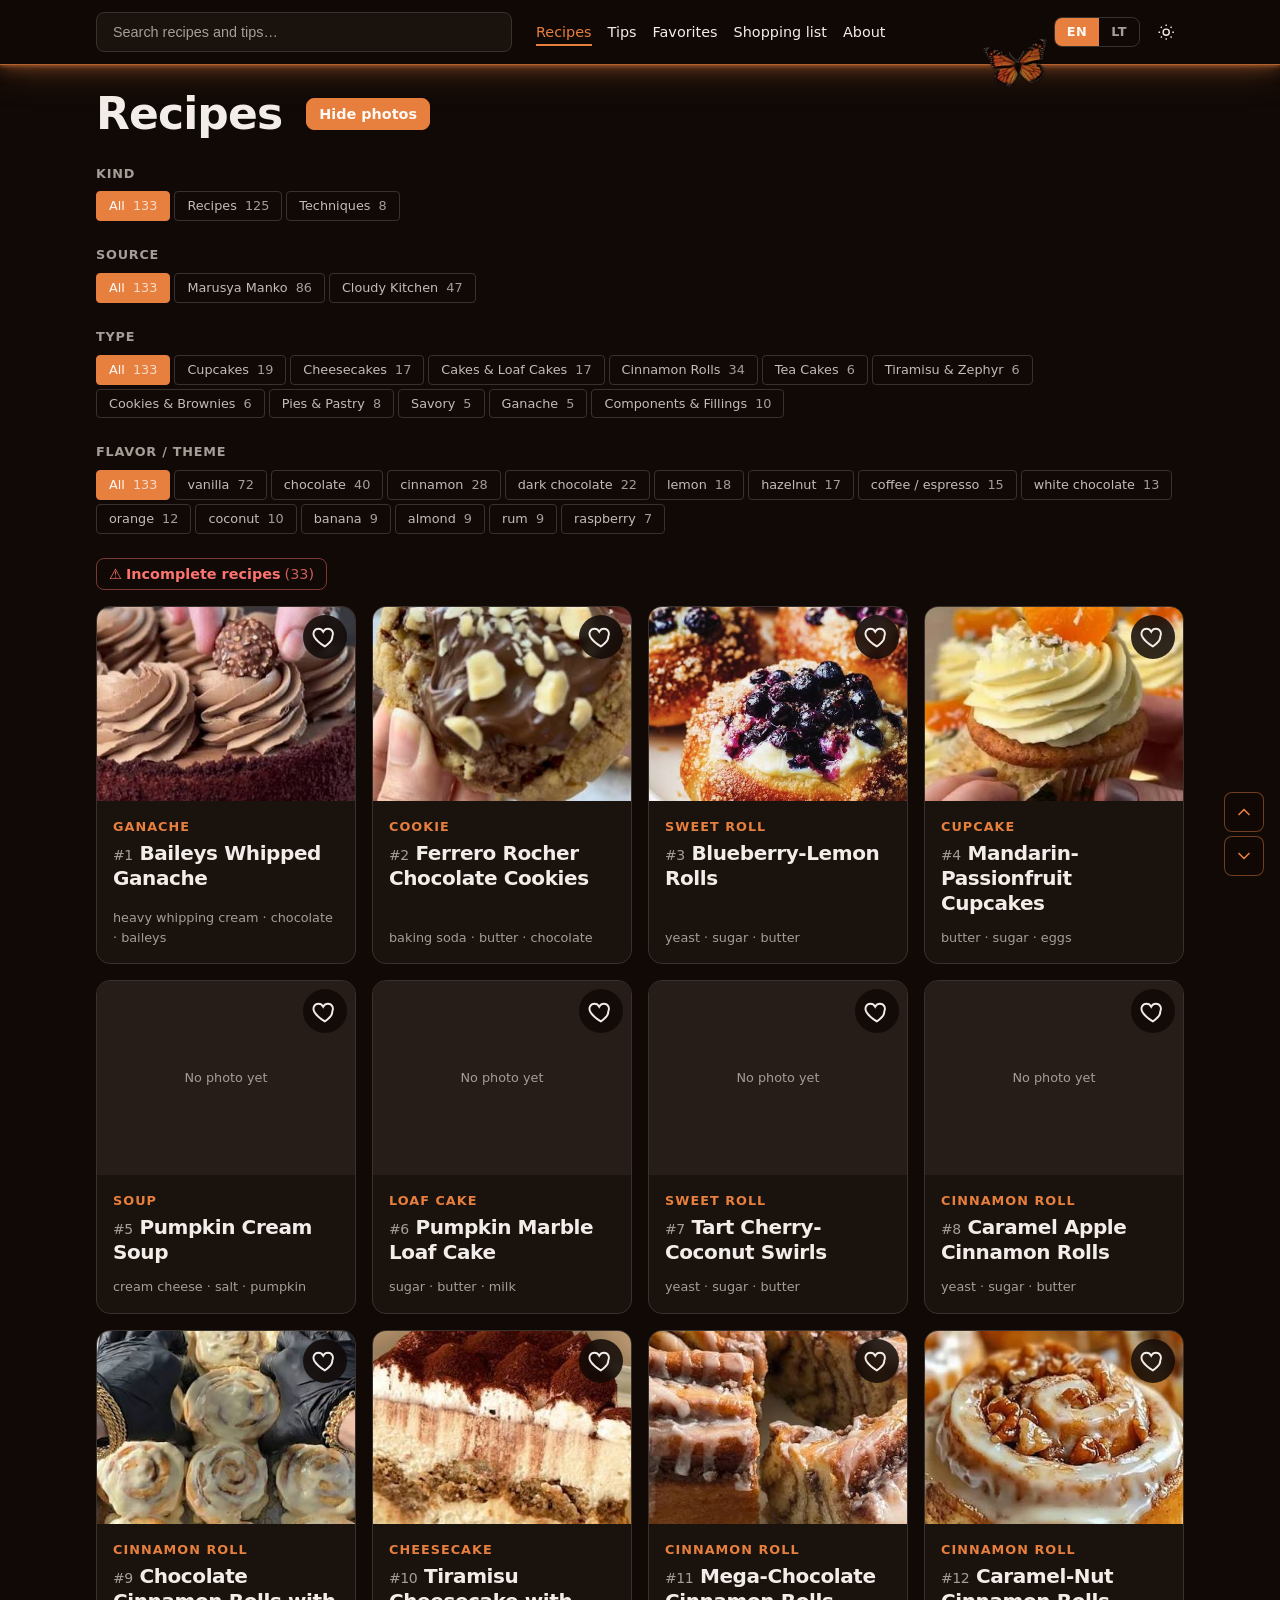
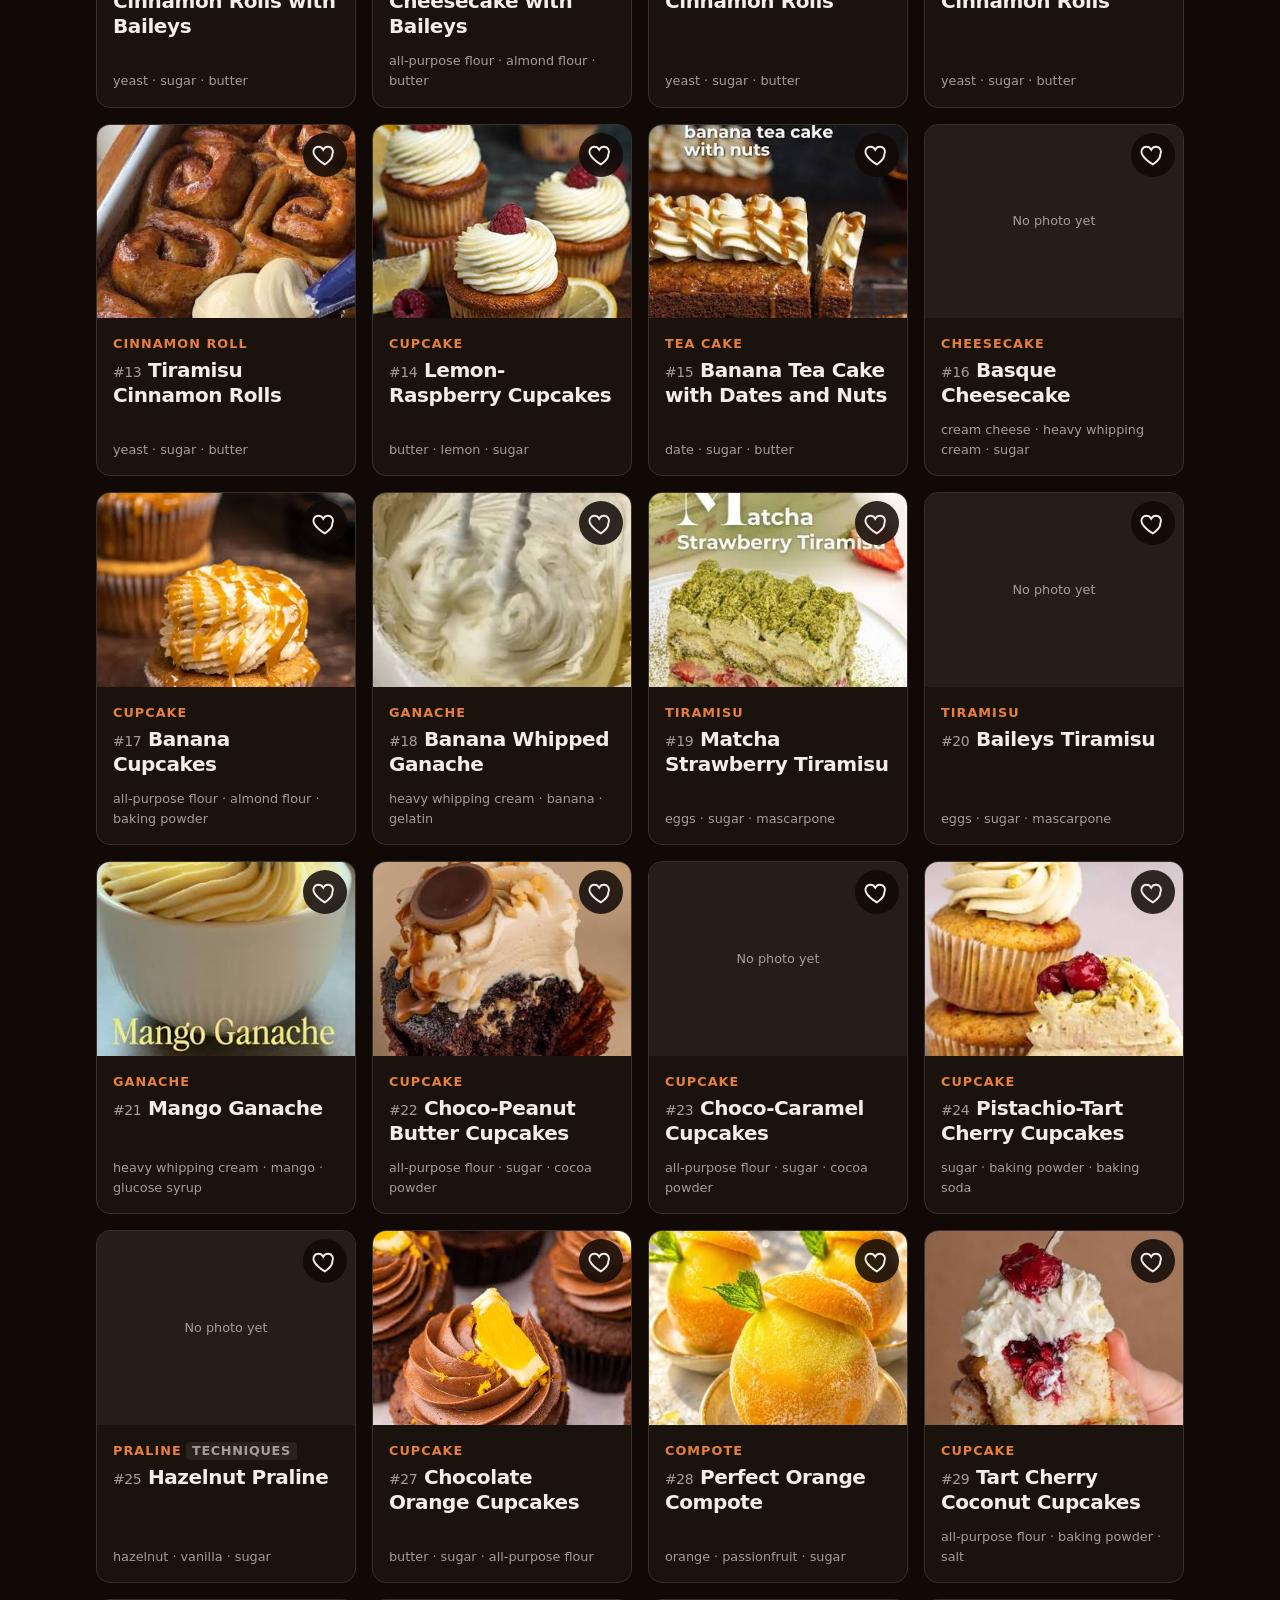
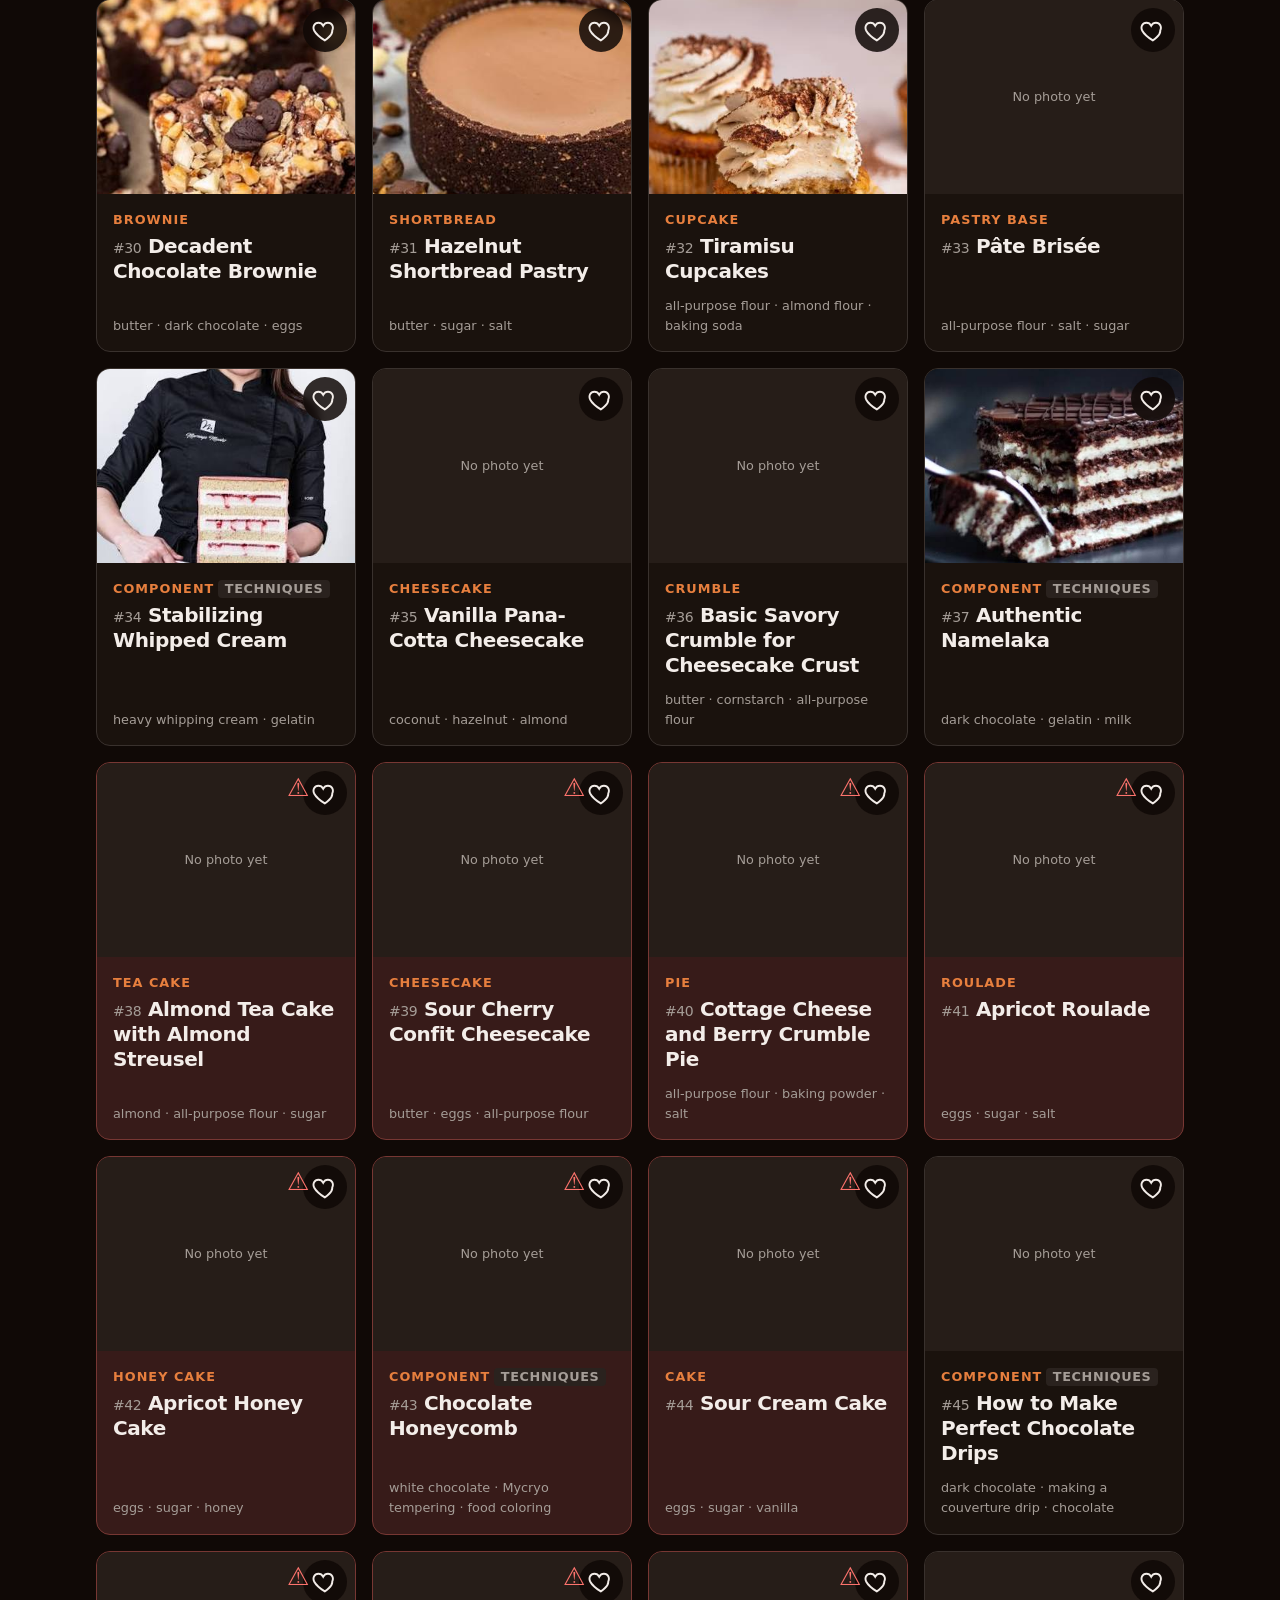
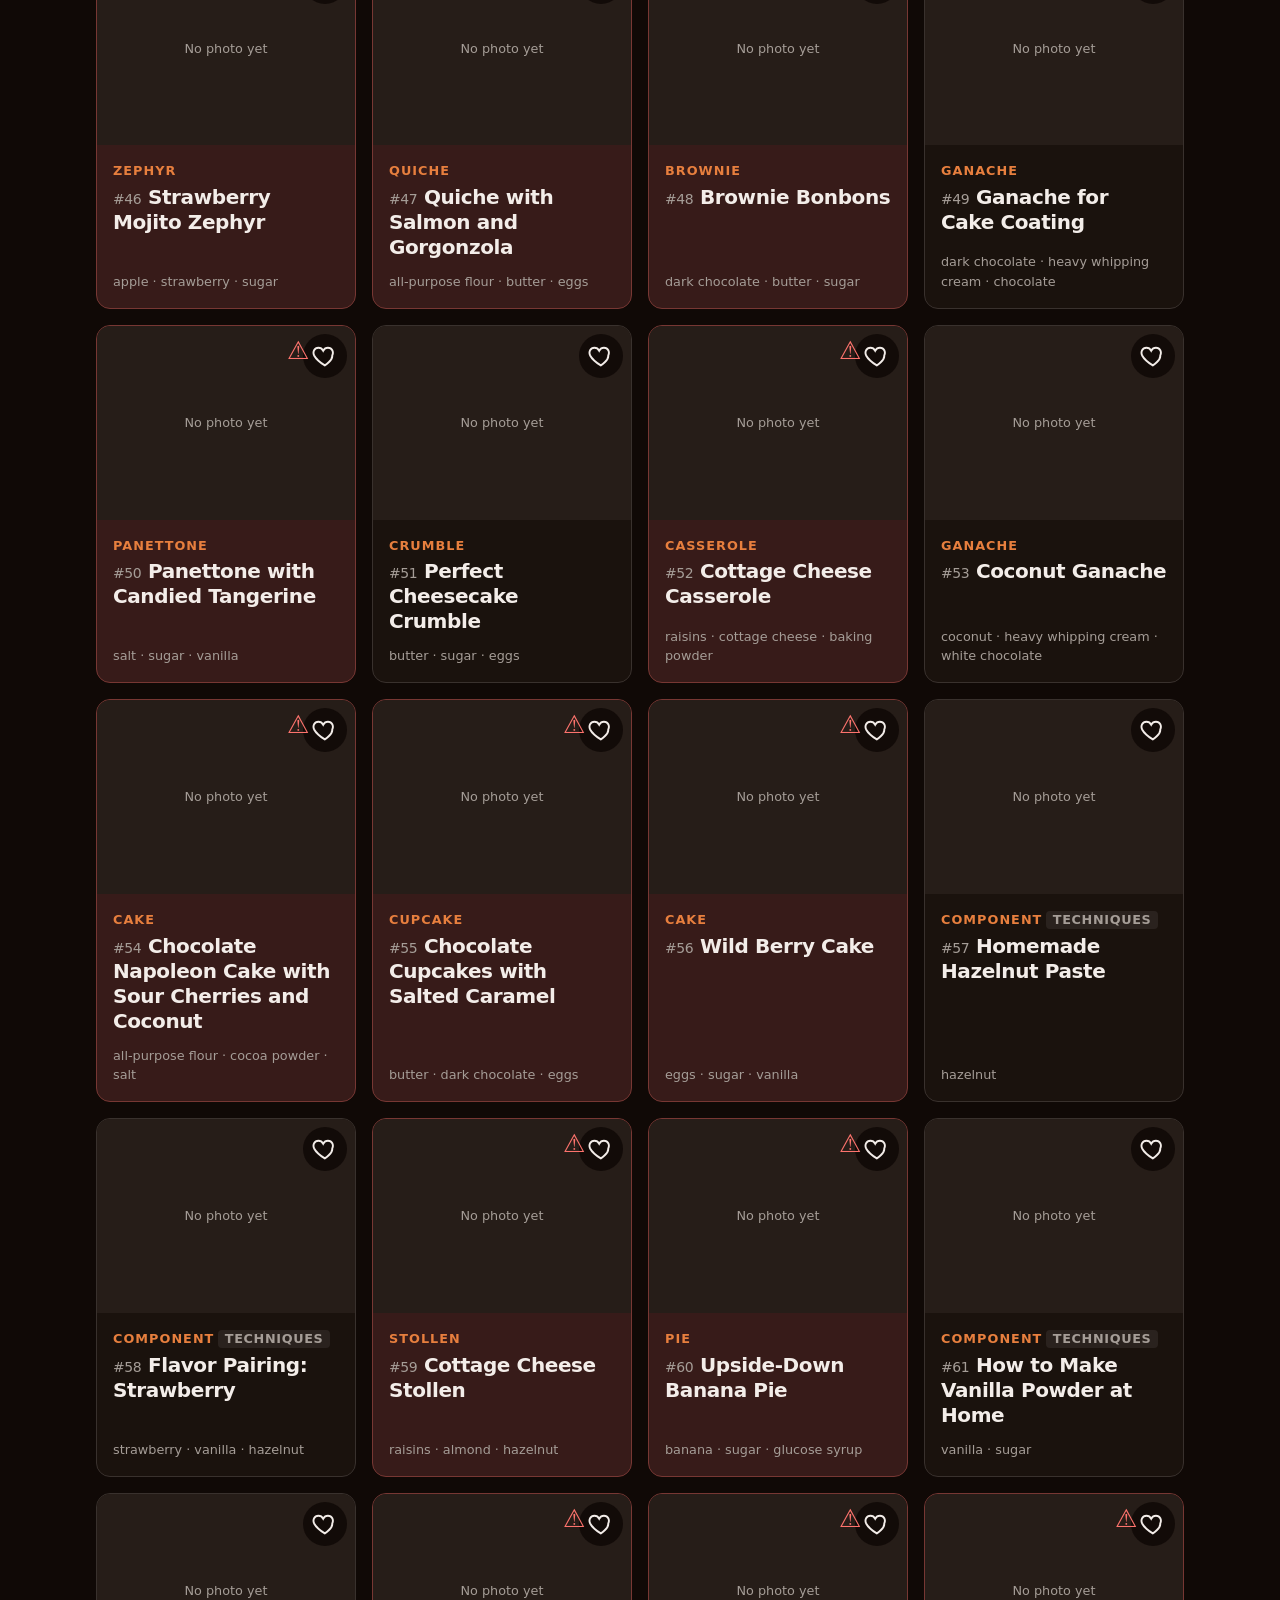
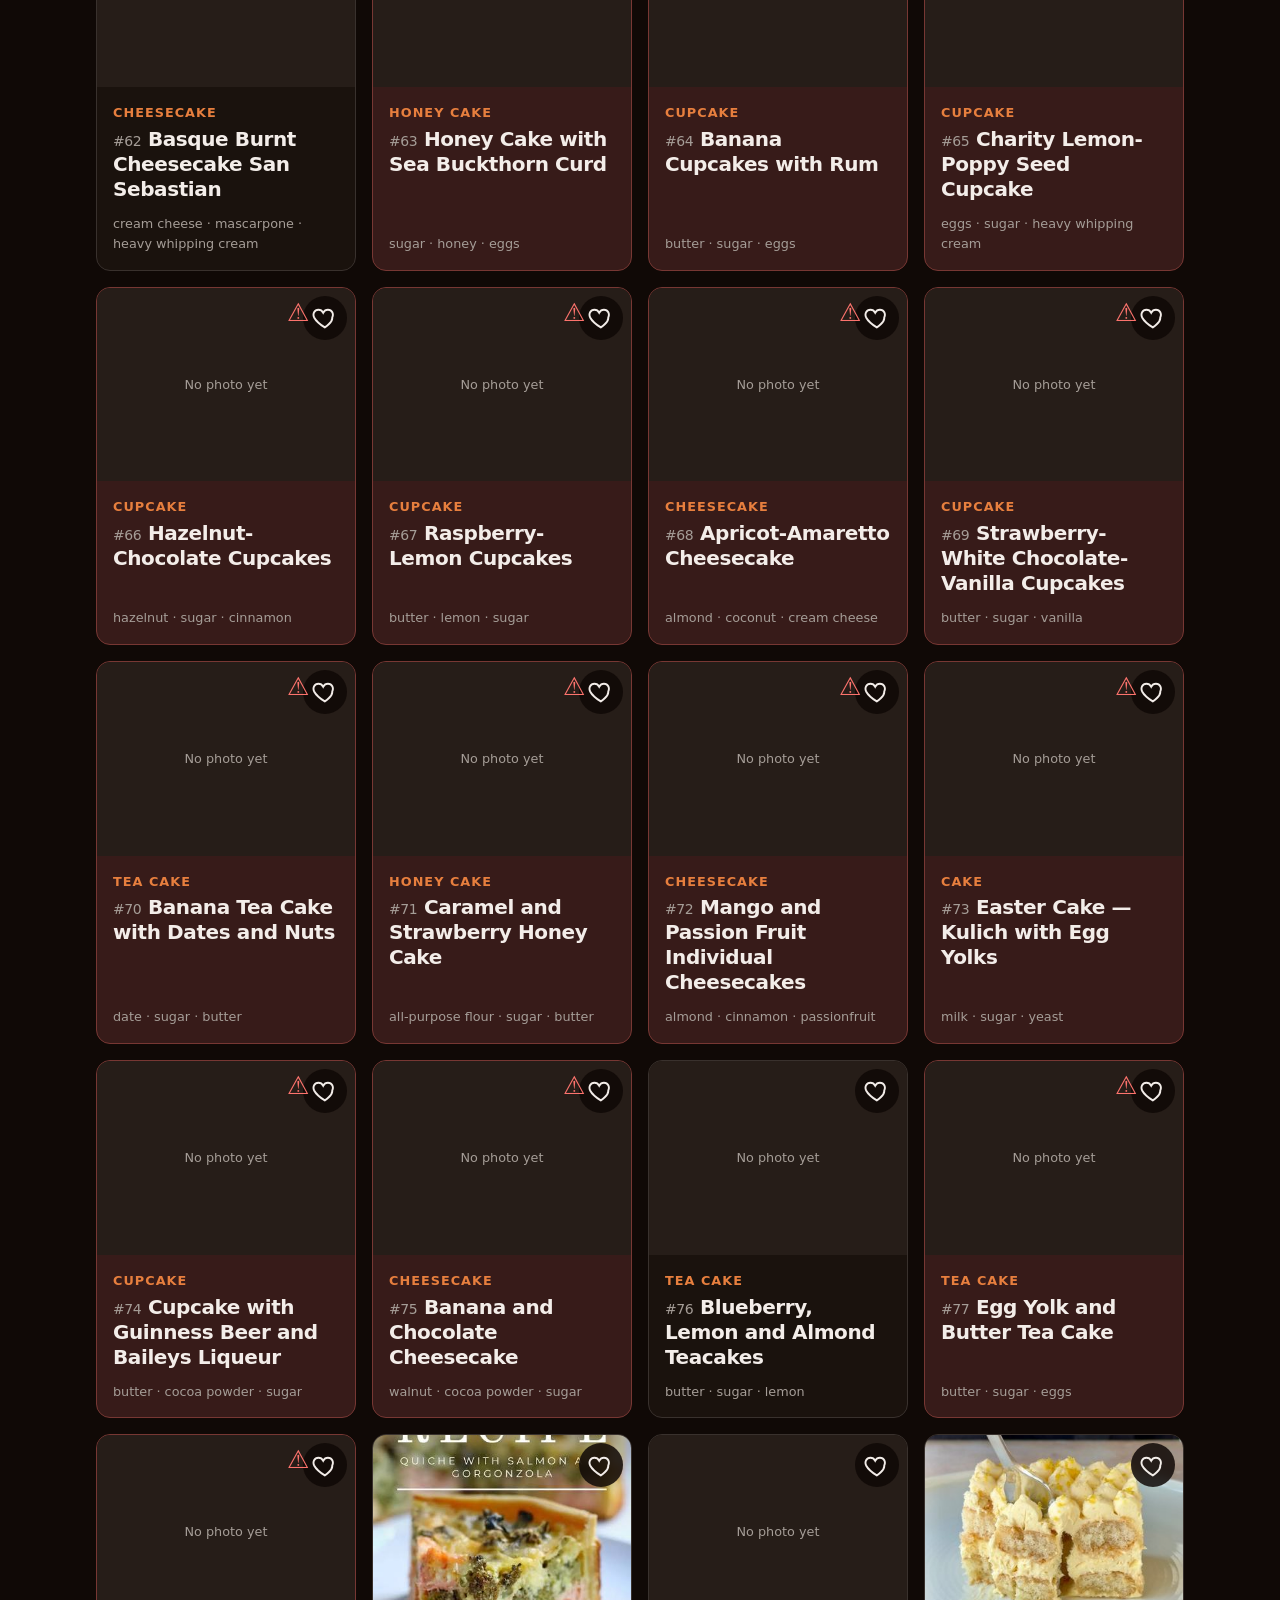
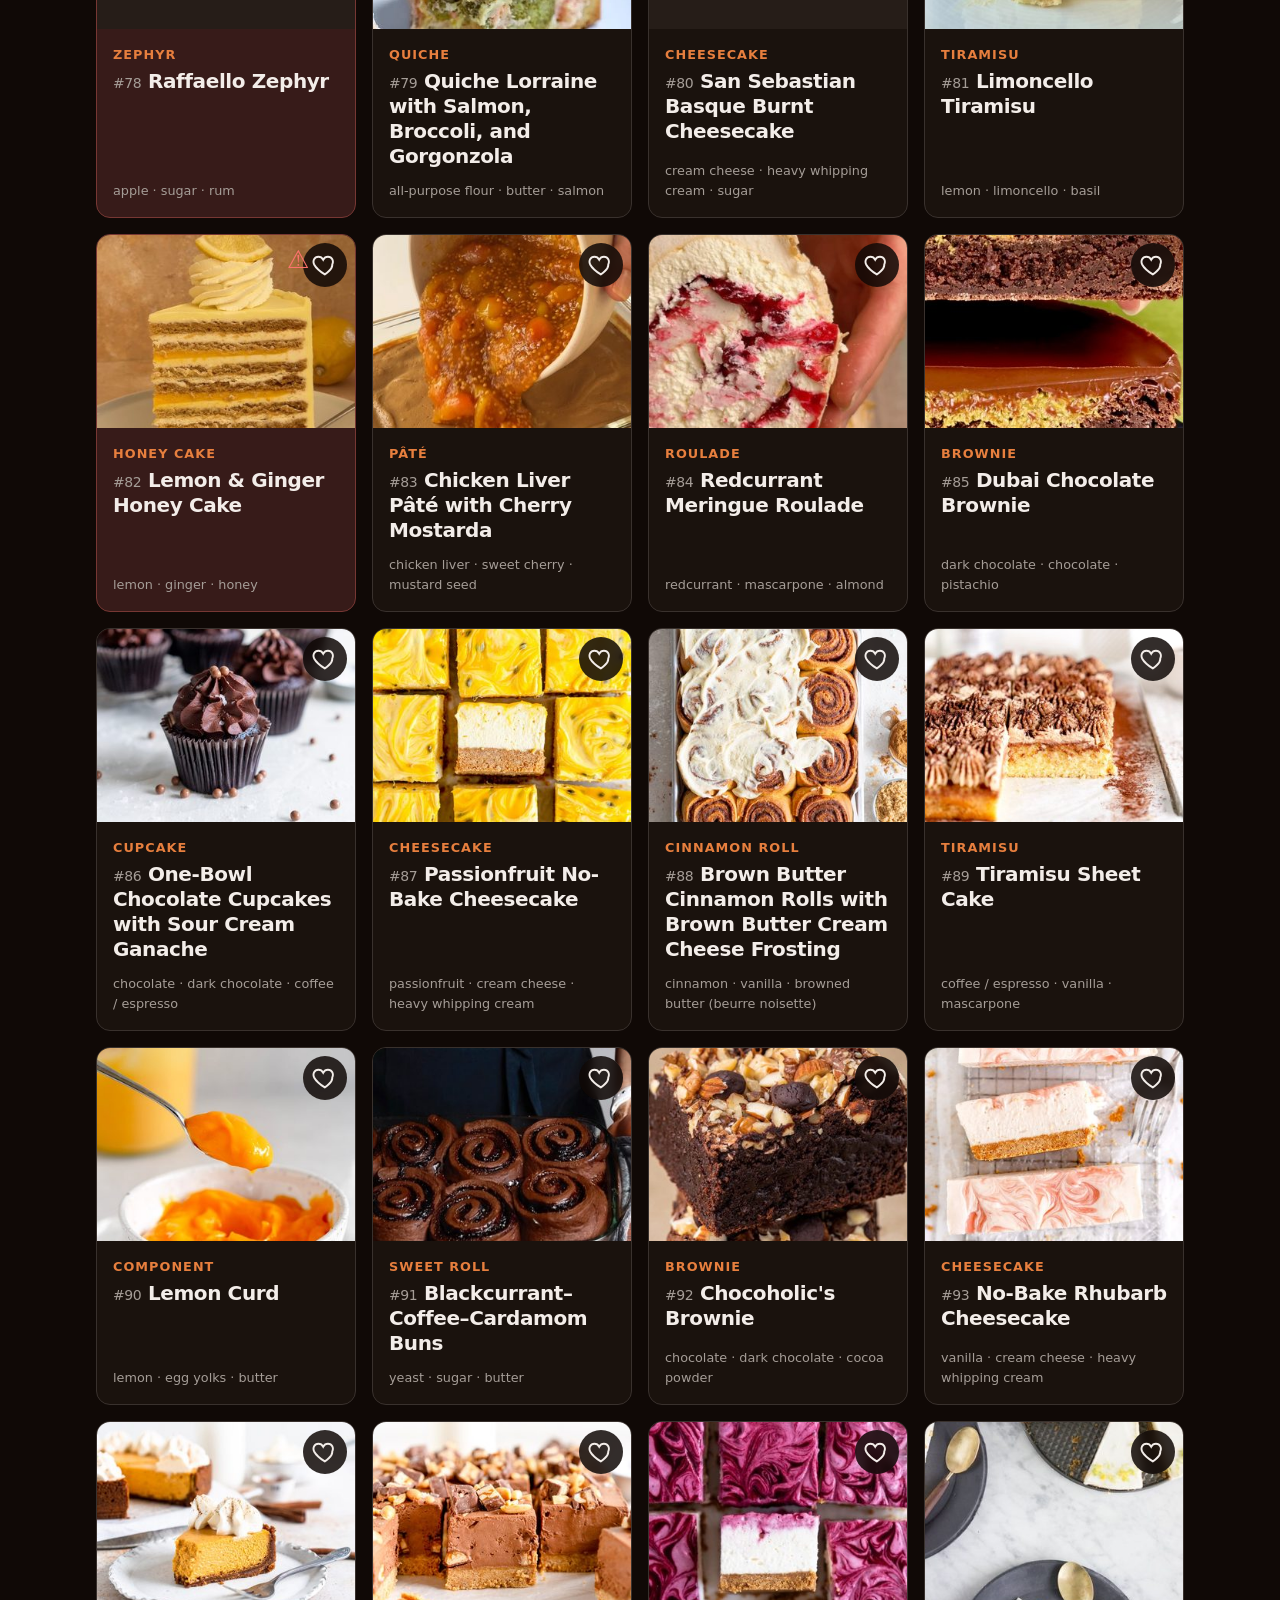
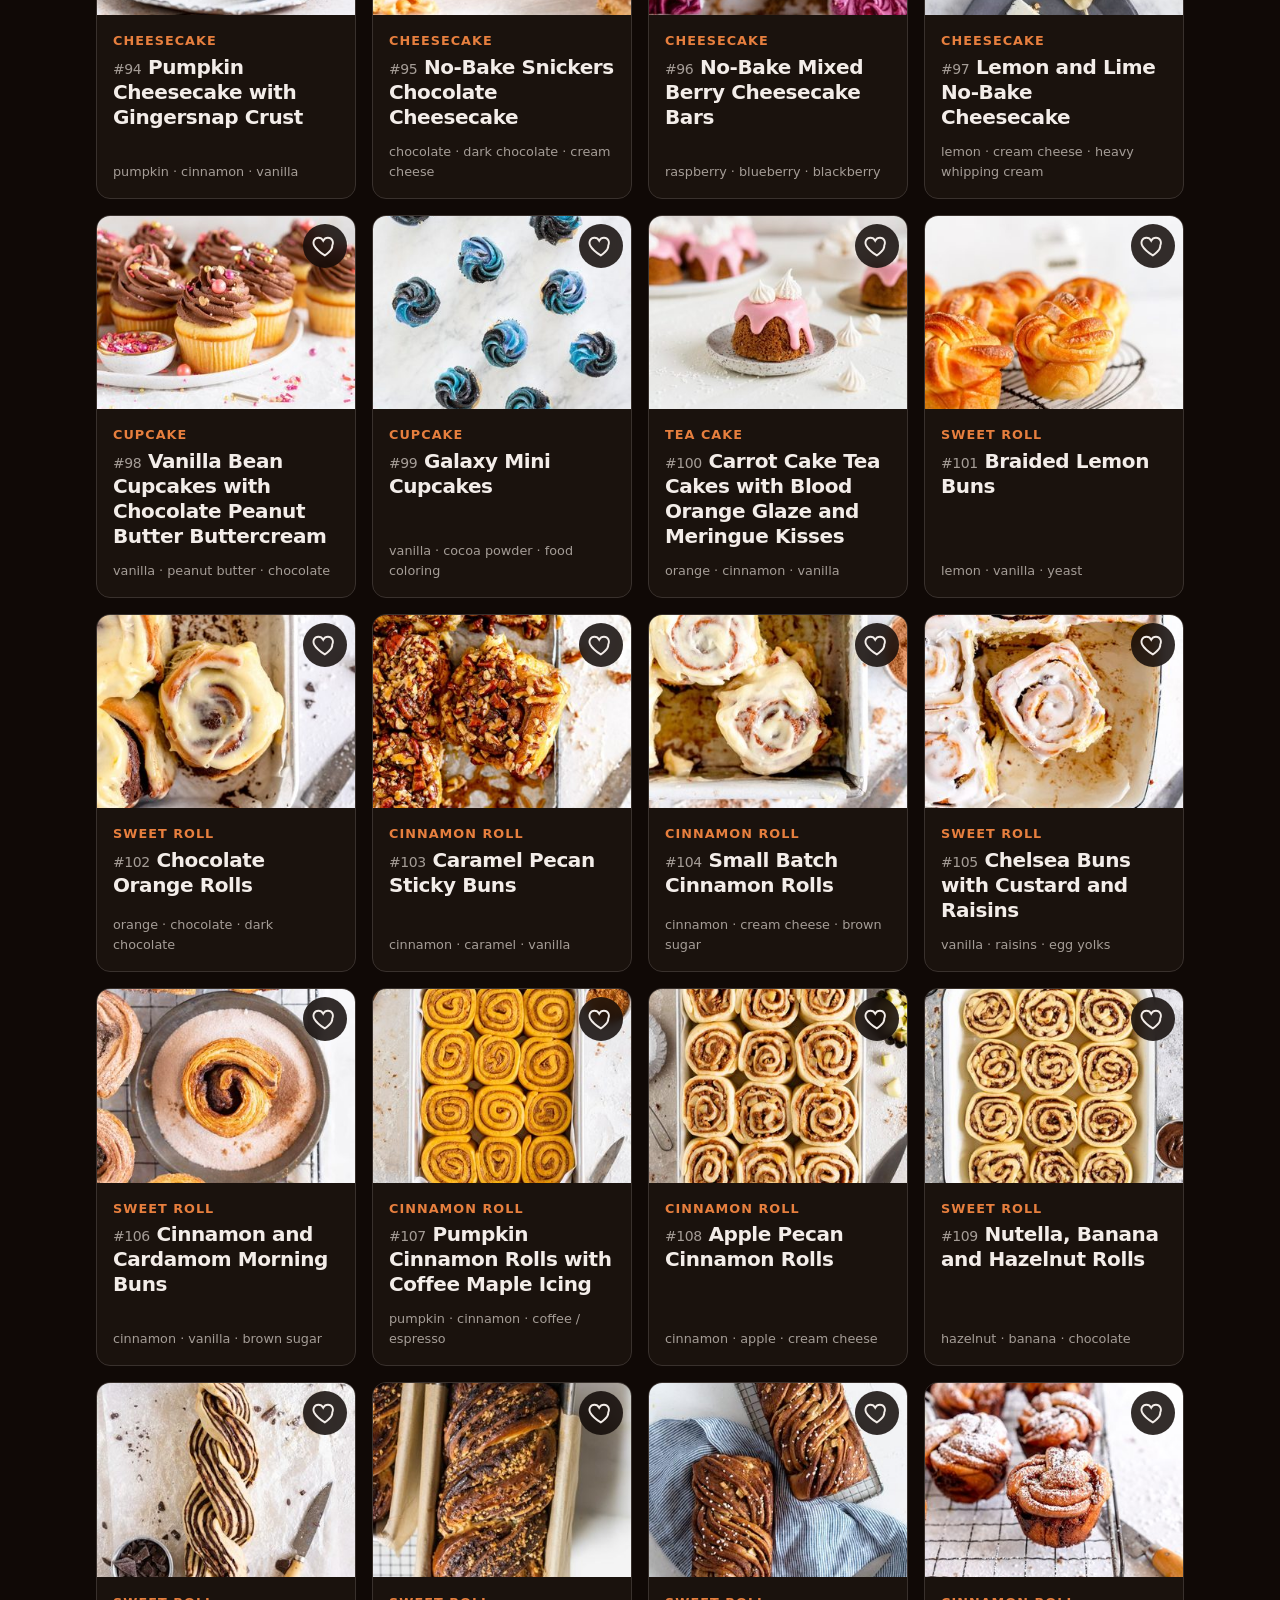
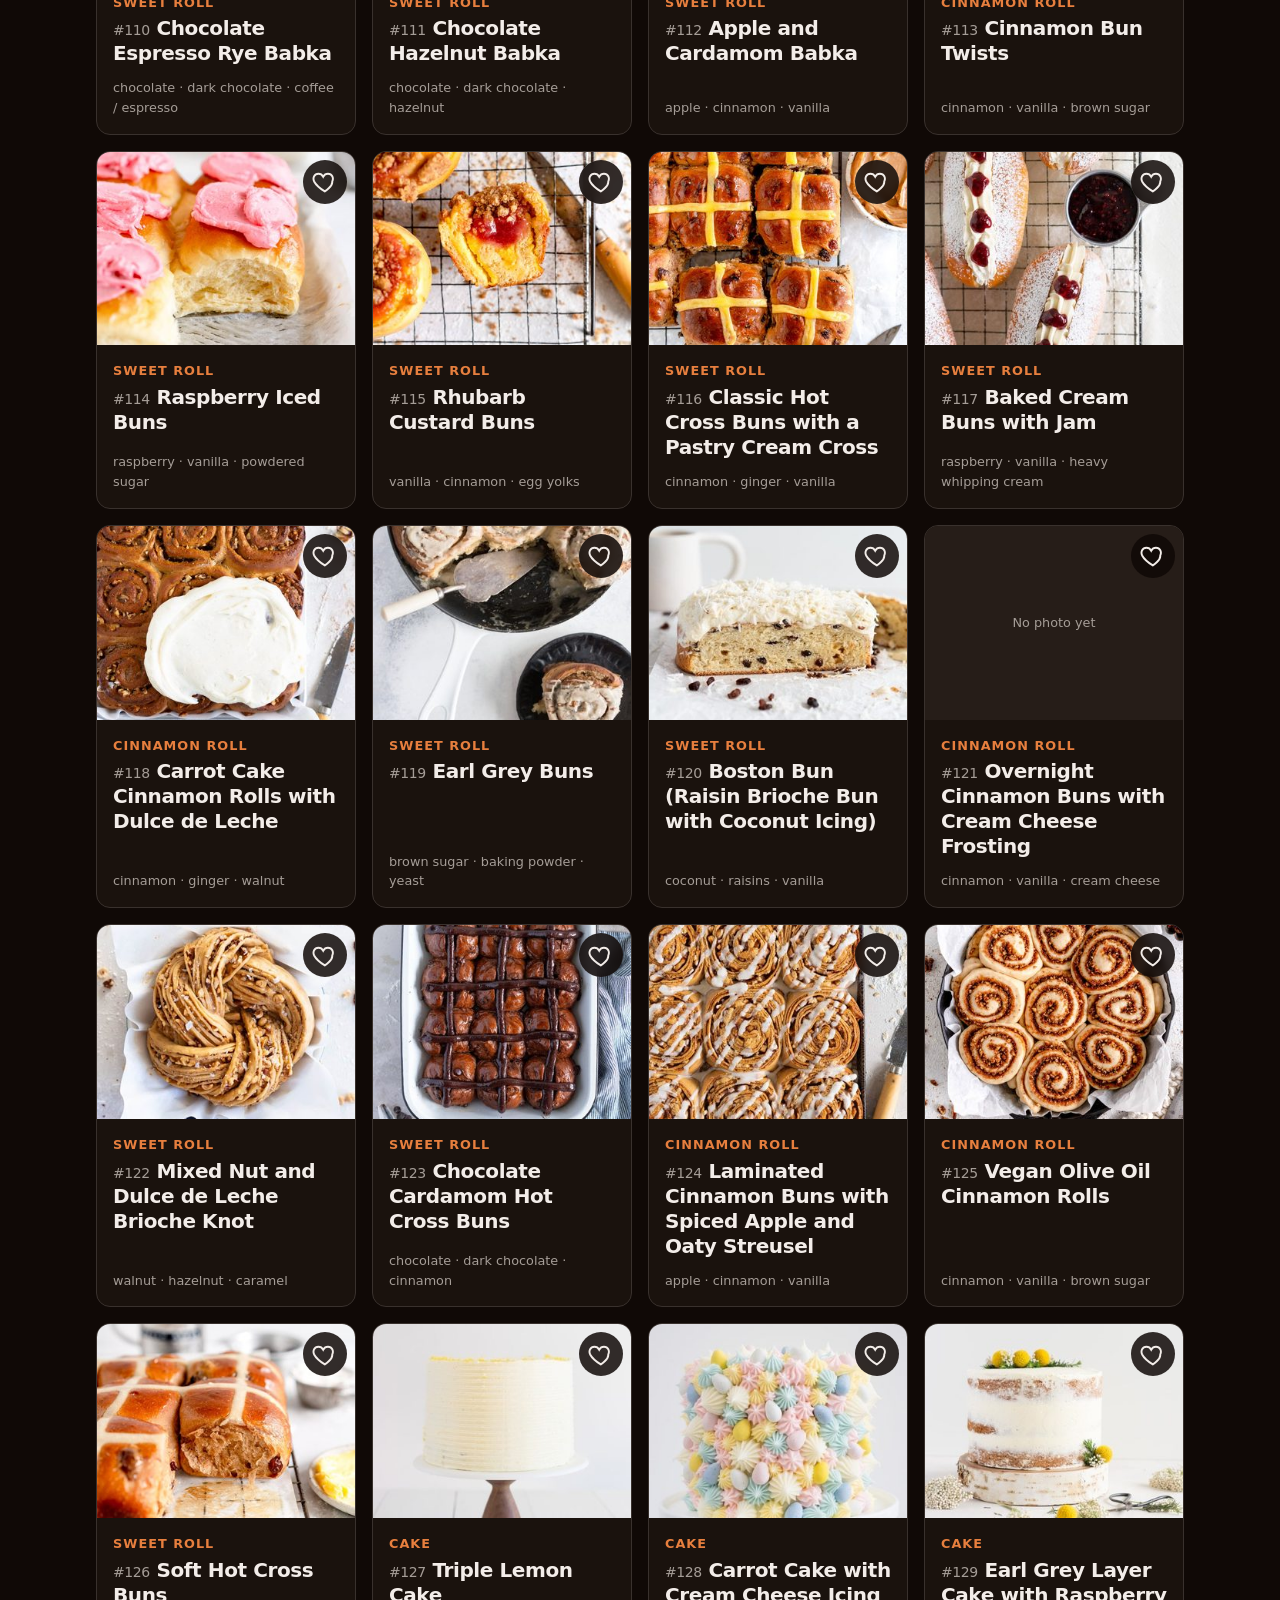
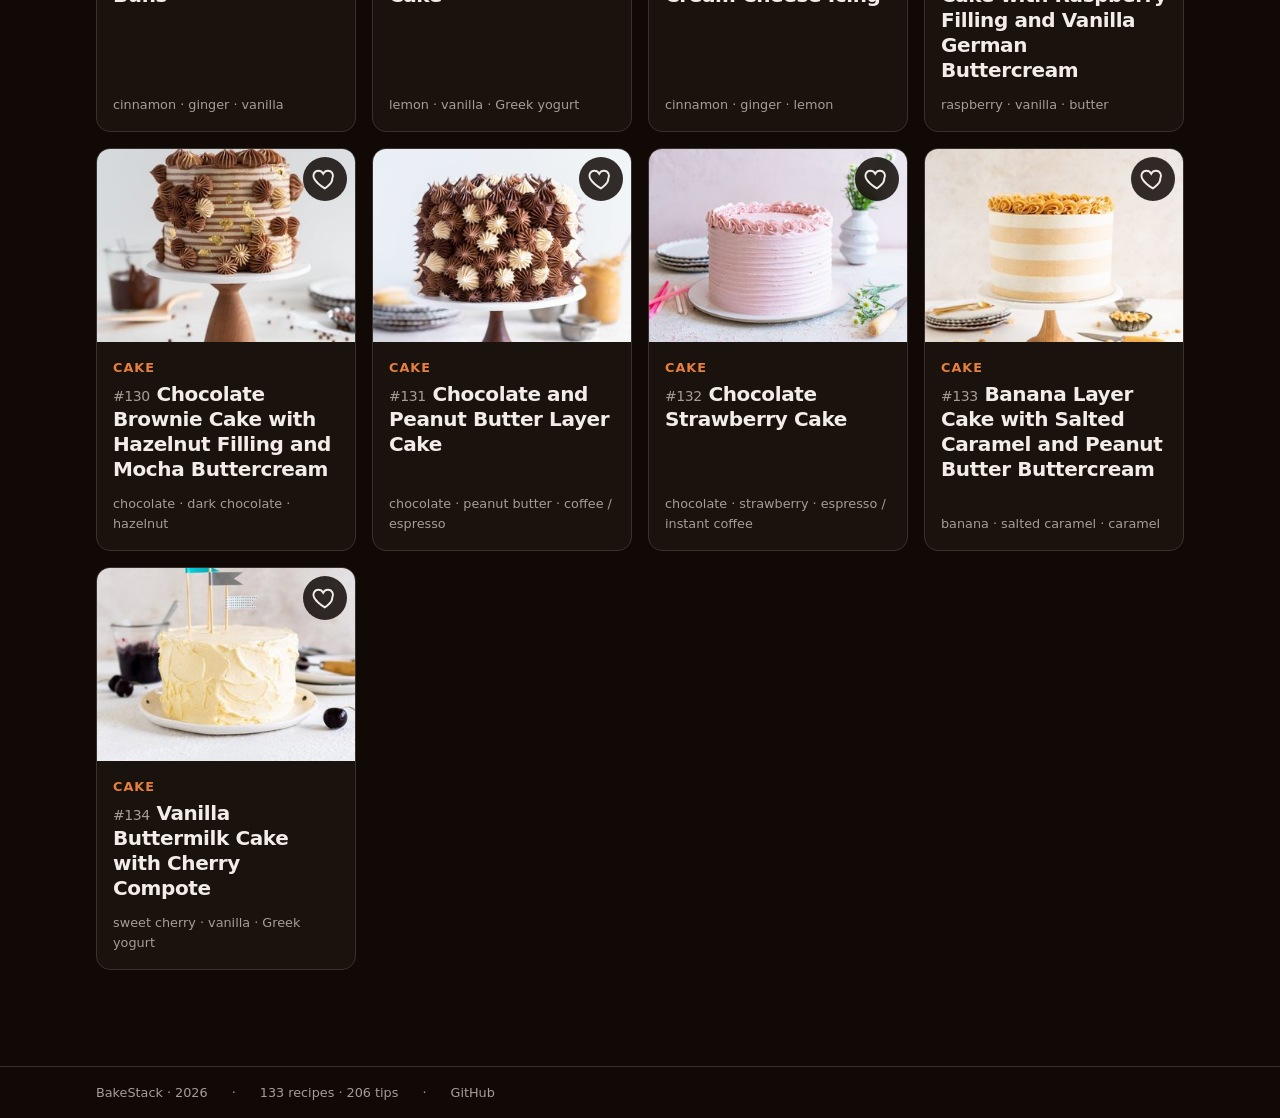
==== commit 79714506: "feat(ui): perch the butterfly beside the EN/LT toggle, flap at random amplitudes, bump to v62 Flappi" ====
--- a/site/index.html
+++ b/site/index.html
@@ -28,8 +28,8 @@
   <!-- ?v= is a cache-buster: bump it whenever css/ or js/ changes, so browsers fetch the
        new file instead of serving a stale cached copy. Data files handle this themselves
        (see fetchJSON in js/data.js). -->
-  <link rel="stylesheet" href="css/tokens.css?v=61">
-  <link rel="stylesheet" href="css/app.css?v=61">
+  <link rel="stylesheet" href="css/tokens.css?v=62">
+  <link rel="stylesheet" href="css/app.css?v=62">
   <link href="https://api.fontshare.com/v2/css?f[]=cabinet-grotesk@700,800&display=swap" rel="stylesheet">
   <link href="https://api.fontshare.com/v2/css?f[]=switzer@400,500,600&display=swap" rel="stylesheet">
 </head>
@@ -54,9 +54,9 @@
     </button>
   </div>
 
-  <script src="js/data.js?v=61"></script>
-  <script src="js/i18n.js?v=61"></script>
-  <script src="js/state.js?v=61"></script>
-  <script src="js/app.js?v=61"></script>
+  <script src="js/data.js?v=62"></script>
+  <script src="js/i18n.js?v=62"></script>
+  <script src="js/state.js?v=62"></script>
+  <script src="js/app.js?v=62"></script>
 </body>
 </html>
--- a/site/css/app.css
+++ b/site/css/app.css
@@ -85,15 +85,25 @@
     0 4px 40px color-mix(in oklch, var(--color-accent) 22%, transparent);
 }
 
-/* Decorative monarch perched on the header's bottom edge, now and then slowly closing and
-   reopening its wings. A real photo (Danaus plexippus, public domain, Wikimedia Commons:
+/* Decorative monarch perched on the header's bottom edge, just left of the EN/LT toggle,
+   flapping now and then (driven by startButterfly in app.js, which picks a fresh amplitude
+   and pace per stroke). A real photo (Danaus plexippus, public domain, Wikimedia Commons:
    File:Danaus_plexippus-transparent.png) split into three same-size layers: each wing hinges
    in 3D on the body axis (49.1% across the image), and the body with antennae sits on top
-   unmoved so the hinge never shows. Never takes clicks; the search dropdown stacks above it.
-   Under reduced motion it simply sits with wings open. */
+   unmoved so the hinge never shows. .lang-perch anchors it beside the toggle (which clips its
+   own overflow, so it cannot hold it); the perch and .nav__actions stretch over the bar's full
+   height, padding included, so the perch's bottom is the header's bottom edge. Never takes
+   clicks. Under reduced motion it sits with wings open. */
+.lang-perch {
+  position: relative;
+  display: flex;
+  align-items: center;
+  align-self: stretch;
+}
+
 .butterfly {
   position: absolute;
-  left: 62%;
+  right: calc(100% + 0.25rem);
   bottom: -1.35rem;
   width: 4rem;
   aspect-ratio: 216 / 143;
@@ -113,27 +123,8 @@
 .butterfly__wing {
   transform-origin: 49.1% 55%;
   filter: drop-shadow(0 1px 1.5px oklch(10% 0.01 50 / 0.55));
-  animation: bf-wing-l 17s ease-in-out 2s infinite;
-}
-.butterfly__wing--r { animation-name: bf-wing-r; }
+}
 .butterfly__body { filter: drop-shadow(0 1px 1px oklch(10% 0.01 50 / 0.5)); }
-
-/* One slow full close-and-open, a long rest, then a small half-hearted twitch — irregular
-   enough over 17s that the cycle does not read as a loop. */
-@keyframes bf-wing-l {
-  0%, 30%   { transform: rotateY(0deg); }
-  37%, 39%  { transform: rotateY(74deg); }
-  48%, 78%  { transform: rotateY(0deg); }
-  80.5%     { transform: rotateY(32deg); }
-  84%, 100% { transform: rotateY(0deg); }
-}
-@keyframes bf-wing-r {
-  0%, 30%   { transform: rotateY(0deg); }
-  37%, 39%  { transform: rotateY(-74deg); }
-  48%, 78%  { transform: rotateY(0deg); }
-  80.5%     { transform: rotateY(-32deg); }
-  84%, 100% { transform: rotateY(0deg); }
-}
 
 .nav__bar {
   display: flex;
@@ -285,6 +276,8 @@
 .nav__actions {
   display: flex;
   align-items: center;
+  align-self: stretch;
+  margin-block: calc(-1 * var(--space-sm));
   gap: var(--space-xs);
   margin-inline-start: auto;
 }
